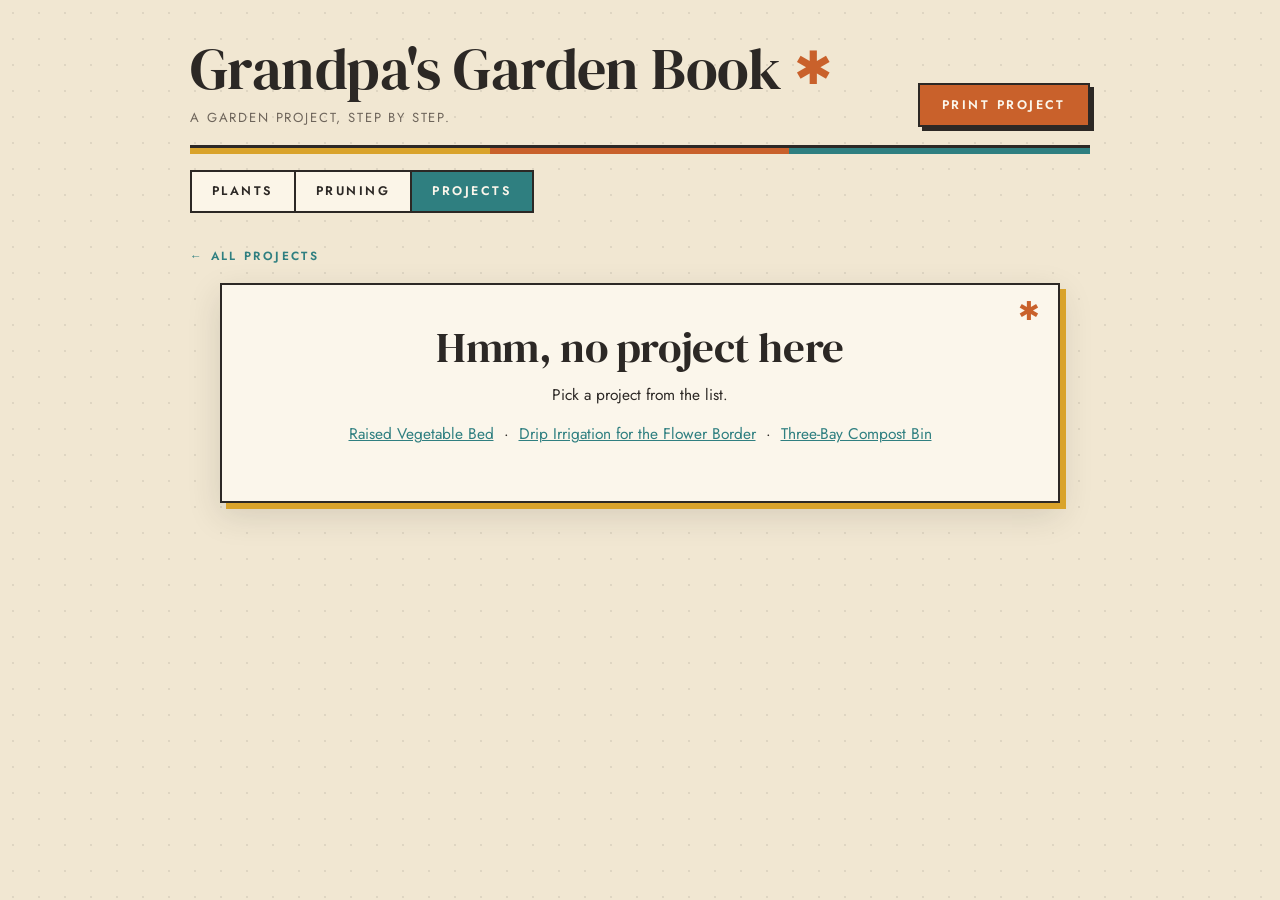
==== project.html @ 6fd049da "Restyle the site with a mid-century modern aesthetic Warm cream and walnut palette with mustard, bur" ====
<!DOCTYPE html>
<html lang="en">
<head>
<meta charset="utf-8">
<meta name="viewport" content="width=device-width, initial-scale=1">
<title>Project · Grandpa's Garden Book</title>
<link rel="icon" href="data:image/svg+xml,<svg xmlns=%22http://www.w3.org/2000/svg%22 viewBox=%220 0 100 100%22><text y=%22.9em%22 font-size=%2290%22>🛠️</text></svg>">
<link rel="preconnect" href="https://fonts.googleapis.com">
<link rel="stylesheet" href="https://fonts.googleapis.com/css2?family=DM+Serif+Display:ital@0;1&family=Jost:ital,wght@0,400;0,500;0,600;1,400&display=swap">
<link rel="stylesheet" href="styles.css">
</head>
<body>
<div class="chrome">
  <header class="site">
    <div>
      <h1 class="site-title"><a href="index.html">Grandpa's Garden Book</a> <span class="leafmark">✱</span></h1>
      <p class="site-sub" id="site-sub">A garden project, step by step.</p>
    </div>
    <button class="btn primary" id="print-btn">Print project</button>
  </header>
  <nav class="site-nav" aria-label="Sections">
    <a href="index.html">Plants</a>
    <a href="pruning.html">Pruning</a>
    <a href="projects.html" aria-current="page">Projects</a>
  </nav>
  <a class="back-link" href="projects.html">← All projects</a>
</div>

<main id="project"></main>

<script src="site.js"></script>
<script src="projects.js"></script>
<script>
(function(){
  "use strict";
  var esc = GB.esc, money = GB.money;
  var projects = (typeof PROJECTS !== "undefined" && Array.isArray(PROJECTS)) ? PROJECTS : [];
  var id = GB.param("id");
  var project = projects.filter(function(p){ return p.id === id; })[0];
  var root = document.getElementById("project");

  function statusClass(s){
    s = (s || "").toLowerCase();
    if (s.indexOf("done") !== -1 || s.indexOf("complete") !== -1) return "done";
    if (s.indexOf("progress") !== -1) return "progress";
    return "planned";
  }
  function num(v){ var n = parseFloat(v); return isNaN(n) ? 0 : n; }
  function paragraphs(text){
    return String(text || "").split(/\n\s*\n/).map(function(para){
      return '<p style="margin:0 0 10px;">' + esc(para).replace(/\n/g, "<br>") + '</p>';
    }).join("");
  }

  if (!project){
    document.title = "Project not found · Grandpa's Garden Book";
    root.innerHTML = '<article class="sheet not-found">' +
      '<h2 class="script-h">Hmm, no project here</h2>' +
      '<p>' + (id ? 'There is no project called <strong>' + esc(id) + '</strong>.' : 'Pick a project from the list.') + '</p>' +
      (projects.length ? '<p>' + projects.map(function(p){
        return '<a href="project.html?id=' + encodeURIComponent(p.id) + '">' + esc(p.title) + '</a>';
      }).join(' &nbsp;·&nbsp; ') + '</p>' : '') +
      '</article>';
    return;
  }

  document.title = project.title + " · Grandpa's Garden Book";
  if (project.summary) document.getElementById("site-sub").textContent = project.summary;

  var TODO_KEY = "gb:project:" + project.id + ":todos";
  var SHOP_KEY = "gb:project:" + project.id + ":shopping";
  var todoSaved = GB.load(TODO_KEY, {});
  var shopSaved = GB.load(SHOP_KEY, {});
  var todos = Array.isArray(project.todos) ? project.todos : [];
  var shopping = Array.isArray(project.shopping) ? project.shopping : [];
  var budget = project.budget || {};
  var items = Array.isArray(budget.items) ? budget.items : [];
  var photos = Array.isArray(project.photos) ? project.photos : [];

  function todoDone(i){ return todoSaved[i] != null ? !!todoSaved[i] : !!todos[i].done; }
  function shopBought(i){ return shopSaved[i] != null ? !!shopSaved[i] : !!shopping[i].bought; }

  function render(){
    var doneCount = todos.filter(function(_, i){ return todoDone(i); }).length;
    var estTotal = items.reduce(function(a, r){ return a + num(r.est); }, 0);
    var actualTotal = items.reduce(function(a, r){ return a + num(r.actual); }, 0);
    var planned = num(budget.planned);
    var hasActual = items.some(function(r){ return r.actual !== "" && r.actual != null && !isNaN(parseFloat(r.actual)); });
    var compare = hasActual ? actualTotal : estTotal;
    var diff = planned - compare;
    var boughtCount = shopping.filter(function(_, i){ return shopBought(i); }).length;
    var shopTotal = shopping.reduce(function(a, r){ return a + num(r.price); }, 0);
    var shopLeft = shopping.reduce(function(a, r, i){ return a + (shopBought(i) ? 0 : num(r.price)); }, 0);

    root.innerHTML = '' +
    '<article class="sheet">' +
      '<div class="project-head">' +
        '<h1 class="script-h">' + esc(project.title) + '</h1>' +
        '<div class="project-tags">' +
          '<span class="badge ' + statusClass(project.status) + '">' + esc(project.status || "Planned") + '</span>' +
          (project.season ? '<span class="meta-item">' + esc(project.season) + '</span>' : '') +
          (project.location ? '<span class="meta-item">· ' + esc(project.location) + '</span>' : '') +
        '</div>' +
        (project.description ? '<div class="project-intro">' + paragraphs(project.description) + '</div>' : '') +
      '</div>' +

      '<div class="hero">' + GB.photoImg(project.cover, project.title, "Cover photo to come") + '</div>' +

      /* ---- to-do list ---- */
      '<div class="box section-box">' +
        '<div class="box-title">To-Do <span class="tally">· ' + doneCount + ' of ' + todos.length + ' done</span></div>' +
        (todos.length
          ? '<ul class="todo-list">' + todos.map(function(t, i){
              var done = todoDone(i);
              return '<li class="' + (done ? "done" : "") + '">' +
                '<input type="checkbox" id="todo-' + i + '" data-todo="' + i + '"' + (done ? ' checked' : '') + '>' +
                '<label for="todo-' + i + '">' + esc(t.task || "") +
                  (t.note ? '<span class="todo-note">' + esc(t.note) + '</span>' : '') +
                '</label>' +
                (t.when ? '<span class="todo-when">' + esc(t.when) + '</span>' : '') +
              '</li>';
            }).join("") + '</ul>'
          : '<div class="notes-lines">' + GB.noteLines("", 5) + '</div>') +
        '<p class="local-note">Ticks are remembered on this device only. To change the master list, edit projects.js.</p>' +
      '</div>' +

      /* ---- photos ---- */
      '<div class="box section-box">' +
        '<div class="box-title">Photos</div>' +
        (photos.length
          ? '<div class="gallery">' + photos.map(function(ph){
              return '<figure><div class="gal-img">' + GB.photoImg(ph.src, ph.caption || project.title) + '</div>' +
                (ph.caption ? '<figcaption>' + esc(ph.caption) + '</figcaption>' : '') + '</figure>';
            }).join("") + '</div>'
          : '<div class="gallery">' +
              '<figure><div class="gal-img"><span class="photo-hint">Before</span></div></figure>' +
              '<figure><div class="gal-img"><span class="photo-hint">During</span></div></figure>' +
              '<figure><div class="gal-img"><span class="photo-hint">After</span></div></figure>' +
            '</div>') +
      '</div>' +

      /* ---- budget ---- */
      '<div class="box section-box">' +
        '<div class="box-title">Budget</div>' +
        '<div class="budget-summary">' +
          '<div><span class="lbl">Planned</span><span class="val">' + (budget.planned != null && budget.planned !== "" ? money(planned) : "—") + '</span></div>' +
          '<div><span class="lbl">Estimated</span><span class="val">' + money(estTotal) + '</span></div>' +
          '<div><span class="lbl">Spent so far</span><span class="val">' + (hasActual ? money(actualTotal) : "—") + '</span></div>' +
          '<div><span class="lbl">' + (diff < 0 ? "Over budget" : "Left in budget") + '</span><span class="val ' + (diff < 0 ? "over" : "under") + '">' + (budget.planned != null && budget.planned !== "" ? money(Math.abs(diff)) : "—") + '</span></div>' +
        '</div>' +
        '<div class="table-scroll">' +
        '<table class="money">' +
          '<thead><tr><th>Item</th><th>Qty</th><th class="num">Estimate</th><th class="num">Actual</th><th>Note</th></tr></thead>' +
          '<tbody>' + (items.length ? items.map(function(r){
              return '<tr><td>' + esc(r.item) + '</td><td>' + esc(r.qty) + '</td>' +
                '<td class="num">' + money(r.est) + '</td>' +
                '<td class="num' + (r.actual === "" || r.actual == null ? " muted" : "") + '">' + (r.actual === "" || r.actual == null ? "" : money(r.actual)) + '</td>' +
                '<td>' + esc(r.note) + '</td></tr>';
            }).join("") : blankRows(5, 5)) + '</tbody>' +
          (items.length ? '<tfoot><tr><td colspan="2">Total</td><td class="num">' + money(estTotal) + '</td><td class="num">' + (hasActual ? money(actualTotal) : "") + '</td><td></td></tr></tfoot>' : '') +
        '</table>' +
        '</div>' +
      '</div>' +

      /* ---- shopping list ---- */
      '<div class="box section-box">' +
        '<div class="box-title">Shopping List <span class="tally">· ' + boughtCount + ' of ' + shopping.length + ' bought</span></div>' +
        '<div class="table-scroll">' +
        '<table class="money" id="shop">' +
          '<thead><tr><th></th><th>Item</th><th>Qty</th><th>Where</th><th class="num">Price</th></tr></thead>' +
          '<tbody>' + (shopping.length ? shopping.map(function(r, i){
              var bought = shopBought(i);
              return '<tr class="' + (bought ? "bought" : "") + '">' +
                '<td class="check"><input type="checkbox" data-shop="' + i + '" aria-label="Bought ' + esc(r.item) + '"' + (bought ? ' checked' : '') + '></td>' +
                '<td>' + esc(r.item) + '</td><td>' + esc(r.qty) + '</td><td>' + esc(r.store) + '</td>' +
                '<td class="num">' + money(r.price) + '</td></tr>';
            }).join("") : blankRows(6, 5)) + '</tbody>' +
          (shopping.length ? '<tfoot><tr><td colspan="4">Total · still to buy ' + money(shopLeft) + '</td><td class="num">' + money(shopTotal) + '</td></tr></tfoot>' : '') +
        '</table>' +
        '</div>' +
        '<p class="local-note">Ticks are remembered on this device only. To change the master list, edit projects.js.</p>' +
      '</div>' +

      /* ---- notes ---- */
      '<div class="box section-box">' +
        '<div class="box-title">Notes</div>' +
        '<div class="notes-lines">' + GB.noteLines(project.notes, 4) + '</div>' +
      '</div>' +

      '<footer class="sheet-foot"><span>Project</span><span class="leafmark">✱</span><span>Grandpa\'s Garden Book</span></footer>' +
    '</article>';
  }

  function blankRows(n, cols){
    var cells = Array(cols).fill('<td class="blank" style="height:30px"></td>').join("");
    return Array(n).fill('<tr>' + cells + '</tr>').join("");
  }

  root.addEventListener("change", function(ev){
    var t = ev.target;
    if (t.hasAttribute("data-todo")){
      todoSaved[t.getAttribute("data-todo")] = t.checked;
      GB.save(TODO_KEY, todoSaved);
      render();
    } else if (t.hasAttribute("data-shop")){
      shopSaved[t.getAttribute("data-shop")] = t.checked;
      GB.save(SHOP_KEY, shopSaved);
      render();
    }
  });
  document.getElementById("print-btn").addEventListener("click", function(){ window.print(); });

  render();
})();
</script>
</body>
</html>
---- styles.css ----
/* =====================================================================
   Grandpa's Garden Book — shared styles
   Mid-century modern: warm cream and walnut, mustard / burnt orange /
   olive / teal accents, geometric type, colour-band headers, hard
   offset shadows, and an atomic starburst as the house mark.
   ===================================================================== */

:root{
  --desk:#F1E7D2;          /* warm cream ground */
  --desk-deep:#E3D6BA;
  --ink:#2C2825;           /* walnut charcoal */
  --ink-soft:#6E655B;
  --walnut:#5A3E2B;
  --olive:#7E8C3A;
  --olive-dark:#5F6B2A;
  --mustard:#D9A32B;
  --mustard-soft:#F1D68A;
  --orange:#C9612B;
  --orange-soft:#F2C9AE;
  --teal:#2F7F80;
  --teal-soft:#BFDCDA;
  --hairline:#CDBF9F;
  --card:#FBF5E8;
  --paper:#FBF6EB;
  --line:#2C2825;
  --shadow:6px 6px 0 var(--mustard);
  --shadow-soft:0 12px 32px rgba(44,40,37,.14);
  --font-body:"Jost", "Futura", "Century Gothic", "Trebuchet MS", sans-serif;
  --font-display:"DM Serif Display", "Bodoni MT", "Didot", Georgia, serif;
  --leaf:var(--olive);            /* kept for legacy selectors */
  --leaf-dark:var(--olive-dark);
  --clay:var(--orange);
}
@media (prefers-color-scheme: dark){
  :root:not([data-theme="light"]){
    --desk:#26221E;
    --desk-deep:#1C1916;
    --ink:#F1E7D2;
    --ink-soft:#B8AA95;
    --hairline:#4A4138;
    --card:#332D28;
    --shadow:6px 6px 0 var(--orange);
    --shadow-soft:0 12px 32px rgba(0,0,0,.5);
  }
}
:root[data-theme="dark"]{
  --desk:#26221E;
  --desk-deep:#1C1916;
  --ink:#F1E7D2;
  --ink-soft:#B8AA95;
  --hairline:#4A4138;
  --card:#332D28;
  --shadow:6px 6px 0 var(--orange);
  --shadow-soft:0 12px 32px rgba(0,0,0,.5);
}

*{ box-sizing:border-box; }
body{
  margin:0;
  background-color:var(--desk);
  /* faint atomic-era dot grid */
  background-image:radial-gradient(color-mix(in srgb, var(--ink) 9%, transparent) 1px, transparent 1.2px);
  background-size:26px 26px;
  color:var(--ink);
  font-family:var(--font-body);
  font-size:15.5px;
  line-height:1.5;
  padding-block:0 72px;
  padding-inline:16px;
}
a{ color:var(--teal); }
img{ max-width:100%; }

/* ---------- site chrome ---------- */
.chrome{ max-width:900px; margin:0 auto; }
header.site{
  display:flex;
  flex-wrap:wrap;
  align-items:flex-end;
  justify-content:space-between;
  gap:12px 24px;
  padding-block:40px 18px;
  border-bottom:3px solid var(--ink);
  margin-bottom:16px;
  position:relative;
}
header.site::after{
  /* mustard / orange / teal stripe under the rule */
  content:"";
  position:absolute;
  left:0; right:0; bottom:-9px;
  height:6px;
  background:linear-gradient(90deg, var(--mustard) 0 33.3%, var(--orange) 33.3% 66.6%, var(--teal) 66.6% 100%);
}
.site-title{
  margin:0;
  font-family:var(--font-display);
  font-weight:400;
  font-size:clamp(2.3rem, 6vw, 3.6rem);
  line-height:1;
  letter-spacing:-.01em;
  color:var(--ink);
  text-wrap:balance;
}
.site-title a{ color:inherit; text-decoration:none; }
.site-title .leafmark{ color:var(--orange); font-size:.8em; vertical-align:.1em; }
.site-sub{
  margin:10px 0 0;
  color:var(--ink-soft);
  max-width:56ch;
  font-size:.82rem;
  letter-spacing:.14em;
  text-transform:uppercase;
}

nav.site-nav{
  display:flex;
  flex-wrap:wrap;
  gap:0;
  margin:22px 0 30px;
  border:2px solid var(--ink);
  width:max-content;
  max-width:100%;
  background:var(--card);
}
nav.site-nav a{
  text-decoration:none;
  color:var(--ink);
  font-weight:600;
  font-size:.78rem;
  letter-spacing:.2em;
  text-transform:uppercase;
  padding:10px 20px;
  border-right:2px solid var(--ink);
}
nav.site-nav a:last-child{ border-right:none; }
nav.site-nav a:hover{ background:var(--mustard-soft); color:var(--ink); }
nav.site-nav a[aria-current="page"]{ color:#FBF6EB; background:var(--teal); }
nav.site-nav a:focus-visible{ outline:2px solid var(--orange); outline-offset:-4px; }

.btn{
  font-family:var(--font-body);
  font-weight:600;
  font-size:.78rem;
  letter-spacing:.2em;
  text-transform:uppercase;
  border-radius:0;
  padding:11px 22px;
  cursor:pointer;
  border:2px solid var(--ink);
  background:var(--card);
  color:var(--ink);
  text-decoration:none;
  display:inline-block;
  box-shadow:4px 4px 0 var(--ink);
  transition:transform .08s, box-shadow .08s;
}
.btn:hover{ transform:translate(2px, 2px); box-shadow:2px 2px 0 var(--ink); }
.btn:active{ transform:translate(4px, 4px); box-shadow:none; }
.btn.primary{ background:var(--orange); color:#FBF6EB; }
.btn:focus-visible{ outline:2px solid var(--teal); outline-offset:3px; }
.btn.small{ padding:5px 14px; font-size:.68rem; box-shadow:3px 3px 0 var(--ink); }
.btn.danger{ background:var(--orange-soft); }

/* ---------- toolbar + index ---------- */
.toolbar{
  display:flex;
  flex-wrap:wrap;
  align-items:center;
  gap:12px;
  margin-bottom:22px;
}
.search-wrap{ flex:1; min-width:200px; position:relative; }
.search-wrap input{
  width:100%;
  font-family:var(--font-body);
  font-size:.95rem;
  color:var(--ink);
  background:var(--card);
  border:2px solid var(--ink);
  border-radius:0;
  padding:9px 16px;
}
.search-wrap input::placeholder{ color:var(--ink-soft); }
.search-wrap input:focus-visible{ outline:none; box-shadow:4px 4px 0 var(--mustard); }
.count{
  font-size:.74rem;
  letter-spacing:.18em;
  text-transform:uppercase;
  color:var(--ink-soft);
  white-space:nowrap;
}

.index-grid{
  display:grid;
  grid-template-columns:repeat(auto-fill, minmax(200px, 1fr));
  gap:14px;
  max-width:900px;
  margin:0 auto 40px;
}
.index-card{
  display:flex;
  align-items:center;
  gap:12px;
  text-align:left;
  font-family:var(--font-body);
  background:var(--card);
  border:2px solid var(--ink);
  border-radius:0;
  padding:10px 12px;
  cursor:pointer;
  color:var(--ink);
  box-shadow:4px 4px 0 var(--olive);
}
.index-card:hover{ box-shadow:4px 4px 0 var(--mustard); }
.index-card:focus-visible{ outline:2px solid var(--teal); outline-offset:2px; }
.index-thumb{
  width:46px; height:46px;
  flex:none;
  border-radius:50%;
  background:var(--mustard);
  border:2px solid var(--ink);
  overflow:hidden;
  display:flex;
  align-items:center;
  justify-content:center;
  font-size:1.2rem;
}
.index-thumb img{ width:100%; height:100%; object-fit:cover; display:block; }
.index-name{ font-weight:600; font-size:.95rem; line-height:1.25; }
.index-sci{ font-style:italic; font-size:.78rem; color:var(--ink-soft); line-height:1.3; font-family:var(--font-display); }
.empty-note{
  max-width:900px;
  margin:0 auto 28px;
  color:var(--ink-soft);
  font-size:.9rem;
}

/* ---------- printable sheets ---------- */
/* Sheets are paper: they stay cream in both themes, like the printed page they become. */
.sheet{
  background:var(--paper);
  color:#2C2825;
  max-width:840px;
  margin:0 auto 56px;
  padding:44px 46px 40px;
  border:2px solid #2C2825;
  box-shadow:var(--shadow), var(--shadow-soft);
  border-radius:0;
  position:relative;
}
.sheet, .sheet *{ --line:#2C2825; }
.sheet a{ color:#2F7F80; }
.sheet::before{
  /* starburst in the corner */
  content:"✱";
  position:absolute;
  top:14px; right:18px;
  font-size:1.6rem;
  line-height:1;
  color:var(--orange);
}

.script-h{
  font-family:var(--font-display);
  font-weight:400;
  font-size:2.7rem;
  line-height:1;
  letter-spacing:-.01em;
  margin:0 0 6px;
  color:#2C2825;
}
.plant-id{
  font-weight:600;
  font-size:.82rem;
  letter-spacing:.16em;
  text-transform:uppercase;
  margin:2px 0 0;
  min-height:1.4em;
}
.plant-id .sci{
  font-weight:400;
  font-style:italic;
  color:#6E655B;
  text-transform:none;
  letter-spacing:0;
  font-family:var(--font-display);
  font-size:1rem;
}

.box{ border:2px solid var(--line); background:#FBF6EB; }
.box-title{
  font-weight:600;
  font-size:.72rem;
  letter-spacing:.22em;
  text-transform:uppercase;
  text-align:center;
  border-bottom:2px solid var(--line);
  padding:8px 10px;
  background:var(--mustard);
  color:#2C2825;
}

.top-grid{
  display:grid;
  grid-template-columns:5fr 6fr;
  gap:22px;
  margin-bottom:22px;
}
.photo-box{ margin-top:16px; display:flex; flex-direction:column; }
.photo-well{
  flex:1;
  min-height:230px;
  display:flex;
  align-items:center;
  justify-content:center;
  overflow:hidden;
  background:var(--teal-soft);
}
.photo-well img{ width:100%; height:100%; object-fit:cover; display:block; }
.photo-hint{
  font-size:.7rem;
  letter-spacing:.2em;
  color:#2F7F80;
  text-transform:uppercase;
  font-weight:600;
}

table.info{ width:100%; border-collapse:collapse; }
table.info caption{
  caption-side:top;
  border:2px solid var(--line);
  border-bottom:none;
}
table.info th{
  font-weight:600;
  font-size:.7rem;
  letter-spacing:.14em;
  text-transform:uppercase;
  text-align:left;
  width:38%;
  padding:9px 10px;
  border:2px solid var(--line);
  background:#F3E9D3;
}
table.info td{ border:2px solid var(--line); padding:9px 10px; font-size:.9rem; }

.cb-row{ display:flex; flex-direction:column; gap:7px; }
.cb{ display:flex; align-items:center; gap:8px; font-size:.84rem; }
.cb .sq{
  width:13px; height:13px;
  border:2px solid var(--line);
  border-radius:50%;
  flex:none;
  display:inline-flex;
  align-items:center;
  justify-content:center;
  font-size:11px;
  line-height:1;
}
.cb.checked .sq{ background:var(--orange); border-color:var(--orange); }

.mid-grid{
  display:grid;
  grid-template-columns:1fr 1fr;
  gap:22px;
  margin-bottom:22px;
}
.care-box .care-cols{ display:grid; grid-template-columns:1fr 1fr 1.2fr; }
.care-box .care-col{ padding:10px 12px; }
.care-box .care-col + .care-col{ border-left:2px solid var(--line); }
.care-box .care-col h4, .uses-box h4{
  margin:0 0 8px;
  font-size:.7rem;
  letter-spacing:.14em;
  text-transform:uppercase;
}
.care-head{ display:grid; grid-template-columns:1fr 1fr 1.2fr; border-bottom:2px solid var(--line); background:var(--teal); color:#FBF6EB; }
.care-head div{
  font-weight:600;
  font-size:.72rem;
  letter-spacing:.2em;
  text-transform:uppercase;
  text-align:center;
  padding:8px 4px;
}
.care-head div + div{ border-left:2px solid var(--line); }
.uses-box .box-title{ background:var(--teal); color:#FBF6EB; }

.uses-grid{
  display:grid;
  grid-template-columns:repeat(3, 1fr);
  gap:8px 10px;
  padding:12px 14px;
}

/* ---------- pruning section (burnt orange accent) ---------- */
.pruning-box{ border-color:var(--line); margin-bottom:22px; }
.pruning-box .box-title{
  background:var(--orange);
  color:#FBF6EB;
  display:flex;
  align-items:center;
  justify-content:center;
  gap:8px;
}
.pruning-box .box-title .snips{ font-size:.95rem; }
.pruning-grid{ display:grid; grid-template-columns:1.1fr 1.3fr 1.6fr; }
.pruning-col{ padding:12px 14px; }
.pruning-col + .pruning-col{ border-left:2px solid var(--line); }
.pruning-col h4, .pruning-notes h4{
  margin:0 0 8px;
  font-size:.7rem;
  letter-spacing:.16em;
  text-transform:uppercase;
  color:var(--orange);
}
.pruning-methods{ display:grid; grid-template-columns:1fr 1fr; gap:7px 10px; }
.pruning-fields{ display:flex; flex-direction:column; gap:12px; }
.field{
  display:flex;
  align-items:baseline;
  gap:8px;
  font-size:.74rem;
  font-weight:600;
  letter-spacing:.12em;
  text-transform:uppercase;
}
.field .fill-line{ flex:1; }
.fill-line{
  border-bottom:1.5px solid var(--line);
  min-height:1.25em;
  font-family:var(--font-body);
  font-weight:400;
  font-size:.9rem;
  letter-spacing:0;
  text-transform:none;
}
.pruning-notes{ grid-column:1 / -1; border-top:2px solid var(--line); padding:12px 14px; }

.bottom-grid{ display:grid; grid-template-columns:1fr 1fr; gap:22px; }
table.log{ width:100%; border-collapse:collapse; }
table.log th{
  font-weight:600;
  font-size:.72rem;
  letter-spacing:.2em;
  text-transform:uppercase;
  border:2px solid var(--line);
  padding:8px 8px;
  background:var(--olive);
  color:#FBF6EB;
}
table.log th:first-child{ width:26%; }
table.log td{
  border:2px solid var(--line);
  padding:0 8px;
  height:30px;
  font-size:.88rem;
}
.notes-lines{ padding:14px; display:flex; flex-direction:column; }
.notes-lines .fill-line{ min-height:2em; display:flex; align-items:flex-end; padding-bottom:2px; }
.notes-lines .fill-line.filled-text{ border-bottom-color:transparent; display:block; }

.sheet-foot{
  display:flex;
  justify-content:space-between;
  align-items:center;
  margin-top:30px;
  padding-top:10px;
  border-top:2px solid var(--line);
  font-size:.68rem;
  letter-spacing:.24em;
  text-transform:uppercase;
  color:#6E655B;
}
.sheet-foot .leafmark{ color:var(--orange); font-size:1.1rem; }

/* ---------- pruning guide page ---------- */
.guide-grid{
  display:grid;
  grid-template-columns:repeat(auto-fit, minmax(230px, 1fr));
  gap:14px;
  margin-bottom:22px;
}
.guide-card{
  border:2px solid var(--line);
  padding:14px 16px;
  background:#FBF6EB;
  position:relative;
}
.guide-card:nth-child(6n+1){ box-shadow:4px 4px 0 var(--mustard); }
.guide-card:nth-child(6n+2){ box-shadow:4px 4px 0 var(--teal); }
.guide-card:nth-child(6n+3){ box-shadow:4px 4px 0 var(--olive); }
.guide-card:nth-child(6n+4){ box-shadow:4px 4px 0 var(--orange); }
.guide-card:nth-child(6n+5){ box-shadow:4px 4px 0 var(--teal); }
.guide-card:nth-child(6n+6){ box-shadow:4px 4px 0 var(--mustard); }
.guide-card h3{
  margin:0 0 6px;
  font-family:var(--font-display);
  font-weight:400;
  font-size:1.35rem;
  letter-spacing:0;
  text-transform:none;
  color:var(--orange);
}
.guide-card p{ margin:0; font-size:.88rem; }
.guide-card .when{ font-size:.78rem; color:#6E655B; margin-top:6px; font-style:italic; }
table.calendar{ width:100%; border-collapse:collapse; margin-bottom:22px; }
table.calendar th, table.calendar td{
  border:2px solid var(--line);
  padding:9px 10px;
  font-size:.86rem;
  vertical-align:top;
  text-align:left;
}
table.calendar th{
  font-size:.7rem;
  letter-spacing:.16em;
  text-transform:uppercase;
  width:18%;
  color:#FBF6EB;
}
table.calendar tr:nth-child(1) th{ background:var(--teal); }
table.calendar tr:nth-child(2) th{ background:var(--olive); }
table.calendar tr:nth-child(3) th{ background:var(--mustard); color:#2C2825; }
table.calendar tr:nth-child(4) th{ background:var(--orange); }
table.calendar td ul{ margin:0; padding-left:18px; }
.rule-list{ margin:0; padding-left:20px; font-size:.9rem; }
.rule-list li{ margin-bottom:6px; }
.rule-list li::marker{ color:var(--orange); font-weight:600; }
table.schedule{ width:100%; border-collapse:collapse; }
table.schedule th, table.schedule td{
  border:2px solid var(--line);
  padding:7px 9px;
  font-size:.84rem;
  text-align:left;
  vertical-align:top;
}
table.schedule th{ font-size:.7rem; letter-spacing:.16em; text-transform:uppercase; background:#F3E9D3; }
table.schedule td.blank{ height:30px; }

/* ---------- projects ---------- */
.project-grid{
  display:grid;
  grid-template-columns:repeat(auto-fill, minmax(250px, 1fr));
  gap:22px;
  max-width:900px;
  margin:0 auto 44px;
}
.project-card{
  display:flex;
  flex-direction:column;
  background:var(--card);
  border:2px solid var(--ink);
  border-radius:0;
  overflow:hidden;
  color:var(--ink);
  text-decoration:none;
  box-shadow:6px 6px 0 var(--olive);
  transition:transform .08s, box-shadow .08s;
}
.project-card:nth-child(3n+2){ box-shadow:6px 6px 0 var(--teal); }
.project-card:nth-child(3n+3){ box-shadow:6px 6px 0 var(--orange); }
.project-card:hover{ transform:translate(2px, 2px); box-shadow:4px 4px 0 var(--mustard); }
.project-card:focus-visible{ outline:2px solid var(--teal); outline-offset:3px; }
.project-cover{
  aspect-ratio:16 / 10;
  max-width:100%;
  background:var(--teal-soft);
  border-bottom:2px solid var(--ink);
  display:flex;
  align-items:center;
  justify-content:center;
  overflow:hidden;
  font-size:2rem;
}
.project-cover img{ width:100%; height:100%; object-fit:cover; display:block; }
.project-body{ padding:14px 16px 16px; display:flex; flex-direction:column; gap:6px; flex:1; }
.project-title{ font-family:var(--font-display); font-weight:400; font-size:1.4rem; line-height:1.15; margin:0; }
.project-summary{ margin:0; font-size:.88rem; color:var(--ink-soft); flex:1; }
.project-meta{
  display:flex;
  flex-wrap:wrap;
  gap:6px 12px;
  font-size:.7rem;
  letter-spacing:.14em;
  text-transform:uppercase;
  color:var(--ink-soft);
  margin-top:4px;
}
.badge{
  display:inline-block;
  font-size:.66rem;
  font-weight:600;
  letter-spacing:.18em;
  text-transform:uppercase;
  padding:4px 10px;
  border-radius:0;
  background:var(--mustard);
  color:#2C2825;
}
.badge.planned{ background:var(--mustard); color:#2C2825; }
.badge.progress{ background:var(--orange); color:#FBF6EB; }
.badge.done{ background:var(--olive); color:#FBF6EB; }
.progress-bar{
  height:8px;
  background:var(--desk-deep);
  border:2px solid var(--ink);
  border-radius:0;
  overflow:hidden;
  margin-top:6px;
}
.progress-bar span{ display:block; height:100%; background:var(--orange); }

/* project sheet */
.project-head{ margin-bottom:18px; padding-right:40px; }
.project-head h1.script-h{ font-size:2.8rem; }
.project-tags{ display:flex; flex-wrap:wrap; gap:8px; align-items:center; margin:10px 0 0; }
.project-tags .meta-item{ font-size:.74rem; letter-spacing:.14em; text-transform:uppercase; color:#6E655B; }
.project-intro{ margin:14px 0 0; font-size:.98rem; max-width:64ch; }
.hero{
  border:2px solid var(--line);
  margin:18px 0 22px;
  min-height:220px;
  max-height:420px;
  display:flex;
  align-items:center;
  justify-content:center;
  overflow:hidden;
  background:var(--teal-soft);
  box-shadow:6px 6px 0 var(--teal);
}
.hero img{ width:100%; height:100%; max-height:420px; object-fit:cover; display:block; }
.gallery{
  display:grid;
  grid-template-columns:repeat(auto-fill, minmax(150px, 1fr));
  gap:12px;
  padding:14px;
}
.gallery figure{ margin:0; }
.gallery .gal-img{
  aspect-ratio:4 / 3;
  max-width:100%;
  border:2px solid var(--line);
  overflow:hidden;
  background:var(--mustard-soft);
  display:flex;
  align-items:center;
  justify-content:center;
}
.gallery figure:nth-child(3n+2) .gal-img{ background:var(--teal-soft); }
.gallery figure:nth-child(3n+3) .gal-img{ background:var(--orange-soft); }
.gallery .gal-img .photo-hint{ color:#2C2825; }
.gallery .gal-img img{ width:100%; height:100%; object-fit:cover; display:block; }
.gallery figcaption{ font-size:.78rem; color:#6E655B; margin-top:5px; font-style:italic; }

.section-box{ margin-bottom:22px; }
.section-box .box-title{ display:flex; align-items:center; justify-content:center; gap:8px; }
.section-box .box-title .tally{ font-weight:400; letter-spacing:.06em; text-transform:none; opacity:.85; }
/* alternate colour bands down the project page
   (the project head and hero are the first two divs, so counting starts at 3) */
.section-box:nth-of-type(3) .box-title{ background:var(--orange); color:#FBF6EB; }   /* to-do */
.section-box:nth-of-type(4) .box-title{ background:var(--teal); color:#FBF6EB; }     /* photos */
.section-box:nth-of-type(5) .box-title{ background:var(--mustard); color:#2C2825; }  /* budget */
.section-box:nth-of-type(6) .box-title{ background:var(--olive); color:#FBF6EB; }    /* shopping */
.section-box:nth-of-type(7) .box-title{ background:var(--walnut); color:#FBF6EB; }   /* notes */

.todo-list{ list-style:none; margin:0; padding:6px 14px 10px; }
.todo-list li{
  display:flex;
  align-items:flex-start;
  gap:12px;
  padding:10px 0;
  border-bottom:1.5px solid #DCCFB3;
  font-size:.94rem;
}
.todo-list li:last-child{ border-bottom:none; }
.todo-list input[type="checkbox"]{
  appearance:none;
  width:18px; height:18px;
  margin:2px 0 0;
  border:2px solid #2C2825;
  border-radius:50%;
  background:#FBF6EB;
  flex:none;
  cursor:pointer;
  display:inline-grid;
  place-content:center;
}
.todo-list input[type="checkbox"]::before{
  content:"";
  width:10px; height:10px;
  border-radius:50%;
  background:var(--orange);
  transform:scale(0);
  transition:transform .1s;
}
.todo-list input[type="checkbox"]:checked::before{ transform:scale(1); }
.todo-list input[type="checkbox"]:focus-visible{ outline:2px solid var(--teal); outline-offset:2px; }
.todo-list label{ flex:1; cursor:pointer; }
.todo-list li.done label{ text-decoration:line-through; color:#8C8274; }
.todo-list .todo-note{ display:block; font-size:.8rem; color:#6E655B; }
.todo-list .todo-when{ font-size:.68rem; letter-spacing:.14em; text-transform:uppercase; color:var(--teal); font-weight:600; white-space:nowrap; margin-top:5px; }

table.money{ width:100%; border-collapse:collapse; }
table.money th, table.money td{
  border:2px solid var(--line);
  padding:7px 9px;
  font-size:.86rem;
  text-align:left;
  vertical-align:top;
}
table.money th{ font-size:.68rem; letter-spacing:.16em; text-transform:uppercase; background:#F3E9D3; }
table.money td.num, table.money th.num{ text-align:right; white-space:nowrap; font-variant-numeric:tabular-nums; }
table.money tfoot td{ font-weight:600; background:var(--mustard-soft); }
table.money td.muted{ color:#8C8274; }
table.money tr.bought td:not(.check){ text-decoration:line-through; color:#8C8274; }
table.money td.check{ text-align:center; width:38px; }
table.money td.check input{
  appearance:none;
  width:16px; height:16px;
  border:2px solid #2C2825;
  border-radius:50%;
  background:#FBF6EB;
  margin:0;
  cursor:pointer;
  display:inline-grid;
  place-content:center;
  vertical-align:middle;
}
table.money td.check input::before{
  content:"";
  width:8px; height:8px;
  border-radius:50%;
  background:var(--olive);
  transform:scale(0);
}
table.money td.check input:checked::before{ transform:scale(1); }
table.money td.check input:focus-visible{ outline:2px solid var(--teal); outline-offset:2px; }
.budget-summary{
  display:grid;
  grid-template-columns:repeat(auto-fit, minmax(140px, 1fr));
  gap:0;
  border-bottom:2px solid var(--line);
}
.budget-summary div{ padding:12px 14px; }
.budget-summary div + div{ border-left:2px solid var(--line); }
.budget-summary .lbl{ display:block; font-size:.64rem; letter-spacing:.18em; text-transform:uppercase; color:#6E655B; }
.budget-summary .val{ font-family:var(--font-display); font-size:1.6rem; line-height:1.2; }
.budget-summary .val.over{ color:var(--orange); }
.budget-summary .val.under{ color:var(--olive-dark); }
.local-note{ font-size:.76rem; color:#8C8274; padding:0 14px 10px; margin:0; font-style:italic; }
.back-link{ font-size:.74rem; letter-spacing:.2em; text-transform:uppercase; font-weight:600; text-decoration:none; display:inline-block; margin-bottom:18px; color:var(--teal); }
.back-link:hover{ color:var(--orange); }
.not-found{ text-align:center; padding:40px 20px; }

/* ---------- responsive ---------- */
@media (max-width: 700px){
  .sheet{ padding:26px 18px; box-shadow:4px 4px 0 var(--mustard); }
  .sheet::before{ top:10px; right:12px; font-size:1.2rem; }
  .top-grid, .mid-grid, .bottom-grid{ grid-template-columns:1fr; }
  .pruning-grid{ grid-template-columns:1fr; }
  .pruning-col + .pruning-col{ border-left:none; border-top:2px solid var(--line); }
  .care-box .care-cols{ grid-template-columns:1fr; }
  .care-box .care-col + .care-col{ border-left:none; border-top:2px solid var(--line); }
  .care-head{ display:none; }
  .care-box .care-col h4{ display:block; }
  .budget-summary div + div{ border-left:none; border-top:2px solid var(--line); }
  .table-scroll{ overflow-x:auto; }
  nav.site-nav{ width:100%; }
  nav.site-nav a{ flex:1; text-align:center; padding:10px 8px; }
}
@media (min-width: 701px){
  .care-box .care-col h4{ display:none; }
}

/* ---------- print ---------- */
@media print{
  body{ background:#fff; padding:0; }
  header.site, nav.site-nav, .toolbar, .index-grid, .project-grid, .empty-note,
  .btn, .sheet-actions, .photo-hint, .back-link, .local-note{ display:none !important; }
  .sheet{
    box-shadow:none;
    border:none;
    border-radius:0;
    max-width:none;
    margin:0;
    padding:24px 8mm;
    break-after:page;
    background:#fff;
  }
  .box, .guide-card{ background:#fff; }
  .box-title, table.log th, .care-head, table.calendar th{ print-color-adjust:exact; -webkit-print-color-adjust:exact; }
  .hero{ max-height:300px; box-shadow:none; }
}
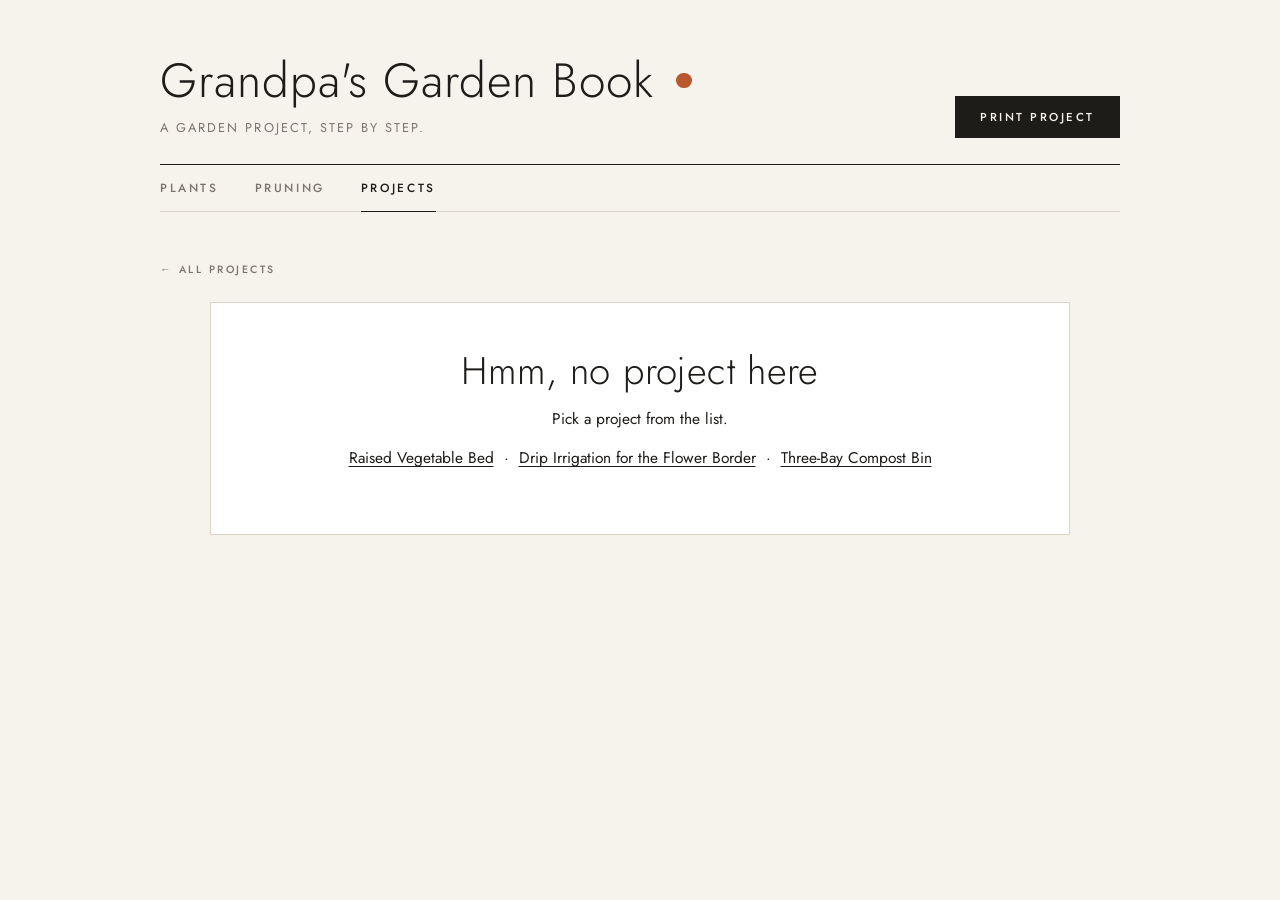
==== commit 26b97017: "Refine the mid-century look toward a quiet showroom style Warm white ground, hairline rules, light-w" ====
--- a/project.html
+++ b/project.html
@@ -6,7 +6,7 @@
 <title>Project · Grandpa's Garden Book</title>
 <link rel="icon" href="data:image/svg+xml,<svg xmlns=%22http://www.w3.org/2000/svg%22 viewBox=%220 0 100 100%22><text y=%22.9em%22 font-size=%2290%22>🛠️</text></svg>">
 <link rel="preconnect" href="https://fonts.googleapis.com">
-<link rel="stylesheet" href="https://fonts.googleapis.com/css2?family=DM+Serif+Display:ital@0;1&family=Jost:ital,wght@0,400;0,500;0,600;1,400&display=swap">
+<link rel="stylesheet" href="https://fonts.googleapis.com/css2?family=Jost:ital,wght@0,300;0,400;0,500;1,400&display=swap">
 <link rel="stylesheet" href="styles.css">
 </head>
 <body>
--- a/styles.css
+++ b/styles.css
@@ -1,191 +1,191 @@
 /* =====================================================================
    Grandpa's Garden Book — shared styles
-   Mid-century modern: warm cream and walnut, mustard / burnt orange /
-   olive / teal accents, geometric type, colour-band headers, hard
-   offset shadows, and an atomic starburst as the house mark.
+   Mid-century modern, showroom edition: warm white space, hairline
+   rules, a light geometric typeface, walnut and terracotta as the only
+   colour, photographs left to speak for themselves.
    ===================================================================== */
 
 :root{
-  --desk:#F1E7D2;          /* warm cream ground */
-  --desk-deep:#E3D6BA;
-  --ink:#2C2825;           /* walnut charcoal */
-  --ink-soft:#6E655B;
-  --walnut:#5A3E2B;
-  --olive:#7E8C3A;
-  --olive-dark:#5F6B2A;
-  --mustard:#D9A32B;
-  --mustard-soft:#F1D68A;
-  --orange:#C9612B;
-  --orange-soft:#F2C9AE;
-  --teal:#2F7F80;
-  --teal-soft:#BFDCDA;
-  --hairline:#CDBF9F;
-  --card:#FBF5E8;
-  --paper:#FBF6EB;
-  --line:#2C2825;
-  --shadow:6px 6px 0 var(--mustard);
-  --shadow-soft:0 12px 32px rgba(44,40,37,.14);
-  --font-body:"Jost", "Futura", "Century Gothic", "Trebuchet MS", sans-serif;
-  --font-display:"DM Serif Display", "Bodoni MT", "Didot", Georgia, serif;
-  --leaf:var(--olive);            /* kept for legacy selectors */
-  --leaf-dark:var(--olive-dark);
-  --clay:var(--orange);
+  --ground:#F6F3ED;        /* warm white */
+  --ground-deep:#ECE7DD;
+  --paper:#FFFFFF;
+  --ink:#1E1C19;
+  --ink-soft:#7B746A;
+  --ink-faint:#B3ACA0;
+  --hairline:#DAD4C8;
+  --rule:#1E1C19;
+  --walnut:#6B4B33;
+  --terracotta:#B9572F;
+  --terracotta-tint:#F4E6DE;
+  --olive:#6F7A4C;
+  --ochre:#C99A3A;
+  --line:#1E1C19;
+  --font:"Jost", "Futura", "Avenir Next", "Century Gothic", "Helvetica Neue", Arial, sans-serif;
+  --font-display:var(--font);
+  /* legacy tokens still referenced in a few places */
+  --desk:var(--ground);
+  --desk-deep:var(--ground-deep);
+  --card:var(--paper);
+  --leaf:var(--olive);
+  --leaf-dark:var(--olive);
+  --clay:var(--terracotta);
+  --font-body:var(--font);
 }
 @media (prefers-color-scheme: dark){
   :root:not([data-theme="light"]){
-    --desk:#26221E;
-    --desk-deep:#1C1916;
-    --ink:#F1E7D2;
-    --ink-soft:#B8AA95;
-    --hairline:#4A4138;
-    --card:#332D28;
-    --shadow:6px 6px 0 var(--orange);
-    --shadow-soft:0 12px 32px rgba(0,0,0,.5);
+    --ground:#1B1917;
+    --ground-deep:#131211;
+    --paper:#232120;
+    --ink:#EFEAE1;
+    --ink-soft:#A39B8F;
+    --ink-faint:#5E574E;
+    --hairline:#3A3733;
+    --terracotta-tint:#3A2A22;
   }
 }
 :root[data-theme="dark"]{
-  --desk:#26221E;
-  --desk-deep:#1C1916;
-  --ink:#F1E7D2;
-  --ink-soft:#B8AA95;
-  --hairline:#4A4138;
-  --card:#332D28;
-  --shadow:6px 6px 0 var(--orange);
-  --shadow-soft:0 12px 32px rgba(0,0,0,.5);
+  --ground:#1B1917;
+  --ground-deep:#131211;
+  --paper:#232120;
+  --ink:#EFEAE1;
+  --ink-soft:#A39B8F;
+  --ink-faint:#5E574E;
+  --hairline:#3A3733;
+  --terracotta-tint:#3A2A22;
 }
 
 *{ box-sizing:border-box; }
+html{ -webkit-font-smoothing:antialiased; }
 body{
   margin:0;
-  background-color:var(--desk);
-  /* faint atomic-era dot grid */
-  background-image:radial-gradient(color-mix(in srgb, var(--ink) 9%, transparent) 1px, transparent 1.2px);
-  background-size:26px 26px;
+  background:var(--ground);
   color:var(--ink);
-  font-family:var(--font-body);
+  font-family:var(--font);
+  font-weight:400;
   font-size:15.5px;
-  line-height:1.5;
-  padding-block:0 72px;
-  padding-inline:16px;
-}
-a{ color:var(--teal); }
+  line-height:1.55;
+  padding-block:0 96px;
+  padding-inline:20px;
+}
+a{ color:var(--ink); text-underline-offset:3px; text-decoration-thickness:1px; }
+a:hover{ color:var(--terracotta); }
 img{ max-width:100%; }
 
 /* ---------- site chrome ---------- */
-.chrome{ max-width:900px; margin:0 auto; }
+.chrome{ max-width:960px; margin:0 auto; }
 header.site{
-  display:flex;
-  flex-wrap:wrap;
-  align-items:flex-end;
-  justify-content:space-between;
-  gap:12px 24px;
-  padding-block:40px 18px;
-  border-bottom:3px solid var(--ink);
-  margin-bottom:16px;
-  position:relative;
-}
-header.site::after{
-  /* mustard / orange / teal stripe under the rule */
-  content:"";
-  position:absolute;
-  left:0; right:0; bottom:-9px;
-  height:6px;
-  background:linear-gradient(90deg, var(--mustard) 0 33.3%, var(--orange) 33.3% 66.6%, var(--teal) 66.6% 100%);
+  display:grid;
+  grid-template-columns:1fr auto;
+  align-items:end;
+  gap:12px 32px;
+  padding-block:56px 26px;
+  margin-bottom:0;
 }
 .site-title{
   margin:0;
-  font-family:var(--font-display);
-  font-weight:400;
-  font-size:clamp(2.3rem, 6vw, 3.6rem);
-  line-height:1;
-  letter-spacing:-.01em;
+  font-family:var(--font);
+  font-weight:300;
+  font-size:clamp(2rem, 5vw, 3rem);
+  line-height:1.05;
+  letter-spacing:.02em;
   color:var(--ink);
   text-wrap:balance;
 }
 .site-title a{ color:inherit; text-decoration:none; }
-.site-title .leafmark{ color:var(--orange); font-size:.8em; vertical-align:.1em; }
+.site-title a:hover{ color:inherit; }
+.site-title .leafmark{
+  display:inline-block;
+  width:.32em; height:.32em;
+  border-radius:50%;
+  background:var(--terracotta);
+  vertical-align:.18em;
+  margin-left:.15em;
+  font-size:1em;
+  color:transparent;
+  overflow:hidden;
+}
 .site-sub{
-  margin:10px 0 0;
+  margin:12px 0 0;
   color:var(--ink-soft);
-  max-width:56ch;
-  font-size:.82rem;
-  letter-spacing:.14em;
+  max-width:60ch;
+  font-size:.8rem;
+  font-weight:400;
+  letter-spacing:.16em;
   text-transform:uppercase;
 }
 
 nav.site-nav{
   display:flex;
   flex-wrap:wrap;
-  gap:0;
-  margin:22px 0 30px;
-  border:2px solid var(--ink);
-  width:max-content;
-  max-width:100%;
-  background:var(--card);
+  justify-content:flex-start;
+  gap:0 36px;
+  margin:0 0 44px;
+  border-top:1px solid var(--rule);
+  border-bottom:1px solid var(--hairline);
 }
 nav.site-nav a{
   text-decoration:none;
-  color:var(--ink);
-  font-weight:600;
-  font-size:.78rem;
-  letter-spacing:.2em;
-  text-transform:uppercase;
-  padding:10px 20px;
-  border-right:2px solid var(--ink);
-}
-nav.site-nav a:last-child{ border-right:none; }
-nav.site-nav a:hover{ background:var(--mustard-soft); color:var(--ink); }
-nav.site-nav a[aria-current="page"]{ color:#FBF6EB; background:var(--teal); }
-nav.site-nav a:focus-visible{ outline:2px solid var(--orange); outline-offset:-4px; }
+  color:var(--ink-soft);
+  font-weight:500;
+  font-size:.74rem;
+  letter-spacing:.22em;
+  text-transform:uppercase;
+  padding:14px 0 13px;
+  border-bottom:1px solid transparent;
+  margin-bottom:-1px;
+}
+nav.site-nav a:hover{ color:var(--ink); }
+nav.site-nav a[aria-current="page"]{ color:var(--ink); border-bottom-color:var(--ink); }
+nav.site-nav a:focus-visible{ outline:1px solid var(--terracotta); outline-offset:4px; }
 
 .btn{
-  font-family:var(--font-body);
-  font-weight:600;
-  font-size:.78rem;
-  letter-spacing:.2em;
-  text-transform:uppercase;
-  border-radius:0;
-  padding:11px 22px;
+  font-family:var(--font);
+  font-weight:500;
+  font-size:.72rem;
+  letter-spacing:.22em;
+  text-transform:uppercase;
+  border-radius:0;
+  padding:12px 24px;
   cursor:pointer;
-  border:2px solid var(--ink);
-  background:var(--card);
+  border:1px solid var(--ink);
+  background:transparent;
   color:var(--ink);
   text-decoration:none;
   display:inline-block;
-  box-shadow:4px 4px 0 var(--ink);
-  transition:transform .08s, box-shadow .08s;
-}
-.btn:hover{ transform:translate(2px, 2px); box-shadow:2px 2px 0 var(--ink); }
-.btn:active{ transform:translate(4px, 4px); box-shadow:none; }
-.btn.primary{ background:var(--orange); color:#FBF6EB; }
-.btn:focus-visible{ outline:2px solid var(--teal); outline-offset:3px; }
-.btn.small{ padding:5px 14px; font-size:.68rem; box-shadow:3px 3px 0 var(--ink); }
-.btn.danger{ background:var(--orange-soft); }
+  transition:background .15s, color .15s, border-color .15s;
+}
+.btn:hover{ background:var(--ink); color:var(--paper); }
+.btn.primary{ background:var(--ink); color:var(--ground); }
+.btn.primary:hover{ background:var(--walnut); border-color:var(--walnut); color:#fff; }
+.btn:focus-visible{ outline:1px solid var(--terracotta); outline-offset:4px; }
+.btn.small{ padding:6px 14px; font-size:.64rem; }
+.btn.danger{ border-color:var(--terracotta); color:var(--terracotta); }
 
 /* ---------- toolbar + index ---------- */
 .toolbar{
   display:flex;
   flex-wrap:wrap;
   align-items:center;
-  gap:12px;
-  margin-bottom:22px;
+  gap:16px;
+  margin-bottom:28px;
 }
 .search-wrap{ flex:1; min-width:200px; position:relative; }
 .search-wrap input{
   width:100%;
-  font-family:var(--font-body);
+  font-family:var(--font);
   font-size:.95rem;
   color:var(--ink);
-  background:var(--card);
-  border:2px solid var(--ink);
-  border-radius:0;
-  padding:9px 16px;
-}
-.search-wrap input::placeholder{ color:var(--ink-soft); }
-.search-wrap input:focus-visible{ outline:none; box-shadow:4px 4px 0 var(--mustard); }
+  background:transparent;
+  border:none;
+  border-bottom:1px solid var(--ink);
+  border-radius:0;
+  padding:8px 0;
+}
+.search-wrap input::placeholder{ color:var(--ink-faint); }
+.search-wrap input:focus-visible{ outline:none; border-bottom-color:var(--terracotta); }
 .count{
-  font-size:.74rem;
-  letter-spacing:.18em;
+  font-size:.7rem;
+  letter-spacing:.2em;
   text-transform:uppercase;
   color:var(--ink-soft);
   white-space:nowrap;
@@ -194,494 +194,479 @@
 .index-grid{
   display:grid;
   grid-template-columns:repeat(auto-fill, minmax(200px, 1fr));
+  gap:12px 28px;
+  max-width:960px;
+  margin:0 auto 56px;
+}
+.index-card{
+  display:flex;
+  align-items:center;
   gap:14px;
-  max-width:900px;
-  margin:0 auto 40px;
-}
-.index-card{
-  display:flex;
-  align-items:center;
-  gap:12px;
   text-align:left;
-  font-family:var(--font-body);
-  background:var(--card);
-  border:2px solid var(--ink);
-  border-radius:0;
-  padding:10px 12px;
+  font-family:var(--font);
+  background:transparent;
+  border:none;
+  border-bottom:1px solid var(--hairline);
+  border-radius:0;
+  padding:10px 0;
   cursor:pointer;
   color:var(--ink);
-  box-shadow:4px 4px 0 var(--olive);
-}
-.index-card:hover{ box-shadow:4px 4px 0 var(--mustard); }
-.index-card:focus-visible{ outline:2px solid var(--teal); outline-offset:2px; }
+}
+.index-card:hover{ border-bottom-color:var(--ink); }
+.index-card:focus-visible{ outline:1px solid var(--terracotta); outline-offset:4px; }
 .index-thumb{
-  width:46px; height:46px;
+  width:44px; height:44px;
   flex:none;
   border-radius:50%;
-  background:var(--mustard);
-  border:2px solid var(--ink);
+  background:var(--ground-deep);
   overflow:hidden;
   display:flex;
   align-items:center;
   justify-content:center;
-  font-size:1.2rem;
+  font-size:1.1rem;
 }
 .index-thumb img{ width:100%; height:100%; object-fit:cover; display:block; }
-.index-name{ font-weight:600; font-size:.95rem; line-height:1.25; }
-.index-sci{ font-style:italic; font-size:.78rem; color:var(--ink-soft); line-height:1.3; font-family:var(--font-display); }
+.index-name{ font-weight:500; font-size:.95rem; line-height:1.25; }
+.index-sci{ font-style:italic; font-size:.8rem; color:var(--ink-soft); line-height:1.3; }
 .empty-note{
-  max-width:900px;
-  margin:0 auto 28px;
+  max-width:960px;
+  margin:0 auto 32px;
   color:var(--ink-soft);
   font-size:.9rem;
 }
 
 /* ---------- printable sheets ---------- */
-/* Sheets are paper: they stay cream in both themes, like the printed page they become. */
+/* Sheets are paper: white in both themes, like the printed page they become. */
 .sheet{
-  background:var(--paper);
-  color:#2C2825;
-  max-width:840px;
+  background:#FFFFFF;
+  color:#1E1C19;
+  max-width:860px;
   margin:0 auto 56px;
-  padding:44px 46px 40px;
-  border:2px solid #2C2825;
-  box-shadow:var(--shadow), var(--shadow-soft);
+  padding:56px 56px 44px;
+  border:1px solid var(--hairline);
   border-radius:0;
   position:relative;
 }
-.sheet, .sheet *{ --line:#2C2825; }
-.sheet a{ color:#2F7F80; }
-.sheet::before{
-  /* starburst in the corner */
-  content:"✱";
-  position:absolute;
-  top:14px; right:18px;
-  font-size:1.6rem;
-  line-height:1;
-  color:var(--orange);
-}
+.sheet, .sheet *{ --line:#1E1C19; }
+.sheet a{ color:#1E1C19; }
+.sheet a:hover{ color:var(--terracotta); }
 
 .script-h{
-  font-family:var(--font-display);
-  font-weight:400;
-  font-size:2.7rem;
-  line-height:1;
-  letter-spacing:-.01em;
-  margin:0 0 6px;
-  color:#2C2825;
+  font-family:var(--font);
+  font-weight:300;
+  font-size:2.4rem;
+  line-height:1.05;
+  letter-spacing:.01em;
+  margin:0 0 8px;
+  color:#1E1C19;
 }
 .plant-id{
-  font-weight:600;
-  font-size:.82rem;
-  letter-spacing:.16em;
+  font-weight:500;
+  font-size:.74rem;
+  letter-spacing:.2em;
   text-transform:uppercase;
   margin:2px 0 0;
   min-height:1.4em;
+  color:#1E1C19;
 }
 .plant-id .sci{
   font-weight:400;
   font-style:italic;
-  color:#6E655B;
+  color:#7B746A;
   text-transform:none;
   letter-spacing:0;
-  font-family:var(--font-display);
-  font-size:1rem;
-}
-
-.box{ border:2px solid var(--line); background:#FBF6EB; }
+  font-size:.95rem;
+}
+
+.box{ border:1px solid var(--line); background:#fff; }
 .box-title{
-  font-weight:600;
-  font-size:.72rem;
-  letter-spacing:.22em;
-  text-transform:uppercase;
-  text-align:center;
-  border-bottom:2px solid var(--line);
-  padding:8px 10px;
-  background:var(--mustard);
-  color:#2C2825;
+  font-weight:500;
+  font-size:.66rem;
+  letter-spacing:.26em;
+  text-transform:uppercase;
+  text-align:left;
+  border-bottom:1px solid var(--line);
+  padding:10px 14px;
+  color:#1E1C19;
 }
 
 .top-grid{
   display:grid;
   grid-template-columns:5fr 6fr;
-  gap:22px;
-  margin-bottom:22px;
-}
-.photo-box{ margin-top:16px; display:flex; flex-direction:column; }
+  gap:28px;
+  margin-bottom:28px;
+}
+.photo-box{ margin-top:22px; display:flex; flex-direction:column; }
 .photo-well{
   flex:1;
-  min-height:230px;
+  min-height:240px;
   display:flex;
   align-items:center;
   justify-content:center;
   overflow:hidden;
-  background:var(--teal-soft);
+  background:#F1EDE5;
 }
 .photo-well img{ width:100%; height:100%; object-fit:cover; display:block; }
 .photo-hint{
-  font-size:.7rem;
-  letter-spacing:.2em;
-  color:#2F7F80;
-  text-transform:uppercase;
-  font-weight:600;
+  font-size:.64rem;
+  letter-spacing:.26em;
+  color:#B3ACA0;
+  text-transform:uppercase;
+  font-weight:500;
 }
 
 table.info{ width:100%; border-collapse:collapse; }
 table.info caption{
   caption-side:top;
-  border:2px solid var(--line);
+  border:1px solid var(--line);
   border-bottom:none;
 }
 table.info th{
-  font-weight:600;
-  font-size:.7rem;
-  letter-spacing:.14em;
+  font-weight:500;
+  font-size:.66rem;
+  letter-spacing:.18em;
   text-transform:uppercase;
   text-align:left;
   width:38%;
-  padding:9px 10px;
-  border:2px solid var(--line);
-  background:#F3E9D3;
-}
-table.info td{ border:2px solid var(--line); padding:9px 10px; font-size:.9rem; }
-
-.cb-row{ display:flex; flex-direction:column; gap:7px; }
-.cb{ display:flex; align-items:center; gap:8px; font-size:.84rem; }
+  padding:10px 12px;
+  border:1px solid var(--line);
+  color:#7B746A;
+}
+table.info td{ border:1px solid var(--line); padding:10px 12px; font-size:.92rem; }
+
+.cb-row{ display:flex; flex-direction:column; gap:8px; }
+.cb{ display:flex; align-items:center; gap:9px; font-size:.86rem; }
 .cb .sq{
-  width:13px; height:13px;
-  border:2px solid var(--line);
-  border-radius:50%;
+  width:11px; height:11px;
+  border:1px solid var(--line);
   flex:none;
   display:inline-flex;
   align-items:center;
   justify-content:center;
-  font-size:11px;
-  line-height:1;
-}
-.cb.checked .sq{ background:var(--orange); border-color:var(--orange); }
+}
+.cb.checked .sq{ background:#1E1C19; }
 
 .mid-grid{
   display:grid;
   grid-template-columns:1fr 1fr;
-  gap:22px;
-  margin-bottom:22px;
+  gap:28px;
+  margin-bottom:28px;
 }
 .care-box .care-cols{ display:grid; grid-template-columns:1fr 1fr 1.2fr; }
-.care-box .care-col{ padding:10px 12px; }
-.care-box .care-col + .care-col{ border-left:2px solid var(--line); }
+.care-box .care-col{ padding:12px 14px; }
+.care-box .care-col + .care-col{ border-left:1px solid var(--line); }
 .care-box .care-col h4, .uses-box h4{
   margin:0 0 8px;
-  font-size:.7rem;
-  letter-spacing:.14em;
-  text-transform:uppercase;
-}
-.care-head{ display:grid; grid-template-columns:1fr 1fr 1.2fr; border-bottom:2px solid var(--line); background:var(--teal); color:#FBF6EB; }
+  font-size:.66rem;
+  letter-spacing:.2em;
+  text-transform:uppercase;
+  font-weight:500;
+}
+.care-head{ display:grid; grid-template-columns:1fr 1fr 1.2fr; border-bottom:1px solid var(--line); }
 .care-head div{
-  font-weight:600;
-  font-size:.72rem;
+  font-weight:500;
+  font-size:.66rem;
+  letter-spacing:.26em;
+  text-transform:uppercase;
+  text-align:left;
+  padding:10px 14px;
+}
+.care-head div + div{ border-left:1px solid var(--line); }
+
+.uses-grid{
+  display:grid;
+  grid-template-columns:repeat(3, 1fr);
+  gap:9px 10px;
+  padding:14px 14px;
+}
+
+/* ---------- pruning section (terracotta accent) ---------- */
+.pruning-box{ border-color:var(--line); margin-bottom:28px; }
+.pruning-box .box-title{
+  color:var(--terracotta);
+  border-bottom-color:var(--line);
+  display:flex;
+  align-items:center;
+  gap:10px;
+}
+.pruning-box .box-title .snips{ font-size:.9rem; }
+.pruning-grid{ display:grid; grid-template-columns:1.1fr 1.3fr 1.6fr; }
+.pruning-col{ padding:14px 14px; }
+.pruning-col + .pruning-col{ border-left:1px solid var(--line); }
+.pruning-col h4, .pruning-notes h4{
+  margin:0 0 9px;
+  font-size:.66rem;
   letter-spacing:.2em;
   text-transform:uppercase;
-  text-align:center;
-  padding:8px 4px;
-}
-.care-head div + div{ border-left:2px solid var(--line); }
-.uses-box .box-title{ background:var(--teal); color:#FBF6EB; }
-
-.uses-grid{
-  display:grid;
-  grid-template-columns:repeat(3, 1fr);
-  gap:8px 10px;
-  padding:12px 14px;
-}
-
-/* ---------- pruning section (burnt orange accent) ---------- */
-.pruning-box{ border-color:var(--line); margin-bottom:22px; }
-.pruning-box .box-title{
-  background:var(--orange);
-  color:#FBF6EB;
-  display:flex;
-  align-items:center;
-  justify-content:center;
-  gap:8px;
-}
-.pruning-box .box-title .snips{ font-size:.95rem; }
-.pruning-grid{ display:grid; grid-template-columns:1.1fr 1.3fr 1.6fr; }
-.pruning-col{ padding:12px 14px; }
-.pruning-col + .pruning-col{ border-left:2px solid var(--line); }
-.pruning-col h4, .pruning-notes h4{
-  margin:0 0 8px;
-  font-size:.7rem;
-  letter-spacing:.16em;
-  text-transform:uppercase;
-  color:var(--orange);
-}
-.pruning-methods{ display:grid; grid-template-columns:1fr 1fr; gap:7px 10px; }
-.pruning-fields{ display:flex; flex-direction:column; gap:12px; }
+  font-weight:500;
+  color:var(--terracotta);
+}
+.pruning-methods{ display:grid; grid-template-columns:1fr 1fr; gap:8px 10px; }
+.pruning-fields{ display:flex; flex-direction:column; gap:14px; }
 .field{
   display:flex;
   align-items:baseline;
-  gap:8px;
-  font-size:.74rem;
-  font-weight:600;
-  letter-spacing:.12em;
-  text-transform:uppercase;
+  gap:10px;
+  font-size:.66rem;
+  font-weight:500;
+  letter-spacing:.18em;
+  text-transform:uppercase;
+  color:#7B746A;
 }
 .field .fill-line{ flex:1; }
 .fill-line{
-  border-bottom:1.5px solid var(--line);
+  border-bottom:1px solid var(--hairline);
   min-height:1.25em;
-  font-family:var(--font-body);
+  font-family:var(--font);
   font-weight:400;
-  font-size:.9rem;
+  font-size:.92rem;
   letter-spacing:0;
   text-transform:none;
-}
-.pruning-notes{ grid-column:1 / -1; border-top:2px solid var(--line); padding:12px 14px; }
-
-.bottom-grid{ display:grid; grid-template-columns:1fr 1fr; gap:22px; }
+  color:#1E1C19;
+}
+.pruning-notes{ grid-column:1 / -1; border-top:1px solid var(--line); padding:14px 14px; }
+
+.bottom-grid{ display:grid; grid-template-columns:1fr 1fr; gap:28px; }
 table.log{ width:100%; border-collapse:collapse; }
 table.log th{
-  font-weight:600;
-  font-size:.72rem;
-  letter-spacing:.2em;
-  text-transform:uppercase;
-  border:2px solid var(--line);
-  padding:8px 8px;
-  background:var(--olive);
-  color:#FBF6EB;
+  font-weight:500;
+  font-size:.66rem;
+  letter-spacing:.26em;
+  text-transform:uppercase;
+  text-align:left;
+  border:1px solid var(--line);
+  padding:10px 12px;
 }
 table.log th:first-child{ width:26%; }
 table.log td{
-  border:2px solid var(--line);
-  padding:0 8px;
-  height:30px;
+  border:1px solid var(--line);
+  border-color:var(--hairline);
+  border-left-color:var(--line);
+  border-right-color:var(--line);
+  padding:0 12px;
+  height:32px;
   font-size:.88rem;
 }
-.notes-lines{ padding:14px; display:flex; flex-direction:column; }
-.notes-lines .fill-line{ min-height:2em; display:flex; align-items:flex-end; padding-bottom:2px; }
+table.log tr:last-child td{ border-bottom-color:var(--line); }
+.notes-lines{ padding:16px 14px; display:flex; flex-direction:column; }
+.notes-lines .fill-line{ min-height:2.1em; display:flex; align-items:flex-end; padding-bottom:2px; }
 .notes-lines .fill-line.filled-text{ border-bottom-color:transparent; display:block; }
 
 .sheet-foot{
   display:flex;
   justify-content:space-between;
   align-items:center;
-  margin-top:30px;
-  padding-top:10px;
-  border-top:2px solid var(--line);
-  font-size:.68rem;
-  letter-spacing:.24em;
-  text-transform:uppercase;
-  color:#6E655B;
-}
-.sheet-foot .leafmark{ color:var(--orange); font-size:1.1rem; }
+  margin-top:36px;
+  padding-top:12px;
+  border-top:1px solid var(--line);
+  font-size:.62rem;
+  letter-spacing:.28em;
+  text-transform:uppercase;
+  color:#7B746A;
+}
+.sheet-foot .leafmark{
+  display:inline-block;
+  width:7px; height:7px;
+  border-radius:50%;
+  background:var(--terracotta);
+  color:transparent;
+  overflow:hidden;
+  font-size:0;
+}
 
 /* ---------- pruning guide page ---------- */
 .guide-grid{
   display:grid;
   grid-template-columns:repeat(auto-fit, minmax(230px, 1fr));
-  gap:14px;
-  margin-bottom:22px;
+  gap:0;
+  margin-bottom:0;
+  border-top:1px solid var(--hairline);
 }
 .guide-card{
-  border:2px solid var(--line);
-  padding:14px 16px;
-  background:#FBF6EB;
-  position:relative;
-}
-.guide-card:nth-child(6n+1){ box-shadow:4px 4px 0 var(--mustard); }
-.guide-card:nth-child(6n+2){ box-shadow:4px 4px 0 var(--teal); }
-.guide-card:nth-child(6n+3){ box-shadow:4px 4px 0 var(--olive); }
-.guide-card:nth-child(6n+4){ box-shadow:4px 4px 0 var(--orange); }
-.guide-card:nth-child(6n+5){ box-shadow:4px 4px 0 var(--teal); }
-.guide-card:nth-child(6n+6){ box-shadow:4px 4px 0 var(--mustard); }
+  border:none;
+  border-bottom:1px solid var(--hairline);
+  padding:18px 18px 18px 0;
+  background:transparent;
+}
 .guide-card h3{
   margin:0 0 6px;
-  font-family:var(--font-display);
-  font-weight:400;
-  font-size:1.35rem;
-  letter-spacing:0;
-  text-transform:none;
-  color:var(--orange);
-}
-.guide-card p{ margin:0; font-size:.88rem; }
-.guide-card .when{ font-size:.78rem; color:#6E655B; margin-top:6px; font-style:italic; }
-table.calendar{ width:100%; border-collapse:collapse; margin-bottom:22px; }
+  font-family:var(--font);
+  font-weight:500;
+  font-size:.7rem;
+  letter-spacing:.24em;
+  text-transform:uppercase;
+  color:var(--terracotta);
+}
+.guide-card p{ margin:0; font-size:.9rem; }
+.guide-card .when{ font-size:.8rem; color:#7B746A; margin-top:8px; font-style:italic; }
+table.calendar{ width:100%; border-collapse:collapse; margin-bottom:0; }
 table.calendar th, table.calendar td{
-  border:2px solid var(--line);
-  padding:9px 10px;
-  font-size:.86rem;
+  border:none;
+  border-bottom:1px solid var(--hairline);
+  padding:14px 12px 14px 0;
+  font-size:.9rem;
   vertical-align:top;
   text-align:left;
 }
 table.calendar th{
-  font-size:.7rem;
-  letter-spacing:.16em;
-  text-transform:uppercase;
-  width:18%;
-  color:#FBF6EB;
-}
-table.calendar tr:nth-child(1) th{ background:var(--teal); }
-table.calendar tr:nth-child(2) th{ background:var(--olive); }
-table.calendar tr:nth-child(3) th{ background:var(--mustard); color:#2C2825; }
-table.calendar tr:nth-child(4) th{ background:var(--orange); }
-table.calendar td ul{ margin:0; padding-left:18px; }
-.rule-list{ margin:0; padding-left:20px; font-size:.9rem; }
-.rule-list li{ margin-bottom:6px; }
-.rule-list li::marker{ color:var(--orange); font-weight:600; }
+  font-size:.66rem;
+  font-weight:500;
+  letter-spacing:.24em;
+  text-transform:uppercase;
+  width:20%;
+  color:var(--terracotta);
+  padding-top:16px;
+}
+table.calendar td ul{ margin:0; padding-left:16px; }
+table.calendar td li{ margin-bottom:4px; }
+.rule-list{ margin:0; padding-left:20px; font-size:.92rem; }
+.rule-list li{ margin-bottom:8px; padding-left:4px; }
+.rule-list li::marker{ color:var(--terracotta); font-weight:500; }
 table.schedule{ width:100%; border-collapse:collapse; }
 table.schedule th, table.schedule td{
-  border:2px solid var(--line);
-  padding:7px 9px;
-  font-size:.84rem;
+  border:none;
+  border-bottom:1px solid var(--hairline);
+  padding:9px 10px 9px 0;
+  font-size:.86rem;
   text-align:left;
   vertical-align:top;
 }
-table.schedule th{ font-size:.7rem; letter-spacing:.16em; text-transform:uppercase; background:#F3E9D3; }
-table.schedule td.blank{ height:30px; }
+table.schedule th{ font-size:.64rem; font-weight:500; letter-spacing:.22em; text-transform:uppercase; color:#7B746A; border-bottom-color:var(--line); }
+table.schedule td.blank{ height:32px; }
 
 /* ---------- projects ---------- */
 .project-grid{
   display:grid;
-  grid-template-columns:repeat(auto-fill, minmax(250px, 1fr));
-  gap:22px;
-  max-width:900px;
-  margin:0 auto 44px;
+  grid-template-columns:repeat(auto-fill, minmax(260px, 1fr));
+  gap:40px 32px;
+  max-width:960px;
+  margin:0 auto 64px;
 }
 .project-card{
   display:flex;
   flex-direction:column;
-  background:var(--card);
-  border:2px solid var(--ink);
-  border-radius:0;
-  overflow:hidden;
+  background:transparent;
+  border:none;
+  border-radius:0;
+  overflow:visible;
   color:var(--ink);
   text-decoration:none;
-  box-shadow:6px 6px 0 var(--olive);
-  transition:transform .08s, box-shadow .08s;
-}
-.project-card:nth-child(3n+2){ box-shadow:6px 6px 0 var(--teal); }
-.project-card:nth-child(3n+3){ box-shadow:6px 6px 0 var(--orange); }
-.project-card:hover{ transform:translate(2px, 2px); box-shadow:4px 4px 0 var(--mustard); }
-.project-card:focus-visible{ outline:2px solid var(--teal); outline-offset:3px; }
+}
+.project-card:hover{ color:var(--ink); }
+.project-card:hover .project-title{ color:var(--terracotta); }
+.project-card:focus-visible{ outline:1px solid var(--terracotta); outline-offset:6px; }
 .project-cover{
-  aspect-ratio:16 / 10;
+  aspect-ratio:4 / 3;
   max-width:100%;
-  background:var(--teal-soft);
-  border-bottom:2px solid var(--ink);
+  background:var(--ground-deep);
   display:flex;
   align-items:center;
   justify-content:center;
   overflow:hidden;
   font-size:2rem;
-}
-.project-cover img{ width:100%; height:100%; object-fit:cover; display:block; }
-.project-body{ padding:14px 16px 16px; display:flex; flex-direction:column; gap:6px; flex:1; }
-.project-title{ font-family:var(--font-display); font-weight:400; font-size:1.4rem; line-height:1.15; margin:0; }
+  margin-bottom:16px;
+}
+.project-cover img{ width:100%; height:100%; object-fit:cover; display:block; transition:transform .4s; }
+.project-card:hover .project-cover img{ transform:scale(1.02); }
+.project-body{ padding:0; display:flex; flex-direction:column; gap:6px; flex:1; }
+.project-title{ font-family:var(--font); font-weight:400; font-size:1.2rem; line-height:1.25; margin:0; transition:color .15s; }
 .project-summary{ margin:0; font-size:.88rem; color:var(--ink-soft); flex:1; }
 .project-meta{
   display:flex;
   flex-wrap:wrap;
-  gap:6px 12px;
-  font-size:.7rem;
-  letter-spacing:.14em;
+  gap:6px 16px;
+  font-size:.66rem;
+  letter-spacing:.2em;
   text-transform:uppercase;
   color:var(--ink-soft);
-  margin-top:4px;
+  margin-top:6px;
 }
 .badge{
-  display:inline-block;
-  font-size:.66rem;
-  font-weight:600;
-  letter-spacing:.18em;
-  text-transform:uppercase;
-  padding:4px 10px;
-  border-radius:0;
-  background:var(--mustard);
-  color:#2C2825;
-}
-.badge.planned{ background:var(--mustard); color:#2C2825; }
-.badge.progress{ background:var(--orange); color:#FBF6EB; }
-.badge.done{ background:var(--olive); color:#FBF6EB; }
+  display:inline-flex;
+  align-items:center;
+  gap:7px;
+  font-size:.64rem;
+  font-weight:500;
+  letter-spacing:.22em;
+  text-transform:uppercase;
+  padding:0;
+  border-radius:0;
+  background:transparent;
+  color:var(--ink-soft);
+}
+.badge::before{ content:""; width:7px; height:7px; border-radius:50%; background:var(--ink-faint); }
+.badge.planned::before{ background:var(--ochre); }
+.badge.progress::before{ background:var(--terracotta); }
+.badge.done::before{ background:var(--olive); }
 .progress-bar{
-  height:8px;
-  background:var(--desk-deep);
-  border:2px solid var(--ink);
+  height:2px;
+  background:var(--hairline);
+  border:none;
   border-radius:0;
   overflow:hidden;
-  margin-top:6px;
-}
-.progress-bar span{ display:block; height:100%; background:var(--orange); }
+  margin-top:10px;
+}
+.progress-bar span{ display:block; height:100%; background:var(--ink); }
 
 /* project sheet */
-.project-head{ margin-bottom:18px; padding-right:40px; }
-.project-head h1.script-h{ font-size:2.8rem; }
-.project-tags{ display:flex; flex-wrap:wrap; gap:8px; align-items:center; margin:10px 0 0; }
-.project-tags .meta-item{ font-size:.74rem; letter-spacing:.14em; text-transform:uppercase; color:#6E655B; }
-.project-intro{ margin:14px 0 0; font-size:.98rem; max-width:64ch; }
+.project-head{ margin-bottom:24px; }
+.project-head h1.script-h{ font-size:2.6rem; }
+.project-tags{ display:flex; flex-wrap:wrap; gap:8px 18px; align-items:center; margin:12px 0 0; }
+.project-tags .meta-item{ font-size:.66rem; letter-spacing:.2em; text-transform:uppercase; color:#7B746A; }
+.project-intro{ margin:18px 0 0; font-size:1rem; max-width:62ch; color:#1E1C19; }
 .hero{
-  border:2px solid var(--line);
-  margin:18px 0 22px;
-  min-height:220px;
-  max-height:420px;
+  border:none;
+  margin:28px 0 32px;
+  min-height:240px;
+  max-height:460px;
   display:flex;
   align-items:center;
   justify-content:center;
   overflow:hidden;
-  background:var(--teal-soft);
-  box-shadow:6px 6px 0 var(--teal);
-}
-.hero img{ width:100%; height:100%; max-height:420px; object-fit:cover; display:block; }
+  background:#F1EDE5;
+}
+.hero img{ width:100%; height:100%; max-height:460px; object-fit:cover; display:block; }
 .gallery{
   display:grid;
-  grid-template-columns:repeat(auto-fill, minmax(150px, 1fr));
-  gap:12px;
-  padding:14px;
+  grid-template-columns:repeat(auto-fill, minmax(160px, 1fr));
+  gap:16px;
+  padding:16px 14px;
 }
 .gallery figure{ margin:0; }
 .gallery .gal-img{
   aspect-ratio:4 / 3;
   max-width:100%;
-  border:2px solid var(--line);
+  border:none;
   overflow:hidden;
-  background:var(--mustard-soft);
+  background:#F1EDE5;
   display:flex;
   align-items:center;
   justify-content:center;
 }
-.gallery figure:nth-child(3n+2) .gal-img{ background:var(--teal-soft); }
-.gallery figure:nth-child(3n+3) .gal-img{ background:var(--orange-soft); }
-.gallery .gal-img .photo-hint{ color:#2C2825; }
 .gallery .gal-img img{ width:100%; height:100%; object-fit:cover; display:block; }
-.gallery figcaption{ font-size:.78rem; color:#6E655B; margin-top:5px; font-style:italic; }
-
-.section-box{ margin-bottom:22px; }
-.section-box .box-title{ display:flex; align-items:center; justify-content:center; gap:8px; }
-.section-box .box-title .tally{ font-weight:400; letter-spacing:.06em; text-transform:none; opacity:.85; }
-/* alternate colour bands down the project page
-   (the project head and hero are the first two divs, so counting starts at 3) */
-.section-box:nth-of-type(3) .box-title{ background:var(--orange); color:#FBF6EB; }   /* to-do */
-.section-box:nth-of-type(4) .box-title{ background:var(--teal); color:#FBF6EB; }     /* photos */
-.section-box:nth-of-type(5) .box-title{ background:var(--mustard); color:#2C2825; }  /* budget */
-.section-box:nth-of-type(6) .box-title{ background:var(--olive); color:#FBF6EB; }    /* shopping */
-.section-box:nth-of-type(7) .box-title{ background:var(--walnut); color:#FBF6EB; }   /* notes */
-
-.todo-list{ list-style:none; margin:0; padding:6px 14px 10px; }
+.gallery figcaption{ font-size:.78rem; color:#7B746A; margin-top:7px; }
+
+.section-box{ margin-bottom:28px; }
+.section-box .box-title{ display:flex; align-items:center; justify-content:space-between; gap:8px; }
+.section-box .box-title .tally{ font-weight:400; letter-spacing:.06em; text-transform:none; color:#7B746A; }
+
+.todo-list{ list-style:none; margin:0; padding:4px 14px 8px; }
 .todo-list li{
   display:flex;
   align-items:flex-start;
-  gap:12px;
-  padding:10px 0;
-  border-bottom:1.5px solid #DCCFB3;
-  font-size:.94rem;
+  gap:14px;
+  padding:12px 0;
+  border-bottom:1px solid var(--hairline);
+  font-size:.95rem;
 }
 .todo-list li:last-child{ border-bottom:none; }
 .todo-list input[type="checkbox"]{
   appearance:none;
-  width:18px; height:18px;
-  margin:2px 0 0;
-  border:2px solid #2C2825;
-  border-radius:50%;
-  background:#FBF6EB;
+  width:14px; height:14px;
+  margin:5px 0 0;
+  border:1px solid #1E1C19;
+  border-radius:0;
+  background:#fff;
   flex:none;
   cursor:pointer;
   display:inline-grid;
@@ -689,39 +674,39 @@
 }
 .todo-list input[type="checkbox"]::before{
   content:"";
-  width:10px; height:10px;
-  border-radius:50%;
-  background:var(--orange);
+  width:8px; height:8px;
+  background:#1E1C19;
   transform:scale(0);
   transition:transform .1s;
 }
 .todo-list input[type="checkbox"]:checked::before{ transform:scale(1); }
-.todo-list input[type="checkbox"]:focus-visible{ outline:2px solid var(--teal); outline-offset:2px; }
+.todo-list input[type="checkbox"]:focus-visible{ outline:1px solid var(--terracotta); outline-offset:3px; }
 .todo-list label{ flex:1; cursor:pointer; }
-.todo-list li.done label{ text-decoration:line-through; color:#8C8274; }
-.todo-list .todo-note{ display:block; font-size:.8rem; color:#6E655B; }
-.todo-list .todo-when{ font-size:.68rem; letter-spacing:.14em; text-transform:uppercase; color:var(--teal); font-weight:600; white-space:nowrap; margin-top:5px; }
+.todo-list li.done label{ text-decoration:line-through; color:#B3ACA0; }
+.todo-list .todo-note{ display:block; font-size:.82rem; color:#7B746A; margin-top:2px; }
+.todo-list .todo-when{ font-size:.62rem; letter-spacing:.2em; text-transform:uppercase; color:#7B746A; white-space:nowrap; margin-top:7px; }
 
 table.money{ width:100%; border-collapse:collapse; }
 table.money th, table.money td{
-  border:2px solid var(--line);
-  padding:7px 9px;
-  font-size:.86rem;
+  border:none;
+  border-bottom:1px solid var(--hairline);
+  padding:10px 12px;
+  font-size:.88rem;
   text-align:left;
   vertical-align:top;
 }
-table.money th{ font-size:.68rem; letter-spacing:.16em; text-transform:uppercase; background:#F3E9D3; }
+table.money th{ font-size:.62rem; font-weight:500; letter-spacing:.22em; text-transform:uppercase; color:#7B746A; border-bottom-color:var(--line); }
 table.money td.num, table.money th.num{ text-align:right; white-space:nowrap; font-variant-numeric:tabular-nums; }
-table.money tfoot td{ font-weight:600; background:var(--mustard-soft); }
-table.money td.muted{ color:#8C8274; }
-table.money tr.bought td:not(.check){ text-decoration:line-through; color:#8C8274; }
-table.money td.check{ text-align:center; width:38px; }
+table.money tfoot td{ font-weight:500; border-bottom:none; border-top:1px solid var(--line); }
+table.money td.muted{ color:#B3ACA0; }
+table.money tr.bought td:not(.check){ text-decoration:line-through; color:#B3ACA0; }
+table.money td.check{ text-align:center; width:40px; }
 table.money td.check input{
   appearance:none;
-  width:16px; height:16px;
-  border:2px solid #2C2825;
-  border-radius:50%;
-  background:#FBF6EB;
+  width:13px; height:13px;
+  border:1px solid #1E1C19;
+  border-radius:0;
+  background:#fff;
   margin:0;
   cursor:pointer;
   display:inline-grid;
@@ -730,45 +715,44 @@
 }
 table.money td.check input::before{
   content:"";
-  width:8px; height:8px;
-  border-radius:50%;
-  background:var(--olive);
+  width:7px; height:7px;
+  background:#1E1C19;
   transform:scale(0);
 }
 table.money td.check input:checked::before{ transform:scale(1); }
-table.money td.check input:focus-visible{ outline:2px solid var(--teal); outline-offset:2px; }
+table.money td.check input:focus-visible{ outline:1px solid var(--terracotta); outline-offset:3px; }
 .budget-summary{
   display:grid;
   grid-template-columns:repeat(auto-fit, minmax(140px, 1fr));
   gap:0;
-  border-bottom:2px solid var(--line);
-}
-.budget-summary div{ padding:12px 14px; }
-.budget-summary div + div{ border-left:2px solid var(--line); }
-.budget-summary .lbl{ display:block; font-size:.64rem; letter-spacing:.18em; text-transform:uppercase; color:#6E655B; }
-.budget-summary .val{ font-family:var(--font-display); font-size:1.6rem; line-height:1.2; }
-.budget-summary .val.over{ color:var(--orange); }
-.budget-summary .val.under{ color:var(--olive-dark); }
-.local-note{ font-size:.76rem; color:#8C8274; padding:0 14px 10px; margin:0; font-style:italic; }
-.back-link{ font-size:.74rem; letter-spacing:.2em; text-transform:uppercase; font-weight:600; text-decoration:none; display:inline-block; margin-bottom:18px; color:var(--teal); }
-.back-link:hover{ color:var(--orange); }
-.not-found{ text-align:center; padding:40px 20px; }
+  border-bottom:1px solid var(--line);
+}
+.budget-summary div{ padding:16px 14px 14px; }
+.budget-summary div + div{ border-left:1px solid var(--hairline); }
+.budget-summary .lbl{ display:block; font-size:.6rem; letter-spacing:.24em; text-transform:uppercase; color:#7B746A; margin-bottom:4px; }
+.budget-summary .val{ font-family:var(--font); font-weight:300; font-size:1.7rem; line-height:1.1; letter-spacing:.01em; }
+.budget-summary .val.over{ color:var(--terracotta); }
+.budget-summary .val.under{ color:#1E1C19; }
+.local-note{ font-size:.76rem; color:#B3ACA0; padding:0 14px 12px; margin:0; }
+.back-link{ font-size:.66rem; letter-spacing:.24em; text-transform:uppercase; font-weight:500; text-decoration:none; display:inline-block; margin-bottom:24px; color:var(--ink-soft); }
+.back-link:hover{ color:var(--terracotta); }
+.not-found{ text-align:center; padding:48px 20px; }
 
 /* ---------- responsive ---------- */
 @media (max-width: 700px){
-  .sheet{ padding:26px 18px; box-shadow:4px 4px 0 var(--mustard); }
-  .sheet::before{ top:10px; right:12px; font-size:1.2rem; }
+  header.site{ grid-template-columns:1fr; align-items:start; padding-top:40px; }
+  .sheet{ padding:30px 20px; }
   .top-grid, .mid-grid, .bottom-grid{ grid-template-columns:1fr; }
   .pruning-grid{ grid-template-columns:1fr; }
-  .pruning-col + .pruning-col{ border-left:none; border-top:2px solid var(--line); }
+  .pruning-col + .pruning-col{ border-left:none; border-top:1px solid var(--line); }
   .care-box .care-cols{ grid-template-columns:1fr; }
-  .care-box .care-col + .care-col{ border-left:none; border-top:2px solid var(--line); }
+  .care-box .care-col + .care-col{ border-left:none; border-top:1px solid var(--line); }
   .care-head{ display:none; }
   .care-box .care-col h4{ display:block; }
-  .budget-summary div + div{ border-left:none; border-top:2px solid var(--line); }
+  .budget-summary div + div{ border-left:none; border-top:1px solid var(--hairline); }
   .table-scroll{ overflow-x:auto; }
-  nav.site-nav{ width:100%; }
-  nav.site-nav a{ flex:1; text-align:center; padding:10px 8px; }
+  nav.site-nav{ gap:0 22px; }
+  .guide-card{ padding-right:0; }
 }
 @media (min-width: 701px){
   .care-box .care-col h4{ display:none; }
@@ -780,7 +764,6 @@
   header.site, nav.site-nav, .toolbar, .index-grid, .project-grid, .empty-note,
   .btn, .sheet-actions, .photo-hint, .back-link, .local-note{ display:none !important; }
   .sheet{
-    box-shadow:none;
     border:none;
     border-radius:0;
     max-width:none;
@@ -789,7 +772,5 @@
     break-after:page;
     background:#fff;
   }
-  .box, .guide-card{ background:#fff; }
-  .box-title, table.log th, .care-head, table.calendar th{ print-color-adjust:exact; -webkit-print-color-adjust:exact; }
-  .hero{ max-height:300px; box-shadow:none; }
-}
+  .hero{ max-height:300px; }
+}
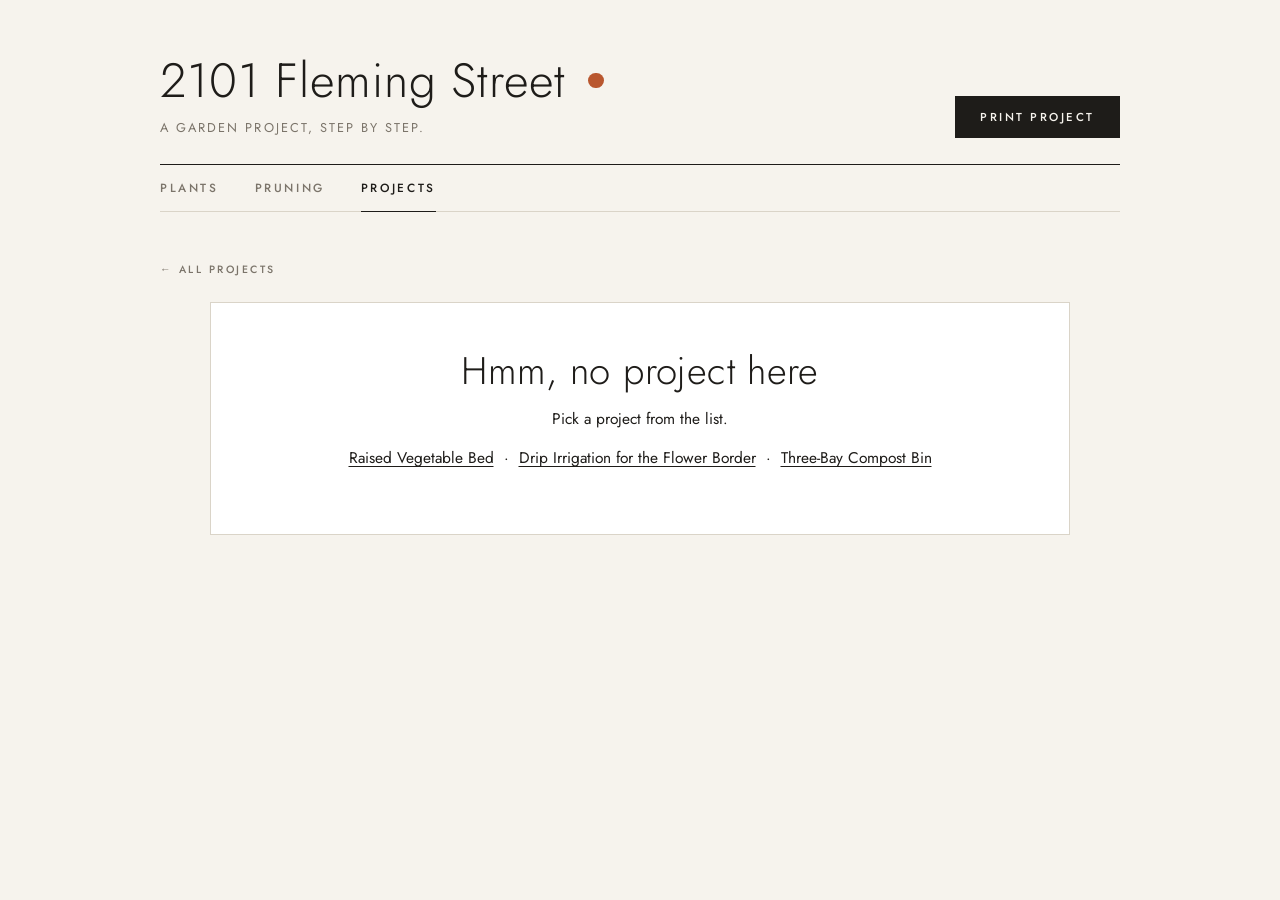
==== commit 17331e8b: "Rename the site to 2101 Fleming Street Co-Authored-By: Claude Fable 5.1 <noreply@anthropic.com> Clau" ====
--- a/project.html
+++ b/project.html
@@ -3,7 +3,7 @@
 <head>
 <meta charset="utf-8">
 <meta name="viewport" content="width=device-width, initial-scale=1">
-<title>Project · Grandpa's Garden Book</title>
+<title>Project · 2101 Fleming Street</title>
 <link rel="icon" href="data:image/svg+xml,<svg xmlns=%22http://www.w3.org/2000/svg%22 viewBox=%220 0 100 100%22><text y=%22.9em%22 font-size=%2290%22>🛠️</text></svg>">
 <link rel="preconnect" href="https://fonts.googleapis.com">
 <link rel="stylesheet" href="https://fonts.googleapis.com/css2?family=Jost:ital,wght@0,300;0,400;0,500;1,400&display=swap">
@@ -13,7 +13,7 @@
 <div class="chrome">
   <header class="site">
     <div>
-      <h1 class="site-title"><a href="index.html">Grandpa's Garden Book</a> <span class="leafmark">✱</span></h1>
+      <h1 class="site-title"><a href="index.html">2101 Fleming Street</a> <span class="leafmark">✱</span></h1>
       <p class="site-sub" id="site-sub">A garden project, step by step.</p>
     </div>
     <button class="btn primary" id="print-btn">Print project</button>
@@ -53,7 +53,7 @@
   }
 
   if (!project){
-    document.title = "Project not found · Grandpa's Garden Book";
+    document.title = "Project not found · 2101 Fleming Street";
     root.innerHTML = '<article class="sheet not-found">' +
       '<h2 class="script-h">Hmm, no project here</h2>' +
       '<p>' + (id ? 'There is no project called <strong>' + esc(id) + '</strong>.' : 'Pick a project from the list.') + '</p>' +
@@ -64,7 +64,7 @@
     return;
   }
 
-  document.title = project.title + " · Grandpa's Garden Book";
+  document.title = project.title + " · 2101 Fleming Street";
   if (project.summary) document.getElementById("site-sub").textContent = project.summary;
 
   var TODO_KEY = "gb:project:" + project.id + ":todos";
@@ -187,7 +187,7 @@
         '<div class="notes-lines">' + GB.noteLines(project.notes, 4) + '</div>' +
       '</div>' +
 
-      '<footer class="sheet-foot"><span>Project</span><span class="leafmark">✱</span><span>Grandpa\'s Garden Book</span></footer>' +
+      '<footer class="sheet-foot"><span>Project</span><span class="leafmark">✱</span><span>2101 Fleming Street</span></footer>' +
     '</article>';
   }
 
--- a/styles.css
+++ b/styles.css
@@ -1,5 +1,5 @@
 /* =====================================================================
-   Grandpa's Garden Book — shared styles
+   2101 Fleming Street — shared styles
    Mid-century modern, showroom edition: warm white space, hairline
    rules, a light geometric typeface, walnut and terracotta as the only
    colour, photographs left to speak for themselves.
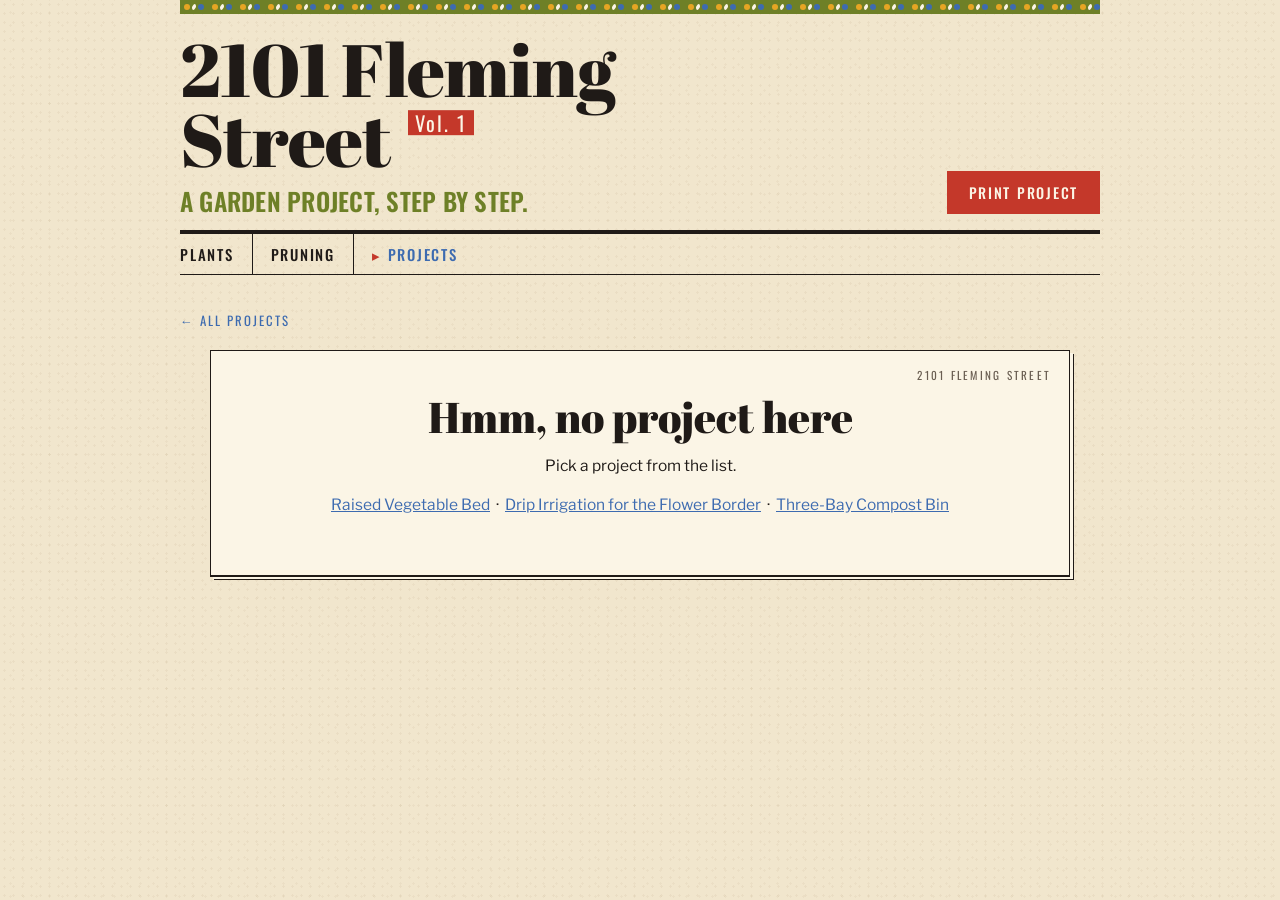
==== commit 097ba407: "Restyle as a vintage House & Garden magazine Yellowed paper, Abril Fatface masthead with a volume ta" ====
--- a/project.html
+++ b/project.html
@@ -6,14 +6,14 @@
 <title>Project · 2101 Fleming Street</title>
 <link rel="icon" href="data:image/svg+xml,<svg xmlns=%22http://www.w3.org/2000/svg%22 viewBox=%220 0 100 100%22><text y=%22.9em%22 font-size=%2290%22>🛠️</text></svg>">
 <link rel="preconnect" href="https://fonts.googleapis.com">
-<link rel="stylesheet" href="https://fonts.googleapis.com/css2?family=Jost:ital,wght@0,300;0,400;0,500;1,400&display=swap">
+<link rel="stylesheet" href="https://fonts.googleapis.com/css2?family=Abril+Fatface&family=Oswald:wght@400;500;600&family=Libre+Franklin:ital,wght@0,400;0,600;1,400&family=Libre+Caslon+Text:ital,wght@0,400;0,700;1,400&display=swap">
 <link rel="stylesheet" href="styles.css">
 </head>
 <body>
 <div class="chrome">
   <header class="site">
     <div>
-      <h1 class="site-title"><a href="index.html">2101 Fleming Street</a> <span class="leafmark">✱</span></h1>
+      <h1 class="site-title"><a href="index.html">2101 Fleming Street</a> <span class="leafmark">Vol. 1</span></h1>
       <p class="site-sub" id="site-sub">A garden project, step by step.</p>
     </div>
     <button class="btn primary" id="print-btn">Print project</button>
@@ -187,7 +187,7 @@
         '<div class="notes-lines">' + GB.noteLines(project.notes, 4) + '</div>' +
       '</div>' +
 
-      '<footer class="sheet-foot"><span>Project</span><span class="leafmark">✱</span><span>2101 Fleming Street</span></footer>' +
+      '<footer class="sheet-foot"><span>Project</span><span class="leafmark">✿</span><span>2101 Fleming Street</span></footer>' +
     '</article>';
   }
 
--- a/styles.css
+++ b/styles.css
@@ -1,302 +1,344 @@
 /* =====================================================================
    2101 Fleming Street — shared styles
-   Mid-century modern, showroom edition: warm white space, hairline
-   rules, a light geometric typeface, walnut and terracotta as the only
-   colour, photographs left to speak for themselves.
+   Vintage House & Garden magazine, c. 1969: yellowed paper, a fat serif
+   masthead, bold condensed cover lines, and the avocado / marigold /
+   cornflower / tomato palette of a colour issue. Chintz used sparingly.
    ===================================================================== */
 
 :root{
-  --ground:#F6F3ED;        /* warm white */
-  --ground-deep:#ECE7DD;
-  --paper:#FFFFFF;
-  --ink:#1E1C19;
-  --ink-soft:#7B746A;
-  --ink-faint:#B3ACA0;
-  --hairline:#DAD4C8;
-  --rule:#1E1C19;
-  --walnut:#6B4B33;
-  --terracotta:#B9572F;
-  --terracotta-tint:#F4E6DE;
-  --olive:#6F7A4C;
-  --ochre:#C99A3A;
-  --line:#1E1C19;
-  --font:"Jost", "Futura", "Avenir Next", "Century Gothic", "Helvetica Neue", Arial, sans-serif;
-  --font-display:var(--font);
-  /* legacy tokens still referenced in a few places */
-  --desk:var(--ground);
-  --desk-deep:var(--ground-deep);
+  --paper-old:#F1E6CD;       /* yellowed newsstand paper */
+  --paper-old-deep:#E4D6B6;
+  --paper:#FBF5E6;           /* inside pages */
+  --ink:#1F1A17;
+  --ink-soft:#6A5E52;
+  --ink-faint:#A69684;
+  --hairline:#D4C5A6;
+  --avocado:#6E8027;
+  --avocado-deep:#4F5D1A;
+  --marigold:#E7A523;
+  --marigold-soft:#F6DFA6;
+  --cornflower:#3D6BB0;
+  --cornflower-soft:#C9D8EE;
+  --tomato:#C4382A;
+  --chintz-pink:#D9748F;
+  --line:#1F1A17;
+  --font-masthead:"Abril Fatface", "Bodoni MT Black", "Didot", Georgia, serif;
+  --font-cover:"Oswald", "Franklin Gothic Demi Cond", "Arial Narrow", Impact, sans-serif;
+  --font-body:"Libre Franklin", "Franklin Gothic Book", "Helvetica Neue", Arial, sans-serif;
+  --font-serif:"Libre Caslon Text", "Georgia", "Times New Roman", serif;
+  /* legacy tokens */
+  --desk:var(--paper-old);
+  --desk-deep:var(--paper-old-deep);
   --card:var(--paper);
-  --leaf:var(--olive);
-  --leaf-dark:var(--olive);
-  --clay:var(--terracotta);
-  --font-body:var(--font);
+  --leaf:var(--avocado);
+  --leaf-dark:var(--avocado-deep);
+  --clay:var(--tomato);
+  --font-display:var(--font-masthead);
+  --font:var(--font-body);
 }
 @media (prefers-color-scheme: dark){
   :root:not([data-theme="light"]){
-    --ground:#1B1917;
-    --ground-deep:#131211;
-    --paper:#232120;
-    --ink:#EFEAE1;
-    --ink-soft:#A39B8F;
-    --ink-faint:#5E574E;
-    --hairline:#3A3733;
-    --terracotta-tint:#3A2A22;
+    --paper-old:#211C18;
+    --paper-old-deep:#17130F;
+    --ink:#F1E6CD;
+    --ink-soft:#BFAE94;
+    --ink-faint:#6E6355;
+    --hairline:#443B32;
+    --card:#2B2520;
   }
 }
 :root[data-theme="dark"]{
-  --ground:#1B1917;
-  --ground-deep:#131211;
-  --paper:#232120;
-  --ink:#EFEAE1;
-  --ink-soft:#A39B8F;
-  --ink-faint:#5E574E;
-  --hairline:#3A3733;
-  --terracotta-tint:#3A2A22;
+  --paper-old:#211C18;
+  --paper-old-deep:#17130F;
+  --ink:#F1E6CD;
+  --ink-soft:#BFAE94;
+  --ink-faint:#6E6355;
+  --hairline:#443B32;
+  --card:#2B2520;
 }
 
 *{ box-sizing:border-box; }
-html{ -webkit-font-smoothing:antialiased; }
 body{
   margin:0;
-  background:var(--ground);
+  background-color:var(--paper-old);
+  /* faint paper grain */
+  background-image:
+    radial-gradient(rgba(120,90,40,.06) 1px, transparent 1.4px),
+    radial-gradient(rgba(120,90,40,.05) 1px, transparent 1.4px);
+  background-size:9px 9px, 13px 13px;
+  background-position:0 0, 4px 6px;
   color:var(--ink);
-  font-family:var(--font);
-  font-weight:400;
+  font-family:var(--font-body);
   font-size:15.5px;
-  line-height:1.55;
-  padding-block:0 96px;
-  padding-inline:20px;
-}
-a{ color:var(--ink); text-underline-offset:3px; text-decoration-thickness:1px; }
-a:hover{ color:var(--terracotta); }
+  line-height:1.5;
+  padding-block:0 80px;
+  padding-inline:16px;
+}
+a{ color:var(--cornflower); }
+a:hover{ color:var(--tomato); }
 img{ max-width:100%; }
 
-/* ---------- site chrome ---------- */
-.chrome{ max-width:960px; margin:0 auto; }
+/* ---------- masthead ---------- */
+.chrome{ max-width:920px; margin:0 auto; }
 header.site{
   display:grid;
   grid-template-columns:1fr auto;
   align-items:end;
-  gap:12px 32px;
-  padding-block:56px 26px;
+  gap:12px 28px;
+  padding:34px 0 16px;
   margin-bottom:0;
+  border-bottom:4px solid var(--ink);
+  position:relative;
+}
+header.site::before{
+  /* chintz sprig band across the top of the page */
+  content:"";
+  position:absolute;
+  left:0; right:0; top:0;
+  height:14px;
+  background-color:var(--avocado);
+  background-image:url("data:image/svg+xml,%3Csvg xmlns='http://www.w3.org/2000/svg' width='28' height='14' viewBox='0 0 28 14'%3E%3Ccircle cx='7' cy='7' r='3' fill='%23E7A523'/%3E%3Ccircle cx='21' cy='7' r='3' fill='%233D6BB0'/%3E%3Cpath d='M12 7c2-4 4-4 4 0-2 4-4 4-4 0z' fill='%23FBF5E6'/%3E%3C/svg%3E");
+  background-repeat:repeat-x;
 }
 .site-title{
   margin:0;
-  font-family:var(--font);
-  font-weight:300;
-  font-size:clamp(2rem, 5vw, 3rem);
-  line-height:1.05;
-  letter-spacing:.02em;
+  font-family:var(--font-masthead);
+  font-weight:400;
+  font-size:clamp(2.6rem, 8vw, 4.6rem);
+  line-height:.95;
+  letter-spacing:-.01em;
   color:var(--ink);
   text-wrap:balance;
 }
 .site-title a{ color:inherit; text-decoration:none; }
 .site-title a:hover{ color:inherit; }
 .site-title .leafmark{
+  font-family:var(--font-cover);
+  font-size:.28em;
+  letter-spacing:.1em;
+  vertical-align:top;
+  color:var(--paper);
+  background:var(--tomato);
+  padding:3px 7px;
+  margin-left:.25em;
   display:inline-block;
-  width:.32em; height:.32em;
-  border-radius:50%;
-  background:var(--terracotta);
-  vertical-align:.18em;
-  margin-left:.15em;
-  font-size:1em;
-  color:transparent;
-  overflow:hidden;
+  transform:translateY(.3em);
 }
 .site-sub{
-  margin:12px 0 0;
-  color:var(--ink-soft);
-  max-width:60ch;
-  font-size:.8rem;
-  font-weight:400;
-  letter-spacing:.16em;
-  text-transform:uppercase;
+  margin:14px 0 0;
+  max-width:34ch;
+  font-family:var(--font-cover);
+  font-weight:600;
+  font-size:clamp(1.15rem, 2.6vw, 1.55rem);
+  line-height:1.05;
+  letter-spacing:.01em;
+  text-transform:uppercase;
+  color:var(--avocado);
 }
 
 nav.site-nav{
   display:flex;
   flex-wrap:wrap;
-  justify-content:flex-start;
-  gap:0 36px;
-  margin:0 0 44px;
-  border-top:1px solid var(--rule);
-  border-bottom:1px solid var(--hairline);
+  gap:0;
+  margin:0 0 34px;
+  border-bottom:1px solid var(--ink);
 }
 nav.site-nav a{
   text-decoration:none;
-  color:var(--ink-soft);
+  color:var(--ink);
+  font-family:var(--font-cover);
   font-weight:500;
-  font-size:.74rem;
-  letter-spacing:.22em;
-  text-transform:uppercase;
-  padding:14px 0 13px;
-  border-bottom:1px solid transparent;
-  margin-bottom:-1px;
-}
-nav.site-nav a:hover{ color:var(--ink); }
-nav.site-nav a[aria-current="page"]{ color:var(--ink); border-bottom-color:var(--ink); }
-nav.site-nav a:focus-visible{ outline:1px solid var(--terracotta); outline-offset:4px; }
+  font-size:.92rem;
+  letter-spacing:.12em;
+  text-transform:uppercase;
+  padding:9px 18px;
+  border-right:1px solid var(--ink);
+}
+nav.site-nav a:first-child{ padding-left:0; }
+nav.site-nav a:last-child{ border-right:none; }
+nav.site-nav a:hover{ color:var(--tomato); }
+nav.site-nav a[aria-current="page"]{ color:var(--cornflower); }
+nav.site-nav a[aria-current="page"]::before{ content:"▸ "; color:var(--tomato); }
+nav.site-nav a:focus-visible{ outline:2px solid var(--cornflower); outline-offset:2px; }
 
 .btn{
-  font-family:var(--font);
+  font-family:var(--font-cover);
   font-weight:500;
-  font-size:.72rem;
-  letter-spacing:.22em;
+  font-size:.9rem;
+  letter-spacing:.12em;
   text-transform:uppercase;
   border-radius:0;
-  padding:12px 24px;
+  padding:9px 20px;
   cursor:pointer;
-  border:1px solid var(--ink);
-  background:transparent;
+  border:2px solid var(--ink);
+  background:var(--paper);
   color:var(--ink);
   text-decoration:none;
   display:inline-block;
-  transition:background .15s, color .15s, border-color .15s;
-}
-.btn:hover{ background:var(--ink); color:var(--paper); }
-.btn.primary{ background:var(--ink); color:var(--ground); }
-.btn.primary:hover{ background:var(--walnut); border-color:var(--walnut); color:#fff; }
-.btn:focus-visible{ outline:1px solid var(--terracotta); outline-offset:4px; }
-.btn.small{ padding:6px 14px; font-size:.64rem; }
-.btn.danger{ border-color:var(--terracotta); color:var(--terracotta); }
+}
+.btn:hover{ background:var(--marigold); color:var(--ink); }
+.btn.primary{ background:var(--tomato); border-color:var(--tomato); color:#FBF5E6; }
+.btn.primary:hover{ background:var(--ink); border-color:var(--ink); }
+.btn:focus-visible{ outline:2px solid var(--cornflower); outline-offset:3px; }
+.btn.small{ padding:4px 12px; font-size:.78rem; }
+.btn.danger{ border-color:var(--tomato); color:var(--tomato); }
 
 /* ---------- toolbar + index ---------- */
 .toolbar{
   display:flex;
   flex-wrap:wrap;
   align-items:center;
-  gap:16px;
-  margin-bottom:28px;
+  gap:14px;
+  margin-bottom:22px;
 }
 .search-wrap{ flex:1; min-width:200px; position:relative; }
 .search-wrap input{
   width:100%;
-  font-family:var(--font);
+  font-family:var(--font-body);
   font-size:.95rem;
   color:var(--ink);
-  background:transparent;
-  border:none;
-  border-bottom:1px solid var(--ink);
+  background:var(--paper);
+  border:2px solid var(--ink);
   border-radius:0;
-  padding:8px 0;
-}
-.search-wrap input::placeholder{ color:var(--ink-faint); }
-.search-wrap input:focus-visible{ outline:none; border-bottom-color:var(--terracotta); }
+  padding:8px 14px;
+}
+.search-wrap input::placeholder{ color:var(--ink-faint); font-style:italic; }
+.search-wrap input:focus-visible{ outline:none; border-color:var(--cornflower); box-shadow:inset 0 0 0 1px var(--cornflower); }
 .count{
-  font-size:.7rem;
-  letter-spacing:.2em;
-  text-transform:uppercase;
-  color:var(--ink-soft);
+  font-family:var(--font-cover);
+  font-size:.82rem;
+  letter-spacing:.14em;
+  text-transform:uppercase;
+  color:var(--tomato);
   white-space:nowrap;
 }
 
 .index-grid{
   display:grid;
   grid-template-columns:repeat(auto-fill, minmax(200px, 1fr));
-  gap:12px 28px;
-  max-width:960px;
-  margin:0 auto 56px;
+  gap:12px 24px;
+  max-width:920px;
+  margin:0 auto 44px;
 }
 .index-card{
   display:flex;
   align-items:center;
-  gap:14px;
+  gap:12px;
   text-align:left;
-  font-family:var(--font);
+  font-family:var(--font-body);
   background:transparent;
   border:none;
-  border-bottom:1px solid var(--hairline);
+  border-bottom:1px dotted var(--ink);
   border-radius:0;
-  padding:10px 0;
+  padding:9px 0;
   cursor:pointer;
   color:var(--ink);
 }
-.index-card:hover{ border-bottom-color:var(--ink); }
-.index-card:focus-visible{ outline:1px solid var(--terracotta); outline-offset:4px; }
+.index-card:hover .index-name{ color:var(--tomato); }
+.index-card:focus-visible{ outline:2px solid var(--cornflower); outline-offset:3px; }
 .index-thumb{
   width:44px; height:44px;
   flex:none;
   border-radius:50%;
-  background:var(--ground-deep);
+  background:var(--marigold);
   overflow:hidden;
   display:flex;
   align-items:center;
   justify-content:center;
   font-size:1.1rem;
 }
+.index-card:nth-child(3n+2) .index-thumb{ background:var(--cornflower-soft); }
+.index-card:nth-child(3n+3) .index-thumb{ background:var(--avocado); }
 .index-thumb img{ width:100%; height:100%; object-fit:cover; display:block; }
-.index-name{ font-weight:500; font-size:.95rem; line-height:1.25; }
-.index-sci{ font-style:italic; font-size:.8rem; color:var(--ink-soft); line-height:1.3; }
+.index-name{ font-family:var(--font-serif); font-weight:700; font-size:1rem; line-height:1.25; }
+.index-sci{ font-family:var(--font-serif); font-style:italic; font-size:.82rem; color:var(--ink-soft); line-height:1.3; }
 .empty-note{
-  max-width:960px;
-  margin:0 auto 32px;
+  max-width:920px;
+  margin:0 auto 30px;
   color:var(--ink-soft);
-  font-size:.9rem;
-}
-
-/* ---------- printable sheets ---------- */
-/* Sheets are paper: white in both themes, like the printed page they become. */
+  font-family:var(--font-serif);
+  font-style:italic;
+  font-size:.95rem;
+}
+
+/* ---------- printable sheets (inside pages) ---------- */
 .sheet{
-  background:#FFFFFF;
-  color:#1E1C19;
+  background:var(--paper);
+  color:#1F1A17;
   max-width:860px;
   margin:0 auto 56px;
-  padding:56px 56px 44px;
-  border:1px solid var(--hairline);
+  padding:48px 50px 40px;
+  border:1px solid #1F1A17;
   border-radius:0;
   position:relative;
-}
-.sheet, .sheet *{ --line:#1E1C19; }
-.sheet a{ color:#1E1C19; }
-.sheet a:hover{ color:var(--terracotta); }
+  box-shadow:0 1px 0 #1F1A17, 3px 3px 0 var(--paper), 4px 4px 0 #1F1A17;
+}
+.sheet, .sheet *{ --line:#1F1A17; }
+.sheet a{ color:var(--cornflower); }
+.sheet a:hover{ color:var(--tomato); }
+.sheet::before{
+  /* page folio, like a magazine corner */
+  content:"2101 Fleming Street";
+  position:absolute;
+  top:16px; right:18px;
+  font-family:var(--font-cover);
+  font-size:.7rem;
+  letter-spacing:.2em;
+  text-transform:uppercase;
+  color:#6A5E52;
+}
 
 .script-h{
-  font-family:var(--font);
-  font-weight:300;
-  font-size:2.4rem;
-  line-height:1.05;
-  letter-spacing:.01em;
+  font-family:var(--font-masthead);
+  font-weight:400;
+  font-size:2.7rem;
+  line-height:1;
+  letter-spacing:0;
   margin:0 0 8px;
-  color:#1E1C19;
+  color:#1F1A17;
 }
 .plant-id{
+  font-family:var(--font-cover);
   font-weight:500;
-  font-size:.74rem;
-  letter-spacing:.2em;
+  font-size:1rem;
+  letter-spacing:.08em;
   text-transform:uppercase;
   margin:2px 0 0;
   min-height:1.4em;
-  color:#1E1C19;
+  color:var(--cornflower);
 }
 .plant-id .sci{
+  font-family:var(--font-serif);
   font-weight:400;
   font-style:italic;
-  color:#7B746A;
+  color:#6A5E52;
   text-transform:none;
   letter-spacing:0;
   font-size:.95rem;
 }
 
-.box{ border:1px solid var(--line); background:#fff; }
+.box{ border:1.5px solid var(--line); background:var(--paper); }
 .box-title{
+  font-family:var(--font-cover);
   font-weight:500;
-  font-size:.66rem;
-  letter-spacing:.26em;
+  font-size:.86rem;
+  letter-spacing:.16em;
   text-transform:uppercase;
   text-align:left;
-  border-bottom:1px solid var(--line);
-  padding:10px 14px;
-  color:#1E1C19;
+  border-bottom:1.5px solid var(--line);
+  padding:7px 12px;
+  color:#FBF5E6;
+  background:var(--avocado);
 }
 
 .top-grid{
   display:grid;
   grid-template-columns:5fr 6fr;
-  gap:28px;
-  margin-bottom:28px;
-}
-.photo-box{ margin-top:22px; display:flex; flex-direction:column; }
+  gap:24px;
+  margin-bottom:24px;
+}
+.photo-box{ margin-top:16px; display:flex; flex-direction:column; }
+.photo-box .box-title{ background:var(--cornflower); }
 .photo-well{
   flex:1;
   min-height:240px;
@@ -304,151 +346,167 @@
   align-items:center;
   justify-content:center;
   overflow:hidden;
-  background:#F1EDE5;
-}
-.photo-well img{ width:100%; height:100%; object-fit:cover; display:block; }
+  padding:8px;
+  background:
+    radial-gradient(circle at 30% 30%, rgba(61,107,176,.18) 0 6px, transparent 7px),
+    radial-gradient(circle at 70% 60%, rgba(231,165,35,.22) 0 7px, transparent 8px),
+    radial-gradient(circle at 20% 80%, rgba(110,128,39,.18) 0 5px, transparent 6px),
+    radial-gradient(circle at 80% 20%, rgba(217,116,143,.2) 0 5px, transparent 6px),
+    #F5EDDB;
+  background-size:90px 90px, 110px 110px, 70px 70px, 120px 120px, auto;
+}
+.photo-well img{ width:100%; height:100%; object-fit:cover; display:block; border:1.5px solid #1F1A17; }
 .photo-hint{
-  font-size:.64rem;
-  letter-spacing:.26em;
-  color:#B3ACA0;
-  text-transform:uppercase;
-  font-weight:500;
+  font-family:var(--font-cover);
+  font-size:.78rem;
+  letter-spacing:.2em;
+  color:#1F1A17;
+  text-transform:uppercase;
+  background:var(--paper);
+  padding:4px 10px;
+  border:1.5px solid #1F1A17;
 }
 
 table.info{ width:100%; border-collapse:collapse; }
 table.info caption{
   caption-side:top;
-  border:1px solid var(--line);
+  border:1.5px solid var(--line);
   border-bottom:none;
 }
 table.info th{
-  font-weight:500;
-  font-size:.66rem;
-  letter-spacing:.18em;
+  font-family:var(--font-cover);
+  font-weight:400;
+  font-size:.8rem;
+  letter-spacing:.12em;
   text-transform:uppercase;
   text-align:left;
   width:38%;
-  padding:10px 12px;
-  border:1px solid var(--line);
-  color:#7B746A;
-}
-table.info td{ border:1px solid var(--line); padding:10px 12px; font-size:.92rem; }
-
-.cb-row{ display:flex; flex-direction:column; gap:8px; }
-.cb{ display:flex; align-items:center; gap:9px; font-size:.86rem; }
+  padding:9px 10px;
+  border:1.5px solid var(--line);
+  background:var(--marigold-soft);
+}
+table.info td{ border:1.5px solid var(--line); padding:9px 10px; font-size:.92rem; font-family:var(--font-serif); }
+
+.cb-row{ display:flex; flex-direction:column; gap:7px; }
+.cb{ display:flex; align-items:center; gap:8px; font-size:.86rem; }
 .cb .sq{
-  width:11px; height:11px;
-  border:1px solid var(--line);
+  width:12px; height:12px;
+  border:1.5px solid var(--line);
   flex:none;
   display:inline-flex;
   align-items:center;
   justify-content:center;
-}
-.cb.checked .sq{ background:#1E1C19; }
+  font-size:11px;
+  line-height:1;
+}
+.cb.checked .sq{ background:var(--tomato); }
 
 .mid-grid{
   display:grid;
   grid-template-columns:1fr 1fr;
-  gap:28px;
-  margin-bottom:28px;
+  gap:24px;
+  margin-bottom:24px;
 }
 .care-box .care-cols{ display:grid; grid-template-columns:1fr 1fr 1.2fr; }
-.care-box .care-col{ padding:12px 14px; }
-.care-box .care-col + .care-col{ border-left:1px solid var(--line); }
+.care-box .care-col{ padding:11px 12px; }
+.care-box .care-col + .care-col{ border-left:1.5px solid var(--line); }
 .care-box .care-col h4, .uses-box h4{
   margin:0 0 8px;
-  font-size:.66rem;
-  letter-spacing:.2em;
-  text-transform:uppercase;
+  font-family:var(--font-cover);
+  font-weight:400;
+  font-size:.8rem;
+  letter-spacing:.12em;
+  text-transform:uppercase;
+}
+.care-head{ display:grid; grid-template-columns:1fr 1fr 1.2fr; border-bottom:1.5px solid var(--line); background:var(--marigold); }
+.care-head div{
+  font-family:var(--font-cover);
   font-weight:500;
-}
-.care-head{ display:grid; grid-template-columns:1fr 1fr 1.2fr; border-bottom:1px solid var(--line); }
-.care-head div{
-  font-weight:500;
-  font-size:.66rem;
-  letter-spacing:.26em;
+  font-size:.86rem;
+  letter-spacing:.16em;
   text-transform:uppercase;
   text-align:left;
-  padding:10px 14px;
-}
-.care-head div + div{ border-left:1px solid var(--line); }
+  padding:7px 12px;
+}
+.care-head div + div{ border-left:1.5px solid var(--line); }
+.uses-box .box-title{ background:var(--cornflower); }
 
 .uses-grid{
   display:grid;
   grid-template-columns:repeat(3, 1fr);
   gap:9px 10px;
-  padding:14px 14px;
-}
-
-/* ---------- pruning section (terracotta accent) ---------- */
-.pruning-box{ border-color:var(--line); margin-bottom:28px; }
+  padding:13px 14px;
+}
+
+/* ---------- pruning section (tomato red kicker) ---------- */
+.pruning-box{ border-color:var(--line); margin-bottom:24px; }
 .pruning-box .box-title{
-  color:var(--terracotta);
-  border-bottom-color:var(--line);
+  background:var(--tomato);
+  color:#FBF5E6;
   display:flex;
   align-items:center;
   gap:10px;
 }
-.pruning-box .box-title .snips{ font-size:.9rem; }
+.pruning-box .box-title .snips{ font-size:1rem; }
 .pruning-grid{ display:grid; grid-template-columns:1.1fr 1.3fr 1.6fr; }
-.pruning-col{ padding:14px 14px; }
-.pruning-col + .pruning-col{ border-left:1px solid var(--line); }
+.pruning-col{ padding:13px 14px; }
+.pruning-col + .pruning-col{ border-left:1.5px solid var(--line); }
 .pruning-col h4, .pruning-notes h4{
   margin:0 0 9px;
-  font-size:.66rem;
-  letter-spacing:.2em;
-  text-transform:uppercase;
-  font-weight:500;
-  color:var(--terracotta);
+  font-family:var(--font-cover);
+  font-weight:400;
+  font-size:.8rem;
+  letter-spacing:.14em;
+  text-transform:uppercase;
+  color:var(--tomato);
 }
 .pruning-methods{ display:grid; grid-template-columns:1fr 1fr; gap:8px 10px; }
-.pruning-fields{ display:flex; flex-direction:column; gap:14px; }
+.pruning-fields{ display:flex; flex-direction:column; gap:13px; }
 .field{
   display:flex;
   align-items:baseline;
   gap:10px;
-  font-size:.66rem;
-  font-weight:500;
-  letter-spacing:.18em;
-  text-transform:uppercase;
-  color:#7B746A;
+  font-family:var(--font-cover);
+  font-size:.78rem;
+  font-weight:400;
+  letter-spacing:.12em;
+  text-transform:uppercase;
 }
 .field .fill-line{ flex:1; }
 .fill-line{
-  border-bottom:1px solid var(--hairline);
+  border-bottom:1px solid var(--line);
   min-height:1.25em;
-  font-family:var(--font);
+  font-family:var(--font-serif);
   font-weight:400;
   font-size:.92rem;
   letter-spacing:0;
   text-transform:none;
-  color:#1E1C19;
-}
-.pruning-notes{ grid-column:1 / -1; border-top:1px solid var(--line); padding:14px 14px; }
-
-.bottom-grid{ display:grid; grid-template-columns:1fr 1fr; gap:28px; }
+}
+.pruning-notes{ grid-column:1 / -1; border-top:1.5px solid var(--line); padding:13px 14px; }
+
+.bottom-grid{ display:grid; grid-template-columns:1fr 1fr; gap:24px; }
 table.log{ width:100%; border-collapse:collapse; }
 table.log th{
+  font-family:var(--font-cover);
   font-weight:500;
-  font-size:.66rem;
-  letter-spacing:.26em;
+  font-size:.86rem;
+  letter-spacing:.16em;
   text-transform:uppercase;
   text-align:left;
-  border:1px solid var(--line);
-  padding:10px 12px;
+  border:1.5px solid var(--line);
+  padding:7px 10px;
+  background:var(--avocado);
+  color:#FBF5E6;
 }
 table.log th:first-child{ width:26%; }
 table.log td{
-  border:1px solid var(--line);
-  border-color:var(--hairline);
-  border-left-color:var(--line);
-  border-right-color:var(--line);
-  padding:0 12px;
-  height:32px;
+  border:1.5px solid var(--line);
+  padding:0 10px;
+  height:31px;
   font-size:.88rem;
-}
-table.log tr:last-child td{ border-bottom-color:var(--line); }
-.notes-lines{ padding:16px 14px; display:flex; flex-direction:column; }
+  font-family:var(--font-serif);
+}
+.notes-lines{ padding:15px 14px; display:flex; flex-direction:column; }
 .notes-lines .fill-line{ min-height:2.1em; display:flex; align-items:flex-end; padding-bottom:2px; }
 .notes-lines .fill-line.filled-text{ border-bottom-color:transparent; display:block; }
 
@@ -456,257 +514,294 @@
   display:flex;
   justify-content:space-between;
   align-items:center;
-  margin-top:36px;
-  padding-top:12px;
-  border-top:1px solid var(--line);
-  font-size:.62rem;
-  letter-spacing:.28em;
-  text-transform:uppercase;
-  color:#7B746A;
+  margin-top:32px;
+  padding-top:10px;
+  border-top:3px double var(--line);
+  font-family:var(--font-cover);
+  font-size:.74rem;
+  letter-spacing:.2em;
+  text-transform:uppercase;
+  color:#6A5E52;
 }
 .sheet-foot .leafmark{
-  display:inline-block;
-  width:7px; height:7px;
-  border-radius:50%;
-  background:var(--terracotta);
-  color:transparent;
-  overflow:hidden;
-  font-size:0;
+  font-size:1.1rem;
+  letter-spacing:0;
+  color:var(--tomato);
 }
 
 /* ---------- pruning guide page ---------- */
 .guide-grid{
   display:grid;
   grid-template-columns:repeat(auto-fit, minmax(230px, 1fr));
-  gap:0;
-  margin-bottom:0;
-  border-top:1px solid var(--hairline);
+  gap:14px;
+  margin-bottom:22px;
 }
 .guide-card{
-  border:none;
-  border-bottom:1px solid var(--hairline);
-  padding:18px 18px 18px 0;
-  background:transparent;
-}
+  border:1.5px solid var(--line);
+  padding:14px 16px;
+  background:var(--paper);
+  border-top-width:8px;
+}
+.guide-card:nth-child(6n+1){ border-top-color:var(--avocado); }
+.guide-card:nth-child(6n+2){ border-top-color:var(--cornflower); }
+.guide-card:nth-child(6n+3){ border-top-color:var(--marigold); }
+.guide-card:nth-child(6n+4){ border-top-color:var(--tomato); }
+.guide-card:nth-child(6n+5){ border-top-color:var(--chintz-pink); }
+.guide-card:nth-child(6n+6){ border-top-color:var(--avocado); }
 .guide-card h3{
   margin:0 0 6px;
-  font-family:var(--font);
-  font-weight:500;
-  font-size:.7rem;
-  letter-spacing:.24em;
-  text-transform:uppercase;
-  color:var(--terracotta);
-}
-.guide-card p{ margin:0; font-size:.9rem; }
-.guide-card .when{ font-size:.8rem; color:#7B746A; margin-top:8px; font-style:italic; }
-table.calendar{ width:100%; border-collapse:collapse; margin-bottom:0; }
+  font-family:var(--font-masthead);
+  font-weight:400;
+  font-size:1.5rem;
+  letter-spacing:0;
+  text-transform:none;
+  color:#1F1A17;
+}
+.guide-card p{ margin:0; font-size:.9rem; font-family:var(--font-serif); }
+.guide-card .when{ font-size:.8rem; color:#6A5E52; margin-top:8px; font-style:italic; }
+table.calendar{ width:100%; border-collapse:collapse; margin-bottom:22px; }
 table.calendar th, table.calendar td{
-  border:none;
-  border-bottom:1px solid var(--hairline);
-  padding:14px 12px 14px 0;
+  border:1.5px solid var(--line);
+  padding:10px 12px;
   font-size:.9rem;
   vertical-align:top;
   text-align:left;
 }
+table.calendar td{ font-family:var(--font-serif); }
 table.calendar th{
-  font-size:.66rem;
+  font-family:var(--font-cover);
   font-weight:500;
-  letter-spacing:.24em;
-  text-transform:uppercase;
-  width:20%;
-  color:var(--terracotta);
-  padding-top:16px;
-}
-table.calendar td ul{ margin:0; padding-left:16px; }
-table.calendar td li{ margin-bottom:4px; }
-.rule-list{ margin:0; padding-left:20px; font-size:.92rem; }
-.rule-list li{ margin-bottom:8px; padding-left:4px; }
-.rule-list li::marker{ color:var(--terracotta); font-weight:500; }
+  font-size:.86rem;
+  letter-spacing:.14em;
+  text-transform:uppercase;
+  width:18%;
+  color:#FBF5E6;
+}
+table.calendar tr:nth-child(1) th{ background:var(--cornflower); }
+table.calendar tr:nth-child(2) th{ background:var(--avocado); }
+table.calendar tr:nth-child(3) th{ background:var(--marigold); color:#1F1A17; }
+table.calendar tr:nth-child(4) th{ background:var(--tomato); }
+table.calendar td ul{ margin:0; padding-left:18px; }
+.rule-list{ margin:0; padding-left:22px; font-size:.94rem; font-family:var(--font-serif); }
+.rule-list li{ margin-bottom:7px; }
+.rule-list li::marker{ color:var(--tomato); font-family:var(--font-cover); font-weight:500; }
 table.schedule{ width:100%; border-collapse:collapse; }
 table.schedule th, table.schedule td{
-  border:none;
-  border-bottom:1px solid var(--hairline);
-  padding:9px 10px 9px 0;
+  border:1.5px solid var(--line);
+  padding:7px 9px;
   font-size:.86rem;
   text-align:left;
   vertical-align:top;
 }
-table.schedule th{ font-size:.64rem; font-weight:500; letter-spacing:.22em; text-transform:uppercase; color:#7B746A; border-bottom-color:var(--line); }
-table.schedule td.blank{ height:32px; }
+table.schedule th{ font-family:var(--font-cover); font-weight:400; font-size:.8rem; letter-spacing:.12em; text-transform:uppercase; background:var(--marigold-soft); }
+table.schedule td.blank{ height:31px; }
 
 /* ---------- projects ---------- */
 .project-grid{
   display:grid;
-  grid-template-columns:repeat(auto-fill, minmax(260px, 1fr));
-  gap:40px 32px;
-  max-width:960px;
-  margin:0 auto 64px;
+  grid-template-columns:repeat(auto-fill, minmax(250px, 1fr));
+  gap:30px 26px;
+  max-width:920px;
+  margin:0 auto 48px;
 }
 .project-card{
   display:flex;
   flex-direction:column;
-  background:transparent;
-  border:none;
+  background:var(--paper);
+  border:1.5px solid var(--ink);
   border-radius:0;
-  overflow:visible;
+  overflow:hidden;
   color:var(--ink);
   text-decoration:none;
-}
+  box-shadow:5px 5px 0 var(--marigold);
+}
+.project-card:nth-child(3n+2){ box-shadow:5px 5px 0 var(--cornflower); }
+.project-card:nth-child(3n+3){ box-shadow:5px 5px 0 var(--avocado); }
 .project-card:hover{ color:var(--ink); }
-.project-card:hover .project-title{ color:var(--terracotta); }
-.project-card:focus-visible{ outline:1px solid var(--terracotta); outline-offset:6px; }
+.project-card:hover .project-title{ color:var(--tomato); }
+.project-card:focus-visible{ outline:2px solid var(--cornflower); outline-offset:4px; }
 .project-cover{
   aspect-ratio:4 / 3;
   max-width:100%;
-  background:var(--ground-deep);
+  border-bottom:1.5px solid var(--ink);
   display:flex;
   align-items:center;
   justify-content:center;
   overflow:hidden;
   font-size:2rem;
-  margin-bottom:16px;
-}
-.project-cover img{ width:100%; height:100%; object-fit:cover; display:block; transition:transform .4s; }
-.project-card:hover .project-cover img{ transform:scale(1.02); }
-.project-body{ padding:0; display:flex; flex-direction:column; gap:6px; flex:1; }
-.project-title{ font-family:var(--font); font-weight:400; font-size:1.2rem; line-height:1.25; margin:0; transition:color .15s; }
-.project-summary{ margin:0; font-size:.88rem; color:var(--ink-soft); flex:1; }
+  background:
+    radial-gradient(circle at 30% 30%, rgba(61,107,176,.18) 0 6px, transparent 7px),
+    radial-gradient(circle at 70% 60%, rgba(231,165,35,.22) 0 7px, transparent 8px),
+    radial-gradient(circle at 20% 80%, rgba(110,128,39,.18) 0 5px, transparent 6px),
+    radial-gradient(circle at 80% 20%, rgba(217,116,143,.2) 0 5px, transparent 6px),
+    #F5EDDB;
+  background-size:90px 90px, 110px 110px, 70px 70px, 120px 120px, auto;
+}
+.project-cover img{ width:100%; height:100%; object-fit:cover; display:block; }
+.project-body{ padding:14px 16px 16px; display:flex; flex-direction:column; gap:6px; flex:1; }
+.project-title{ font-family:var(--font-masthead); font-weight:400; font-size:1.45rem; line-height:1.1; margin:0; }
+.project-summary{ margin:0; font-size:.9rem; color:var(--ink-soft); flex:1; font-family:var(--font-serif); }
 .project-meta{
   display:flex;
   flex-wrap:wrap;
-  gap:6px 16px;
-  font-size:.66rem;
-  letter-spacing:.2em;
+  gap:6px 14px;
+  font-family:var(--font-cover);
+  font-size:.74rem;
+  letter-spacing:.12em;
   text-transform:uppercase;
   color:var(--ink-soft);
   margin-top:6px;
 }
 .badge{
-  display:inline-flex;
-  align-items:center;
-  gap:7px;
-  font-size:.64rem;
+  display:inline-block;
+  font-family:var(--font-cover);
+  font-size:.74rem;
   font-weight:500;
-  letter-spacing:.22em;
-  text-transform:uppercase;
-  padding:0;
+  letter-spacing:.14em;
+  text-transform:uppercase;
+  padding:2px 9px;
   border-radius:0;
-  background:transparent;
-  color:var(--ink-soft);
-}
-.badge::before{ content:""; width:7px; height:7px; border-radius:50%; background:var(--ink-faint); }
-.badge.planned::before{ background:var(--ochre); }
-.badge.progress::before{ background:var(--terracotta); }
-.badge.done::before{ background:var(--olive); }
+  background:var(--marigold);
+  color:#1F1A17;
+}
+.badge.planned{ background:var(--marigold); color:#1F1A17; }
+.badge.progress{ background:var(--tomato); color:#FBF5E6; }
+.badge.done{ background:var(--avocado); color:#FBF5E6; }
 .progress-bar{
-  height:2px;
-  background:var(--hairline);
-  border:none;
+  height:8px;
+  background:var(--paper);
+  border:1.5px solid var(--ink);
   border-radius:0;
   overflow:hidden;
-  margin-top:10px;
-}
-.progress-bar span{ display:block; height:100%; background:var(--ink); }
+  margin-top:8px;
+}
+.progress-bar span{ display:block; height:100%; background:var(--cornflower); }
 
 /* project sheet */
-.project-head{ margin-bottom:24px; }
-.project-head h1.script-h{ font-size:2.6rem; }
-.project-tags{ display:flex; flex-wrap:wrap; gap:8px 18px; align-items:center; margin:12px 0 0; }
-.project-tags .meta-item{ font-size:.66rem; letter-spacing:.2em; text-transform:uppercase; color:#7B746A; }
-.project-intro{ margin:18px 0 0; font-size:1rem; max-width:62ch; color:#1E1C19; }
+.project-head{ margin-bottom:20px; padding-right:150px; }
+.project-head h1.script-h{ font-size:2.9rem; }
+.project-tags{ display:flex; flex-wrap:wrap; gap:8px 14px; align-items:center; margin:12px 0 0; }
+.project-tags .meta-item{ font-family:var(--font-cover); font-size:.78rem; letter-spacing:.12em; text-transform:uppercase; color:#6A5E52; }
+.project-intro{ margin:16px 0 0; font-size:1rem; max-width:64ch; font-family:var(--font-serif); }
+.project-intro p:first-child::first-letter{
+  font-family:var(--font-masthead);
+  font-size:3.1em;
+  line-height:.8;
+  float:left;
+  margin:.08em .12em 0 0;
+  color:var(--tomato);
+}
 .hero{
-  border:none;
-  margin:28px 0 32px;
+  border:1.5px solid var(--line);
+  margin:22px 0 26px;
   min-height:240px;
-  max-height:460px;
+  max-height:440px;
   display:flex;
   align-items:center;
   justify-content:center;
   overflow:hidden;
-  background:#F1EDE5;
-}
-.hero img{ width:100%; height:100%; max-height:460px; object-fit:cover; display:block; }
+  background:
+    radial-gradient(circle at 30% 30%, rgba(61,107,176,.18) 0 6px, transparent 7px),
+    radial-gradient(circle at 70% 60%, rgba(231,165,35,.22) 0 7px, transparent 8px),
+    radial-gradient(circle at 20% 80%, rgba(110,128,39,.18) 0 5px, transparent 6px),
+    radial-gradient(circle at 80% 20%, rgba(217,116,143,.2) 0 5px, transparent 6px),
+    #F5EDDB;
+  background-size:90px 90px, 110px 110px, 70px 70px, 120px 120px, auto;
+  box-shadow:6px 6px 0 var(--cornflower);
+}
+.hero img{ width:100%; height:100%; max-height:440px; object-fit:cover; display:block; }
 .gallery{
   display:grid;
   grid-template-columns:repeat(auto-fill, minmax(160px, 1fr));
-  gap:16px;
-  padding:16px 14px;
+  gap:14px;
+  padding:14px;
 }
 .gallery figure{ margin:0; }
 .gallery .gal-img{
   aspect-ratio:4 / 3;
   max-width:100%;
-  border:none;
+  border:1.5px solid var(--line);
   overflow:hidden;
-  background:#F1EDE5;
+  background:var(--marigold-soft);
   display:flex;
   align-items:center;
   justify-content:center;
 }
+.gallery figure:nth-child(3n+2) .gal-img{ background:var(--cornflower-soft); }
+.gallery figure:nth-child(3n+3) .gal-img{ background:#DCE3C4; }
 .gallery .gal-img img{ width:100%; height:100%; object-fit:cover; display:block; }
-.gallery figcaption{ font-size:.78rem; color:#7B746A; margin-top:7px; }
-
-.section-box{ margin-bottom:28px; }
+.gallery figcaption{ font-size:.8rem; color:#6A5E52; margin-top:6px; font-family:var(--font-serif); font-style:italic; }
+
+.section-box{ margin-bottom:24px; }
 .section-box .box-title{ display:flex; align-items:center; justify-content:space-between; gap:8px; }
-.section-box .box-title .tally{ font-weight:400; letter-spacing:.06em; text-transform:none; color:#7B746A; }
+.section-box .box-title .tally{ font-weight:400; letter-spacing:.06em; text-transform:none; opacity:.9; }
+/* kicker colours down the project page (project head and hero are the first two divs) */
+.section-box:nth-of-type(3) .box-title{ background:var(--tomato); color:#FBF5E6; }     /* to-do */
+.section-box:nth-of-type(4) .box-title{ background:var(--cornflower); color:#FBF5E6; } /* photos */
+.section-box:nth-of-type(5) .box-title{ background:var(--marigold); color:#1F1A17; }   /* budget */
+.section-box:nth-of-type(6) .box-title{ background:var(--avocado); color:#FBF5E6; }    /* shopping */
+.section-box:nth-of-type(7) .box-title{ background:var(--ink); color:#FBF5E6; }        /* notes */
 
 .todo-list{ list-style:none; margin:0; padding:4px 14px 8px; }
 .todo-list li{
   display:flex;
   align-items:flex-start;
-  gap:14px;
-  padding:12px 0;
-  border-bottom:1px solid var(--hairline);
+  gap:12px;
+  padding:11px 0;
+  border-bottom:1px dotted var(--ink);
   font-size:.95rem;
+  font-family:var(--font-serif);
 }
 .todo-list li:last-child{ border-bottom:none; }
 .todo-list input[type="checkbox"]{
   appearance:none;
-  width:14px; height:14px;
-  margin:5px 0 0;
-  border:1px solid #1E1C19;
+  width:16px; height:16px;
+  margin:3px 0 0;
+  border:1.5px solid #1F1A17;
   border-radius:0;
-  background:#fff;
+  background:var(--paper);
   flex:none;
   cursor:pointer;
   display:inline-grid;
   place-content:center;
 }
 .todo-list input[type="checkbox"]::before{
-  content:"";
-  width:8px; height:8px;
-  background:#1E1C19;
+  content:"✕";
+  font-family:var(--font-cover);
+  font-size:13px;
+  line-height:1;
+  color:var(--tomato);
   transform:scale(0);
   transition:transform .1s;
 }
 .todo-list input[type="checkbox"]:checked::before{ transform:scale(1); }
-.todo-list input[type="checkbox"]:focus-visible{ outline:1px solid var(--terracotta); outline-offset:3px; }
+.todo-list input[type="checkbox"]:focus-visible{ outline:2px solid var(--cornflower); outline-offset:2px; }
 .todo-list label{ flex:1; cursor:pointer; }
-.todo-list li.done label{ text-decoration:line-through; color:#B3ACA0; }
-.todo-list .todo-note{ display:block; font-size:.82rem; color:#7B746A; margin-top:2px; }
-.todo-list .todo-when{ font-size:.62rem; letter-spacing:.2em; text-transform:uppercase; color:#7B746A; white-space:nowrap; margin-top:7px; }
+.todo-list li.done label{ text-decoration:line-through; color:#A69684; }
+.todo-list .todo-note{ display:block; font-size:.82rem; color:#6A5E52; font-style:italic; }
+.todo-list .todo-when{ font-family:var(--font-cover); font-size:.72rem; letter-spacing:.14em; text-transform:uppercase; color:var(--cornflower); white-space:nowrap; margin-top:5px; }
 
 table.money{ width:100%; border-collapse:collapse; }
 table.money th, table.money td{
-  border:none;
-  border-bottom:1px solid var(--hairline);
-  padding:10px 12px;
+  border:1.5px solid var(--line);
+  padding:8px 10px;
   font-size:.88rem;
   text-align:left;
   vertical-align:top;
 }
-table.money th{ font-size:.62rem; font-weight:500; letter-spacing:.22em; text-transform:uppercase; color:#7B746A; border-bottom-color:var(--line); }
+table.money td{ font-family:var(--font-serif); }
+table.money th{ font-family:var(--font-cover); font-weight:400; font-size:.8rem; letter-spacing:.12em; text-transform:uppercase; background:var(--marigold-soft); }
 table.money td.num, table.money th.num{ text-align:right; white-space:nowrap; font-variant-numeric:tabular-nums; }
-table.money tfoot td{ font-weight:500; border-bottom:none; border-top:1px solid var(--line); }
-table.money td.muted{ color:#B3ACA0; }
-table.money tr.bought td:not(.check){ text-decoration:line-through; color:#B3ACA0; }
+table.money tfoot td{ font-weight:700; background:var(--marigold-soft); }
+table.money td.muted{ color:#A69684; }
+table.money tr.bought td:not(.check){ text-decoration:line-through; color:#A69684; }
 table.money td.check{ text-align:center; width:40px; }
 table.money td.check input{
   appearance:none;
-  width:13px; height:13px;
-  border:1px solid #1E1C19;
+  width:15px; height:15px;
+  border:1.5px solid #1F1A17;
   border-radius:0;
-  background:#fff;
+  background:var(--paper);
   margin:0;
   cursor:pointer;
   display:inline-grid;
@@ -714,45 +809,49 @@
   vertical-align:middle;
 }
 table.money td.check input::before{
-  content:"";
-  width:7px; height:7px;
-  background:#1E1C19;
+  content:"✕";
+  font-family:var(--font-cover);
+  font-size:12px;
+  line-height:1;
+  color:var(--avocado);
   transform:scale(0);
 }
 table.money td.check input:checked::before{ transform:scale(1); }
-table.money td.check input:focus-visible{ outline:1px solid var(--terracotta); outline-offset:3px; }
+table.money td.check input:focus-visible{ outline:2px solid var(--cornflower); outline-offset:2px; }
 .budget-summary{
   display:grid;
   grid-template-columns:repeat(auto-fit, minmax(140px, 1fr));
   gap:0;
-  border-bottom:1px solid var(--line);
-}
-.budget-summary div{ padding:16px 14px 14px; }
-.budget-summary div + div{ border-left:1px solid var(--hairline); }
-.budget-summary .lbl{ display:block; font-size:.6rem; letter-spacing:.24em; text-transform:uppercase; color:#7B746A; margin-bottom:4px; }
-.budget-summary .val{ font-family:var(--font); font-weight:300; font-size:1.7rem; line-height:1.1; letter-spacing:.01em; }
-.budget-summary .val.over{ color:var(--terracotta); }
-.budget-summary .val.under{ color:#1E1C19; }
-.local-note{ font-size:.76rem; color:#B3ACA0; padding:0 14px 12px; margin:0; }
-.back-link{ font-size:.66rem; letter-spacing:.24em; text-transform:uppercase; font-weight:500; text-decoration:none; display:inline-block; margin-bottom:24px; color:var(--ink-soft); }
-.back-link:hover{ color:var(--terracotta); }
-.not-found{ text-align:center; padding:48px 20px; }
+  border-bottom:1.5px solid var(--line);
+}
+.budget-summary div{ padding:12px 14px; }
+.budget-summary div + div{ border-left:1.5px solid var(--line); }
+.budget-summary .lbl{ display:block; font-family:var(--font-cover); font-size:.72rem; letter-spacing:.16em; text-transform:uppercase; color:#6A5E52; }
+.budget-summary .val{ font-family:var(--font-masthead); font-size:1.7rem; line-height:1.2; }
+.budget-summary .val.over{ color:var(--tomato); }
+.budget-summary .val.under{ color:var(--avocado-deep); }
+.local-note{ font-size:.78rem; color:#A69684; padding:0 14px 10px; margin:0; font-family:var(--font-serif); font-style:italic; }
+.back-link{ font-family:var(--font-cover); font-size:.8rem; letter-spacing:.16em; text-transform:uppercase; text-decoration:none; display:inline-block; margin-bottom:20px; color:var(--cornflower); }
+.back-link:hover{ color:var(--tomato); }
+.not-found{ text-align:center; padding:44px 20px; }
 
 /* ---------- responsive ---------- */
 @media (max-width: 700px){
-  header.site{ grid-template-columns:1fr; align-items:start; padding-top:40px; }
-  .sheet{ padding:30px 20px; }
+  header.site{ grid-template-columns:1fr; align-items:start; }
+  .sheet{ padding:30px 18px; }
+  .sheet::before{ top:10px; right:12px; font-size:.6rem; }
+  .project-head{ padding-right:0; padding-top:12px; }
   .top-grid, .mid-grid, .bottom-grid{ grid-template-columns:1fr; }
   .pruning-grid{ grid-template-columns:1fr; }
-  .pruning-col + .pruning-col{ border-left:none; border-top:1px solid var(--line); }
+  .pruning-col + .pruning-col{ border-left:none; border-top:1.5px solid var(--line); }
   .care-box .care-cols{ grid-template-columns:1fr; }
-  .care-box .care-col + .care-col{ border-left:none; border-top:1px solid var(--line); }
+  .care-box .care-col + .care-col{ border-left:none; border-top:1.5px solid var(--line); }
   .care-head{ display:none; }
   .care-box .care-col h4{ display:block; }
-  .budget-summary div + div{ border-left:none; border-top:1px solid var(--hairline); }
+  .budget-summary div + div{ border-left:none; border-top:1.5px solid var(--line); }
   .table-scroll{ overflow-x:auto; }
-  nav.site-nav{ gap:0 22px; }
-  .guide-card{ padding-right:0; }
+  nav.site-nav a{ padding:9px 12px; font-size:.84rem; }
+  nav.site-nav a:first-child{ padding-left:0; }
 }
 @media (min-width: 701px){
   .care-box .care-col h4{ display:none; }
@@ -764,6 +863,7 @@
   header.site, nav.site-nav, .toolbar, .index-grid, .project-grid, .empty-note,
   .btn, .sheet-actions, .photo-hint, .back-link, .local-note{ display:none !important; }
   .sheet{
+    box-shadow:none;
     border:none;
     border-radius:0;
     max-width:none;
@@ -772,5 +872,7 @@
     break-after:page;
     background:#fff;
   }
-  .hero{ max-height:300px; }
-}
+  .box, .guide-card, .photo-well, .hero, .project-cover{ background:#fff; }
+  .box-title, table.log th, .care-head, table.calendar th, .badge{ print-color-adjust:exact; -webkit-print-color-adjust:exact; }
+  .hero{ max-height:300px; box-shadow:none; }
+}
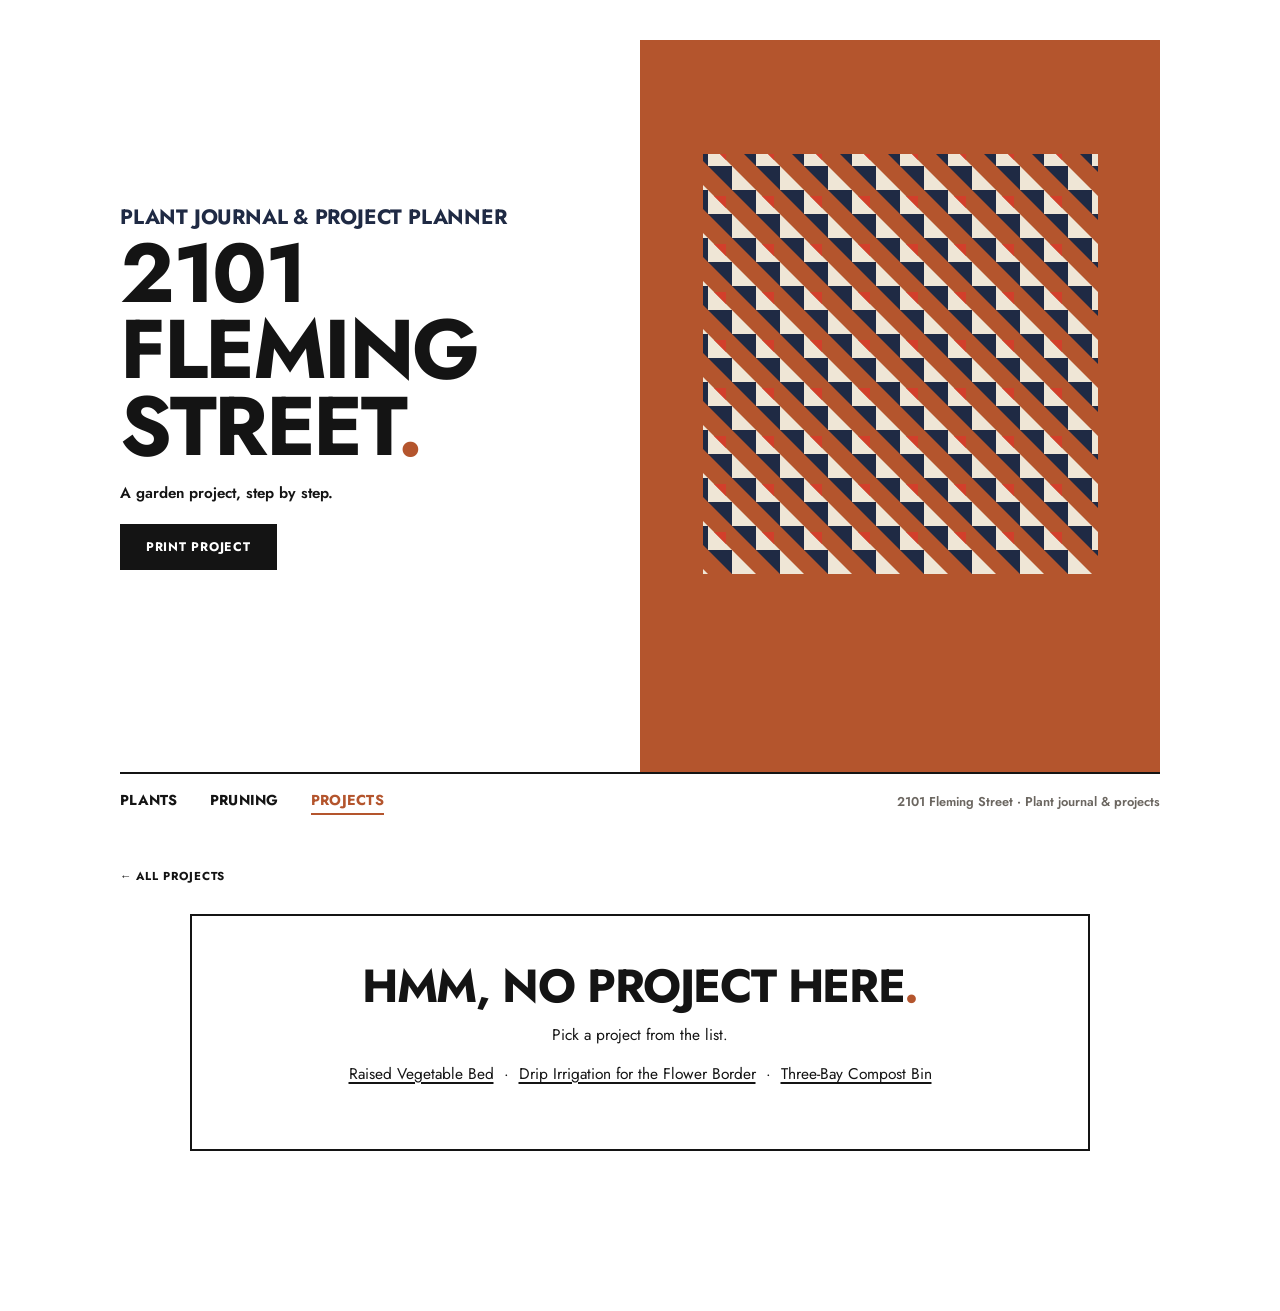
==== commit 4d825d59: "Restyle as an editorial mid-century portfolio cover Split header with a heavy stacked wordmark and n" ====
--- a/project.html
+++ b/project.html
@@ -6,14 +6,14 @@
 <title>Project · 2101 Fleming Street</title>
 <link rel="icon" href="data:image/svg+xml,<svg xmlns=%22http://www.w3.org/2000/svg%22 viewBox=%220 0 100 100%22><text y=%22.9em%22 font-size=%2290%22>🛠️</text></svg>">
 <link rel="preconnect" href="https://fonts.googleapis.com">
-<link rel="stylesheet" href="https://fonts.googleapis.com/css2?family=Abril+Fatface&family=Oswald:wght@400;500;600&family=Libre+Franklin:ital,wght@0,400;0,600;1,400&family=Libre+Caslon+Text:ital,wght@0,400;0,700;1,400&display=swap">
+<link rel="stylesheet" href="https://fonts.googleapis.com/css2?family=Jost:ital,wght@0,400;0,500;0,600;0,700;1,400&display=swap">
 <link rel="stylesheet" href="styles.css">
 </head>
 <body>
 <div class="chrome">
   <header class="site">
     <div>
-      <h1 class="site-title"><a href="index.html">2101 Fleming Street</a> <span class="leafmark">Vol. 1</span></h1>
+      <h1 class="site-title"><a href="index.html">2101 Fleming Street</a> <span class="leafmark">Plant journal &amp; project planner</span></h1>
       <p class="site-sub" id="site-sub">A garden project, step by step.</p>
     </div>
     <button class="btn primary" id="print-btn">Print project</button>
--- a/styles.css
+++ b/styles.css
@@ -1,512 +1,509 @@
 /* =====================================================================
    2101 Fleming Street — shared styles
-   Vintage House & Garden magazine, c. 1969: yellowed paper, a fat serif
-   masthead, bold condensed cover lines, and the avocado / marigold /
-   cornflower / tomato palette of a colour issue. Chintz used sparingly.
+   Editorial mid-century: a portfolio-cover layout. Heavy geometric
+   wordmark, small navy kicker, a terracotta colour block carrying a
+   Bauhaus-style print, thin black rules with bold captions, and subtle
+   pastels inside the sections.
    ===================================================================== */
 
 :root{
-  --paper-old:#F1E6CD;       /* yellowed newsstand paper */
-  --paper-old-deep:#E4D6B6;
-  --paper:#FBF5E6;           /* inside pages */
-  --ink:#1F1A17;
-  --ink-soft:#6A5E52;
-  --ink-faint:#A69684;
-  --hairline:#D4C5A6;
-  --avocado:#6E8027;
-  --avocado-deep:#4F5D1A;
-  --marigold:#E7A523;
-  --marigold-soft:#F6DFA6;
-  --cornflower:#3D6BB0;
-  --cornflower-soft:#C9D8EE;
-  --tomato:#C4382A;
-  --chintz-pink:#D9748F;
-  --line:#1F1A17;
-  --font-masthead:"Abril Fatface", "Bodoni MT Black", "Didot", Georgia, serif;
-  --font-cover:"Oswald", "Franklin Gothic Demi Cond", "Arial Narrow", Impact, sans-serif;
-  --font-body:"Libre Franklin", "Franklin Gothic Book", "Helvetica Neue", Arial, sans-serif;
-  --font-serif:"Libre Caslon Text", "Georgia", "Times New Roman", serif;
+  --ground:#FFFFFF;
+  --ground-deep:#F2EFEA;
+  --paper:#FFFFFF;
+  --ink:#141414;
+  --ink-soft:#6B6660;
+  --ink-faint:#A9A39B;
+  --hairline:#DDD8D0;
+  --terracotta:#B4552D;
+  --terracotta-deep:#8F4222;
+  --navy:#1F2A44;
+  --red:#D23F2B;
+  --cream:#EFE6D6;
+  --blush:#F3DCD2;
+  --sage:#DCE3D5;
+  --butter:#F5E9C9;
+  --powder:#D9E2EA;
+  --lavender:#E4DDE8;
+  --line:#141414;
+  --font:"Jost", "Futura", "Avenir Next", "Century Gothic", "Helvetica Neue", Arial, sans-serif;
+  --pattern:url("data:image/svg+xml,%3Csvg xmlns='http://www.w3.org/2000/svg' width='48' height='48' viewBox='0 0 48 48'%3E%3Cpath d='M0 0h24v24z' fill='%231F2A44'/%3E%3Cpath d='M24 24h24v24z' fill='%231F2A44'/%3E%3Cpath d='M24 0l24 24H24z' fill='%23EFE6D6'/%3E%3Cpath d='M0 24l24 24H0z' fill='%23EFE6D6'/%3E%3Cpath d='M30 6h12v12z' fill='%23D23F2B'/%3E%3C/svg%3E");
   /* legacy tokens */
-  --desk:var(--paper-old);
-  --desk-deep:var(--paper-old-deep);
+  --desk:var(--ground);
+  --desk-deep:var(--ground-deep);
   --card:var(--paper);
-  --leaf:var(--avocado);
-  --leaf-dark:var(--avocado-deep);
-  --clay:var(--tomato);
-  --font-display:var(--font-masthead);
-  --font:var(--font-body);
+  --leaf:var(--navy);
+  --leaf-dark:var(--navy);
+  --clay:var(--terracotta);
+  --font-body:var(--font);
+  --font-display:var(--font);
 }
 @media (prefers-color-scheme: dark){
   :root:not([data-theme="light"]){
-    --paper-old:#211C18;
-    --paper-old-deep:#17130F;
-    --ink:#F1E6CD;
-    --ink-soft:#BFAE94;
-    --ink-faint:#6E6355;
-    --hairline:#443B32;
-    --card:#2B2520;
+    --ground:#151414;
+    --ground-deep:#1F1D1C;
+    --ink:#F2EEE8;
+    --ink-soft:#A8A198;
+    --ink-faint:#6A645D;
+    --hairline:#332F2C;
+    --card:#1F1D1C;
   }
 }
 :root[data-theme="dark"]{
-  --paper-old:#211C18;
-  --paper-old-deep:#17130F;
-  --ink:#F1E6CD;
-  --ink-soft:#BFAE94;
-  --ink-faint:#6E6355;
-  --hairline:#443B32;
-  --card:#2B2520;
+  --ground:#151414;
+  --ground-deep:#1F1D1C;
+  --ink:#F2EEE8;
+  --ink-soft:#A8A198;
+  --ink-faint:#6A645D;
+  --hairline:#332F2C;
+  --card:#1F1D1C;
 }
 
 *{ box-sizing:border-box; }
+html{ -webkit-font-smoothing:antialiased; }
 body{
   margin:0;
-  background-color:var(--paper-old);
-  /* faint paper grain */
-  background-image:
-    radial-gradient(rgba(120,90,40,.06) 1px, transparent 1.4px),
-    radial-gradient(rgba(120,90,40,.05) 1px, transparent 1.4px);
-  background-size:9px 9px, 13px 13px;
-  background-position:0 0, 4px 6px;
+  background:var(--ground);
   color:var(--ink);
-  font-family:var(--font-body);
+  font-family:var(--font);
+  font-weight:400;
   font-size:15.5px;
   line-height:1.5;
-  padding-block:0 80px;
-  padding-inline:16px;
-}
-a{ color:var(--cornflower); }
-a:hover{ color:var(--tomato); }
+  padding-block:0 96px;
+  padding-inline:20px;
+}
+a{ color:var(--ink); text-underline-offset:3px; text-decoration-thickness:1.5px; }
+a:hover{ color:var(--terracotta); }
 img{ max-width:100%; }
-
-/* ---------- masthead ---------- */
-.chrome{ max-width:920px; margin:0 auto; }
+strong, b{ font-weight:700; }
+
+/* ---------- cover / header ---------- */
+.chrome{ max-width:1040px; margin:0 auto; }
 header.site{
   display:grid;
-  grid-template-columns:1fr auto;
-  align-items:end;
-  gap:12px 28px;
-  padding:34px 0 16px;
+  grid-template-columns:minmax(0, 1fr) minmax(0, 1.1fr);
+  grid-template-areas:"copy block" "button block";
+  align-items:center;
+  column-gap:48px;
+  row-gap:20px;
+  padding-block:40px 0;
   margin-bottom:0;
-  border-bottom:4px solid var(--ink);
+  min-height:420px;
   position:relative;
 }
+header.site > div{ grid-area:copy; align-self:end; }
+header.site > .btn{ grid-area:button; justify-self:start; align-self:start; margin-bottom:36px; }
+header.site::after{
+  /* the colour block: terracotta with a framed Bauhaus print */
+  content:"";
+  grid-area:block;
+  align-self:stretch;
+  min-height:420px;
+  background-color:var(--terracotta);
+  background-image:var(--pattern);
+  background-repeat:repeat;
+  background-size:48px 48px;
+  background-position:center 22%;
+  background-clip:content-box;
+  padding:22% 12% 38%;
+  box-shadow:inset 0 0 0 1px var(--terracotta);
+  outline:none;
+  position:relative;
+}
 header.site::before{
-  /* chintz sprig band across the top of the page */
+  /* the terracotta field behind the print (the block itself) */
   content:"";
-  position:absolute;
-  left:0; right:0; top:0;
-  height:14px;
-  background-color:var(--avocado);
-  background-image:url("data:image/svg+xml,%3Csvg xmlns='http://www.w3.org/2000/svg' width='28' height='14' viewBox='0 0 28 14'%3E%3Ccircle cx='7' cy='7' r='3' fill='%23E7A523'/%3E%3Ccircle cx='21' cy='7' r='3' fill='%233D6BB0'/%3E%3Cpath d='M12 7c2-4 4-4 4 0-2 4-4 4-4 0z' fill='%23FBF5E6'/%3E%3C/svg%3E");
-  background-repeat:repeat-x;
+  grid-area:block;
+  align-self:stretch;
+  background:var(--terracotta);
+  min-height:420px;
 }
 .site-title{
   margin:0;
-  font-family:var(--font-masthead);
-  font-weight:400;
-  font-size:clamp(2.6rem, 8vw, 4.6rem);
-  line-height:.95;
-  letter-spacing:-.01em;
+  display:flex;
+  flex-direction:column-reverse;
+  font-family:var(--font);
+  font-weight:700;
+  font-size:clamp(2.6rem, 7.2vw, 5.2rem);
+  line-height:.92;
+  letter-spacing:-.03em;
+  text-transform:uppercase;
   color:var(--ink);
-  text-wrap:balance;
 }
 .site-title a{ color:inherit; text-decoration:none; }
+.site-title a::after{ content:"."; color:var(--terracotta); }
 .site-title a:hover{ color:inherit; }
 .site-title .leafmark{
-  font-family:var(--font-cover);
-  font-size:.28em;
-  letter-spacing:.1em;
-  vertical-align:top;
-  color:var(--paper);
-  background:var(--tomato);
-  padding:3px 7px;
-  margin-left:.25em;
-  display:inline-block;
-  transform:translateY(.3em);
+  font-size:clamp(.95rem, 2vw, 1.3rem);
+  font-weight:700;
+  letter-spacing:-.01em;
+  line-height:1.1;
+  text-transform:uppercase;
+  color:var(--navy);
+  margin-bottom:6px;
 }
 .site-sub{
-  margin:14px 0 0;
-  max-width:34ch;
-  font-family:var(--font-cover);
+  margin:20px 0 0;
+  max-width:36ch;
   font-weight:600;
-  font-size:clamp(1.15rem, 2.6vw, 1.55rem);
-  line-height:1.05;
-  letter-spacing:.01em;
-  text-transform:uppercase;
-  color:var(--avocado);
-}
+  font-size:.95rem;
+  line-height:1.3;
+  color:var(--ink);
+}
+@media (prefers-color-scheme: dark){
+  :root:not([data-theme="light"]) .site-title .leafmark{ color:#9FB0D6; }
+}
+:root[data-theme="dark"] .site-title .leafmark{ color:#9FB0D6; }
 
 nav.site-nav{
   display:flex;
   flex-wrap:wrap;
-  gap:0;
-  margin:0 0 34px;
-  border-bottom:1px solid var(--ink);
+  align-items:center;
+  gap:0 32px;
+  margin:0 0 48px;
+  padding:14px 0 0;
+  border-top:2px solid var(--ink);
+}
+nav.site-nav::after{
+  content:"2101 Fleming Street · Plant journal & projects";
+  margin-left:auto;
+  font-weight:600;
+  font-size:.8rem;
+  color:var(--ink-soft);
+  text-align:right;
 }
 nav.site-nav a{
   text-decoration:none;
   color:var(--ink);
-  font-family:var(--font-cover);
-  font-weight:500;
-  font-size:.92rem;
-  letter-spacing:.12em;
-  text-transform:uppercase;
-  padding:9px 18px;
-  border-right:1px solid var(--ink);
-}
-nav.site-nav a:first-child{ padding-left:0; }
-nav.site-nav a:last-child{ border-right:none; }
-nav.site-nav a:hover{ color:var(--tomato); }
-nav.site-nav a[aria-current="page"]{ color:var(--cornflower); }
-nav.site-nav a[aria-current="page"]::before{ content:"▸ "; color:var(--tomato); }
-nav.site-nav a:focus-visible{ outline:2px solid var(--cornflower); outline-offset:2px; }
+  font-weight:700;
+  font-size:.9rem;
+  letter-spacing:.02em;
+  text-transform:uppercase;
+  padding:2px 0;
+  border-bottom:2px solid transparent;
+}
+nav.site-nav a:hover{ color:var(--terracotta); }
+nav.site-nav a[aria-current="page"]{ color:var(--terracotta); border-bottom-color:var(--terracotta); }
+nav.site-nav a:focus-visible{ outline:2px solid var(--navy); outline-offset:4px; }
 
 .btn{
-  font-family:var(--font-cover);
-  font-weight:500;
-  font-size:.9rem;
-  letter-spacing:.12em;
-  text-transform:uppercase;
-  border-radius:0;
-  padding:9px 20px;
+  font-family:var(--font);
+  font-weight:700;
+  font-size:.78rem;
+  letter-spacing:.06em;
+  text-transform:uppercase;
+  border-radius:0;
+  padding:12px 24px;
   cursor:pointer;
   border:2px solid var(--ink);
-  background:var(--paper);
+  background:transparent;
   color:var(--ink);
   text-decoration:none;
   display:inline-block;
-}
-.btn:hover{ background:var(--marigold); color:var(--ink); }
-.btn.primary{ background:var(--tomato); border-color:var(--tomato); color:#FBF5E6; }
-.btn.primary:hover{ background:var(--ink); border-color:var(--ink); }
-.btn:focus-visible{ outline:2px solid var(--cornflower); outline-offset:3px; }
-.btn.small{ padding:4px 12px; font-size:.78rem; }
-.btn.danger{ border-color:var(--tomato); color:var(--tomato); }
+  transition:background .15s, color .15s, border-color .15s;
+}
+.btn:hover{ background:var(--ink); color:var(--ground); }
+.btn.primary{ background:var(--ink); color:#fff; }
+.btn.primary:hover{ background:var(--terracotta); border-color:var(--terracotta); }
+.btn:focus-visible{ outline:2px solid var(--navy); outline-offset:3px; }
+.btn.small{ padding:5px 12px; font-size:.68rem; }
+.btn.danger{ border-color:var(--red); color:var(--red); }
 
 /* ---------- toolbar + index ---------- */
 .toolbar{
   display:flex;
   flex-wrap:wrap;
   align-items:center;
-  gap:14px;
-  margin-bottom:22px;
+  gap:16px;
+  margin-bottom:28px;
 }
 .search-wrap{ flex:1; min-width:200px; position:relative; }
 .search-wrap input{
   width:100%;
-  font-family:var(--font-body);
-  font-size:.95rem;
+  font-family:var(--font);
+  font-size:1rem;
   color:var(--ink);
-  background:var(--paper);
-  border:2px solid var(--ink);
-  border-radius:0;
-  padding:8px 14px;
-}
-.search-wrap input::placeholder{ color:var(--ink-faint); font-style:italic; }
-.search-wrap input:focus-visible{ outline:none; border-color:var(--cornflower); box-shadow:inset 0 0 0 1px var(--cornflower); }
+  background:transparent;
+  border:none;
+  border-bottom:2px solid var(--ink);
+  border-radius:0;
+  padding:8px 0;
+}
+.search-wrap input::placeholder{ color:var(--ink-faint); }
+.search-wrap input:focus-visible{ outline:none; border-bottom-color:var(--terracotta); }
 .count{
-  font-family:var(--font-cover);
-  font-size:.82rem;
-  letter-spacing:.14em;
-  text-transform:uppercase;
-  color:var(--tomato);
+  font-weight:700;
+  font-size:.78rem;
+  letter-spacing:.06em;
+  text-transform:uppercase;
+  color:var(--terracotta);
   white-space:nowrap;
 }
 
 .index-grid{
   display:grid;
-  grid-template-columns:repeat(auto-fill, minmax(200px, 1fr));
-  gap:12px 24px;
-  max-width:920px;
-  margin:0 auto 44px;
+  grid-template-columns:repeat(auto-fill, minmax(210px, 1fr));
+  gap:0 32px;
+  max-width:1040px;
+  margin:0 auto 56px;
 }
 .index-card{
   display:flex;
   align-items:center;
-  gap:12px;
+  gap:14px;
   text-align:left;
-  font-family:var(--font-body);
+  font-family:var(--font);
   background:transparent;
   border:none;
-  border-bottom:1px dotted var(--ink);
-  border-radius:0;
-  padding:9px 0;
+  border-bottom:1px solid var(--ink);
+  border-radius:0;
+  padding:12px 0;
   cursor:pointer;
   color:var(--ink);
 }
-.index-card:hover .index-name{ color:var(--tomato); }
-.index-card:focus-visible{ outline:2px solid var(--cornflower); outline-offset:3px; }
+.index-card:hover .index-name{ color:var(--terracotta); }
+.index-card:focus-visible{ outline:2px solid var(--navy); outline-offset:3px; }
 .index-thumb{
-  width:44px; height:44px;
+  width:46px; height:46px;
   flex:none;
-  border-radius:50%;
-  background:var(--marigold);
+  border-radius:0;
+  background:var(--terracotta);
   overflow:hidden;
   display:flex;
   align-items:center;
   justify-content:center;
   font-size:1.1rem;
 }
-.index-card:nth-child(3n+2) .index-thumb{ background:var(--cornflower-soft); }
-.index-card:nth-child(3n+3) .index-thumb{ background:var(--avocado); }
+.index-card:nth-child(3n+2) .index-thumb{ background:var(--navy); }
+.index-card:nth-child(3n+3) .index-thumb{ background:var(--sage); }
 .index-thumb img{ width:100%; height:100%; object-fit:cover; display:block; }
-.index-name{ font-family:var(--font-serif); font-weight:700; font-size:1rem; line-height:1.25; }
-.index-sci{ font-family:var(--font-serif); font-style:italic; font-size:.82rem; color:var(--ink-soft); line-height:1.3; }
+.index-name{ font-weight:700; font-size:1rem; line-height:1.25; text-transform:uppercase; letter-spacing:-.01em; }
+.index-sci{ font-style:italic; font-size:.82rem; color:var(--ink-soft); line-height:1.3; }
 .empty-note{
-  max-width:920px;
-  margin:0 auto 30px;
+  max-width:1040px;
+  margin:0 auto 32px;
   color:var(--ink-soft);
-  font-family:var(--font-serif);
-  font-style:italic;
-  font-size:.95rem;
-}
-
-/* ---------- printable sheets (inside pages) ---------- */
+  font-size:.92rem;
+}
+
+/* ---------- printable sheets ---------- */
 .sheet{
-  background:var(--paper);
-  color:#1F1A17;
-  max-width:860px;
-  margin:0 auto 56px;
-  padding:48px 50px 40px;
-  border:1px solid #1F1A17;
+  background:#FFFFFF;
+  color:#141414;
+  max-width:900px;
+  margin:0 auto 64px;
+  padding:52px 56px 44px;
+  border:2px solid #141414;
   border-radius:0;
   position:relative;
-  box-shadow:0 1px 0 #1F1A17, 3px 3px 0 var(--paper), 4px 4px 0 #1F1A17;
-}
-.sheet, .sheet *{ --line:#1F1A17; }
-.sheet a{ color:var(--cornflower); }
-.sheet a:hover{ color:var(--tomato); }
-.sheet::before{
-  /* page folio, like a magazine corner */
-  content:"2101 Fleming Street";
-  position:absolute;
-  top:16px; right:18px;
-  font-family:var(--font-cover);
-  font-size:.7rem;
-  letter-spacing:.2em;
-  text-transform:uppercase;
-  color:#6A5E52;
-}
+}
+.sheet, .sheet *{ --line:#141414; }
+.sheet a{ color:#141414; }
+.sheet a:hover{ color:var(--terracotta); }
 
 .script-h{
-  font-family:var(--font-masthead);
-  font-weight:400;
-  font-size:2.7rem;
-  line-height:1;
-  letter-spacing:0;
-  margin:0 0 8px;
-  color:#1F1A17;
-}
+  font-family:var(--font);
+  font-weight:700;
+  font-size:2.9rem;
+  line-height:.95;
+  letter-spacing:-.03em;
+  text-transform:uppercase;
+  margin:0 0 10px;
+  color:#141414;
+}
+.script-h::after{ content:"."; color:var(--terracotta); }
 .plant-id{
-  font-family:var(--font-cover);
-  font-weight:500;
-  font-size:1rem;
-  letter-spacing:.08em;
+  font-weight:700;
+  font-size:.8rem;
+  letter-spacing:.04em;
   text-transform:uppercase;
   margin:2px 0 0;
   min-height:1.4em;
-  color:var(--cornflower);
+  color:var(--navy);
 }
 .plant-id .sci{
-  font-family:var(--font-serif);
   font-weight:400;
   font-style:italic;
-  color:#6A5E52;
+  color:#6B6660;
   text-transform:none;
   letter-spacing:0;
-  font-size:.95rem;
-}
-
-.box{ border:1.5px solid var(--line); background:var(--paper); }
+  font-size:.92rem;
+}
+
+.box{ border:2px solid var(--line); background:#fff; }
 .box-title{
-  font-family:var(--font-cover);
-  font-weight:500;
-  font-size:.86rem;
-  letter-spacing:.16em;
+  font-weight:700;
+  font-size:.76rem;
+  letter-spacing:.06em;
   text-transform:uppercase;
   text-align:left;
-  border-bottom:1.5px solid var(--line);
-  padding:7px 12px;
-  color:#FBF5E6;
-  background:var(--avocado);
+  border-bottom:2px solid var(--line);
+  padding:9px 14px;
+  color:#141414;
+  background:var(--sage);
 }
 
 .top-grid{
   display:grid;
   grid-template-columns:5fr 6fr;
-  gap:24px;
-  margin-bottom:24px;
-}
-.photo-box{ margin-top:16px; display:flex; flex-direction:column; }
-.photo-box .box-title{ background:var(--cornflower); }
+  gap:28px;
+  margin-bottom:28px;
+}
+.photo-box{ margin-top:20px; display:flex; flex-direction:column; }
+.photo-box .box-title{ background:var(--blush); }
 .photo-well{
   flex:1;
-  min-height:240px;
+  min-height:250px;
   display:flex;
   align-items:center;
   justify-content:center;
   overflow:hidden;
-  padding:8px;
-  background:
-    radial-gradient(circle at 30% 30%, rgba(61,107,176,.18) 0 6px, transparent 7px),
-    radial-gradient(circle at 70% 60%, rgba(231,165,35,.22) 0 7px, transparent 8px),
-    radial-gradient(circle at 20% 80%, rgba(110,128,39,.18) 0 5px, transparent 6px),
-    radial-gradient(circle at 80% 20%, rgba(217,116,143,.2) 0 5px, transparent 6px),
-    #F5EDDB;
-  background-size:90px 90px, 110px 110px, 70px 70px, 120px 120px, auto;
-}
-.photo-well img{ width:100%; height:100%; object-fit:cover; display:block; border:1.5px solid #1F1A17; }
+  background-color:var(--terracotta);
+  background-image:var(--pattern);
+  background-size:48px 48px;
+  background-clip:content-box;
+  padding:26px;
+}
+.photo-well img{ width:100%; height:100%; object-fit:cover; display:block; }
 .photo-hint{
-  font-family:var(--font-cover);
-  font-size:.78rem;
-  letter-spacing:.2em;
-  color:#1F1A17;
-  text-transform:uppercase;
-  background:var(--paper);
-  padding:4px 10px;
-  border:1.5px solid #1F1A17;
+  font-size:.68rem;
+  font-weight:700;
+  letter-spacing:.1em;
+  color:#141414;
+  text-transform:uppercase;
+  background:#fff;
+  padding:6px 12px;
 }
 
 table.info{ width:100%; border-collapse:collapse; }
 table.info caption{
   caption-side:top;
-  border:1.5px solid var(--line);
+  border:2px solid var(--line);
   border-bottom:none;
+  background:var(--butter);
 }
 table.info th{
-  font-family:var(--font-cover);
-  font-weight:400;
-  font-size:.8rem;
-  letter-spacing:.12em;
+  font-weight:700;
+  font-size:.7rem;
+  letter-spacing:.06em;
   text-transform:uppercase;
   text-align:left;
   width:38%;
-  padding:9px 10px;
-  border:1.5px solid var(--line);
-  background:var(--marigold-soft);
-}
-table.info td{ border:1.5px solid var(--line); padding:9px 10px; font-size:.92rem; font-family:var(--font-serif); }
-
-.cb-row{ display:flex; flex-direction:column; gap:7px; }
-.cb{ display:flex; align-items:center; gap:8px; font-size:.86rem; }
+  padding:9px 12px;
+  border:2px solid var(--line);
+}
+table.info td{ border:2px solid var(--line); padding:9px 12px; font-size:.92rem; }
+
+.cb-row{ display:flex; flex-direction:column; gap:8px; }
+.cb{ display:flex; align-items:center; gap:9px; font-size:.88rem; }
 .cb .sq{
   width:12px; height:12px;
-  border:1.5px solid var(--line);
+  border:2px solid var(--line);
   flex:none;
   display:inline-flex;
   align-items:center;
   justify-content:center;
-  font-size:11px;
-  line-height:1;
-}
-.cb.checked .sq{ background:var(--tomato); }
+}
+.cb.checked .sq{ background:var(--terracotta); border-color:var(--terracotta); }
 
 .mid-grid{
   display:grid;
   grid-template-columns:1fr 1fr;
-  gap:24px;
-  margin-bottom:24px;
+  gap:28px;
+  margin-bottom:28px;
 }
 .care-box .care-cols{ display:grid; grid-template-columns:1fr 1fr 1.2fr; }
-.care-box .care-col{ padding:11px 12px; }
-.care-box .care-col + .care-col{ border-left:1.5px solid var(--line); }
+.care-box .care-col{ padding:12px 14px; }
+.care-box .care-col + .care-col{ border-left:2px solid var(--line); }
 .care-box .care-col h4, .uses-box h4{
   margin:0 0 8px;
-  font-family:var(--font-cover);
-  font-weight:400;
-  font-size:.8rem;
-  letter-spacing:.12em;
-  text-transform:uppercase;
-}
-.care-head{ display:grid; grid-template-columns:1fr 1fr 1.2fr; border-bottom:1.5px solid var(--line); background:var(--marigold); }
+  font-size:.7rem;
+  font-weight:700;
+  letter-spacing:.06em;
+  text-transform:uppercase;
+}
+.care-head{ display:grid; grid-template-columns:1fr 1fr 1.2fr; border-bottom:2px solid var(--line); background:var(--powder); }
 .care-head div{
-  font-family:var(--font-cover);
-  font-weight:500;
-  font-size:.86rem;
-  letter-spacing:.16em;
+  font-weight:700;
+  font-size:.76rem;
+  letter-spacing:.06em;
   text-transform:uppercase;
   text-align:left;
-  padding:7px 12px;
-}
-.care-head div + div{ border-left:1.5px solid var(--line); }
-.uses-box .box-title{ background:var(--cornflower); }
+  padding:9px 14px;
+}
+.care-head div + div{ border-left:2px solid var(--line); }
+.uses-box .box-title{ background:var(--lavender); }
 
 .uses-grid{
   display:grid;
   grid-template-columns:repeat(3, 1fr);
   gap:9px 10px;
-  padding:13px 14px;
-}
-
-/* ---------- pruning section (tomato red kicker) ---------- */
-.pruning-box{ border-color:var(--line); margin-bottom:24px; }
+  padding:14px 14px;
+}
+
+/* ---------- pruning section (terracotta) ---------- */
+.pruning-box{ border-color:var(--line); margin-bottom:28px; }
 .pruning-box .box-title{
-  background:var(--tomato);
-  color:#FBF5E6;
+  background:var(--terracotta);
+  color:#fff;
   display:flex;
   align-items:center;
   gap:10px;
 }
-.pruning-box .box-title .snips{ font-size:1rem; }
+.pruning-box .box-title .snips{ font-size:.95rem; }
 .pruning-grid{ display:grid; grid-template-columns:1.1fr 1.3fr 1.6fr; }
-.pruning-col{ padding:13px 14px; }
-.pruning-col + .pruning-col{ border-left:1.5px solid var(--line); }
+.pruning-col{ padding:14px 14px; }
+.pruning-col + .pruning-col{ border-left:2px solid var(--line); }
 .pruning-col h4, .pruning-notes h4{
   margin:0 0 9px;
-  font-family:var(--font-cover);
-  font-weight:400;
-  font-size:.8rem;
-  letter-spacing:.14em;
-  text-transform:uppercase;
-  color:var(--tomato);
+  font-size:.7rem;
+  font-weight:700;
+  letter-spacing:.06em;
+  text-transform:uppercase;
+  color:var(--terracotta);
 }
 .pruning-methods{ display:grid; grid-template-columns:1fr 1fr; gap:8px 10px; }
-.pruning-fields{ display:flex; flex-direction:column; gap:13px; }
+.pruning-fields{ display:flex; flex-direction:column; gap:14px; }
 .field{
   display:flex;
   align-items:baseline;
   gap:10px;
-  font-family:var(--font-cover);
-  font-size:.78rem;
-  font-weight:400;
-  letter-spacing:.12em;
+  font-size:.7rem;
+  font-weight:700;
+  letter-spacing:.06em;
   text-transform:uppercase;
 }
 .field .fill-line{ flex:1; }
 .fill-line{
-  border-bottom:1px solid var(--line);
+  border-bottom:1.5px solid var(--line);
   min-height:1.25em;
-  font-family:var(--font-serif);
+  font-family:var(--font);
   font-weight:400;
   font-size:.92rem;
   letter-spacing:0;
   text-transform:none;
 }
-.pruning-notes{ grid-column:1 / -1; border-top:1.5px solid var(--line); padding:13px 14px; }
-
-.bottom-grid{ display:grid; grid-template-columns:1fr 1fr; gap:24px; }
+.pruning-notes{ grid-column:1 / -1; border-top:2px solid var(--line); padding:14px 14px; }
+
+.bottom-grid{ display:grid; grid-template-columns:1fr 1fr; gap:28px; }
 table.log{ width:100%; border-collapse:collapse; }
 table.log th{
-  font-family:var(--font-cover);
-  font-weight:500;
-  font-size:.86rem;
-  letter-spacing:.16em;
+  font-weight:700;
+  font-size:.76rem;
+  letter-spacing:.06em;
   text-transform:uppercase;
   text-align:left;
-  border:1.5px solid var(--line);
-  padding:7px 10px;
-  background:var(--avocado);
-  color:#FBF5E6;
+  border:2px solid var(--line);
+  padding:9px 12px;
+  background:var(--sage);
 }
 table.log th:first-child{ width:26%; }
 table.log td{
-  border:1.5px solid var(--line);
-  padding:0 10px;
-  height:31px;
-  font-size:.88rem;
-  font-family:var(--font-serif);
-}
-.notes-lines{ padding:15px 14px; display:flex; flex-direction:column; }
+  border:2px solid var(--line);
+  padding:0 12px;
+  height:32px;
+  font-size:.9rem;
+}
+.notes-lines{ padding:16px 14px; display:flex; flex-direction:column; }
 .notes-lines .fill-line{ min-height:2.1em; display:flex; align-items:flex-end; padding-bottom:2px; }
 .notes-lines .fill-line.filled-text{ border-bottom-color:transparent; display:block; }
 
@@ -514,19 +511,21 @@
   display:flex;
   justify-content:space-between;
   align-items:center;
-  margin-top:32px;
-  padding-top:10px;
-  border-top:3px double var(--line);
-  font-family:var(--font-cover);
-  font-size:.74rem;
-  letter-spacing:.2em;
-  text-transform:uppercase;
-  color:#6A5E52;
+  margin-top:36px;
+  padding-top:12px;
+  border-top:2px solid var(--line);
+  font-weight:700;
+  font-size:.72rem;
+  letter-spacing:.06em;
+  text-transform:uppercase;
+  color:#141414;
 }
 .sheet-foot .leafmark{
-  font-size:1.1rem;
-  letter-spacing:0;
-  color:var(--tomato);
+  width:10px; height:10px;
+  background:var(--terracotta);
+  color:transparent;
+  overflow:hidden;
+  font-size:0;
 }
 
 /* ---------- pruning guide page ---------- */
@@ -537,182 +536,173 @@
   margin-bottom:22px;
 }
 .guide-card{
-  border:1.5px solid var(--line);
-  padding:14px 16px;
-  background:var(--paper);
-  border-top-width:8px;
-}
-.guide-card:nth-child(6n+1){ border-top-color:var(--avocado); }
-.guide-card:nth-child(6n+2){ border-top-color:var(--cornflower); }
-.guide-card:nth-child(6n+3){ border-top-color:var(--marigold); }
-.guide-card:nth-child(6n+4){ border-top-color:var(--tomato); }
-.guide-card:nth-child(6n+5){ border-top-color:var(--chintz-pink); }
-.guide-card:nth-child(6n+6){ border-top-color:var(--avocado); }
+  border:none;
+  padding:20px 20px 18px;
+  background:var(--sage);
+}
+.guide-card:nth-child(6n+2){ background:var(--blush); }
+.guide-card:nth-child(6n+3){ background:var(--butter); }
+.guide-card:nth-child(6n+4){ background:var(--powder); }
+.guide-card:nth-child(6n+5){ background:var(--lavender); }
+.guide-card:nth-child(6n+6){ background:var(--cream); }
 .guide-card h3{
-  margin:0 0 6px;
-  font-family:var(--font-masthead);
-  font-weight:400;
+  margin:0 0 8px;
+  font-family:var(--font);
+  font-weight:700;
   font-size:1.5rem;
-  letter-spacing:0;
-  text-transform:none;
-  color:#1F1A17;
-}
-.guide-card p{ margin:0; font-size:.9rem; font-family:var(--font-serif); }
-.guide-card .when{ font-size:.8rem; color:#6A5E52; margin-top:8px; font-style:italic; }
+  letter-spacing:-.02em;
+  text-transform:uppercase;
+  line-height:1;
+  color:#141414;
+}
+.guide-card h3::after{ content:"."; color:var(--terracotta); }
+.guide-card p{ margin:0; font-size:.9rem; }
+.guide-card .when{ font-size:.82rem; color:#4A4541; margin-top:10px; font-style:italic; }
 table.calendar{ width:100%; border-collapse:collapse; margin-bottom:22px; }
 table.calendar th, table.calendar td{
-  border:1.5px solid var(--line);
-  padding:10px 12px;
-  font-size:.9rem;
+  border:none;
+  border-bottom:2px solid var(--line);
+  padding:16px 14px 16px 0;
+  font-size:.92rem;
   vertical-align:top;
   text-align:left;
 }
-table.calendar td{ font-family:var(--font-serif); }
+table.calendar tr:last-child th, table.calendar tr:last-child td{ border-bottom:none; }
 table.calendar th{
-  font-family:var(--font-cover);
-  font-weight:500;
-  font-size:.86rem;
-  letter-spacing:.14em;
-  text-transform:uppercase;
-  width:18%;
-  color:#FBF5E6;
-}
-table.calendar tr:nth-child(1) th{ background:var(--cornflower); }
-table.calendar tr:nth-child(2) th{ background:var(--avocado); }
-table.calendar tr:nth-child(3) th{ background:var(--marigold); color:#1F1A17; }
-table.calendar tr:nth-child(4) th{ background:var(--tomato); }
-table.calendar td ul{ margin:0; padding-left:18px; }
-.rule-list{ margin:0; padding-left:22px; font-size:.94rem; font-family:var(--font-serif); }
-.rule-list li{ margin-bottom:7px; }
-.rule-list li::marker{ color:var(--tomato); font-family:var(--font-cover); font-weight:500; }
+  font-weight:700;
+  font-size:1.3rem;
+  letter-spacing:-.02em;
+  text-transform:uppercase;
+  line-height:1;
+  width:22%;
+  color:#141414;
+  padding-top:18px;
+}
+table.calendar tr:nth-child(1) th{ color:var(--navy); }
+table.calendar tr:nth-child(2) th{ color:#5E7A3A; }
+table.calendar tr:nth-child(3) th{ color:#C48A1E; }
+table.calendar tr:nth-child(4) th{ color:var(--terracotta); }
+table.calendar td ul{ margin:0; padding-left:16px; }
+table.calendar td li{ margin-bottom:5px; }
+table.calendar td li::marker{ color:var(--terracotta); }
+.rule-list{ margin:0; padding-left:24px; font-size:.94rem; }
+.rule-list li{ margin-bottom:9px; padding-left:6px; }
+.rule-list li::marker{ color:var(--terracotta); font-weight:700; }
 table.schedule{ width:100%; border-collapse:collapse; }
 table.schedule th, table.schedule td{
-  border:1.5px solid var(--line);
-  padding:7px 9px;
-  font-size:.86rem;
+  border:none;
+  border-bottom:1.5px solid var(--line);
+  padding:10px 12px 10px 0;
+  font-size:.88rem;
   text-align:left;
   vertical-align:top;
 }
-table.schedule th{ font-family:var(--font-cover); font-weight:400; font-size:.8rem; letter-spacing:.12em; text-transform:uppercase; background:var(--marigold-soft); }
-table.schedule td.blank{ height:31px; }
+table.schedule th{ font-size:.7rem; font-weight:700; letter-spacing:.06em; text-transform:uppercase; border-bottom-width:2px; }
+table.schedule td.blank{ height:34px; }
 
 /* ---------- projects ---------- */
 .project-grid{
   display:grid;
-  grid-template-columns:repeat(auto-fill, minmax(250px, 1fr));
-  gap:30px 26px;
-  max-width:920px;
-  margin:0 auto 48px;
+  grid-template-columns:repeat(auto-fill, minmax(280px, 1fr));
+  gap:44px 32px;
+  max-width:1040px;
+  margin:0 auto 72px;
 }
 .project-card{
   display:flex;
   flex-direction:column;
-  background:var(--paper);
-  border:1.5px solid var(--ink);
-  border-radius:0;
-  overflow:hidden;
+  background:transparent;
+  border:none;
+  border-radius:0;
+  overflow:visible;
   color:var(--ink);
   text-decoration:none;
-  box-shadow:5px 5px 0 var(--marigold);
-}
-.project-card:nth-child(3n+2){ box-shadow:5px 5px 0 var(--cornflower); }
-.project-card:nth-child(3n+3){ box-shadow:5px 5px 0 var(--avocado); }
+}
 .project-card:hover{ color:var(--ink); }
-.project-card:hover .project-title{ color:var(--tomato); }
-.project-card:focus-visible{ outline:2px solid var(--cornflower); outline-offset:4px; }
+.project-card:hover .project-title{ color:var(--terracotta); }
+.project-card:focus-visible{ outline:2px solid var(--navy); outline-offset:8px; }
 .project-cover{
   aspect-ratio:4 / 3;
   max-width:100%;
-  border-bottom:1.5px solid var(--ink);
+  background-color:var(--terracotta);
+  background-image:var(--pattern);
+  background-size:48px 48px;
+  background-clip:content-box;
+  padding:24px;
   display:flex;
   align-items:center;
   justify-content:center;
   overflow:hidden;
   font-size:2rem;
-  background:
-    radial-gradient(circle at 30% 30%, rgba(61,107,176,.18) 0 6px, transparent 7px),
-    radial-gradient(circle at 70% 60%, rgba(231,165,35,.22) 0 7px, transparent 8px),
-    radial-gradient(circle at 20% 80%, rgba(110,128,39,.18) 0 5px, transparent 6px),
-    radial-gradient(circle at 80% 20%, rgba(217,116,143,.2) 0 5px, transparent 6px),
-    #F5EDDB;
-  background-size:90px 90px, 110px 110px, 70px 70px, 120px 120px, auto;
-}
+  margin-bottom:18px;
+}
+.project-card:nth-child(3n+2) .project-cover{ background-color:var(--navy); }
+.project-card:nth-child(3n+3) .project-cover{ background-color:var(--cream); }
 .project-cover img{ width:100%; height:100%; object-fit:cover; display:block; }
-.project-body{ padding:14px 16px 16px; display:flex; flex-direction:column; gap:6px; flex:1; }
-.project-title{ font-family:var(--font-masthead); font-weight:400; font-size:1.45rem; line-height:1.1; margin:0; }
-.project-summary{ margin:0; font-size:.9rem; color:var(--ink-soft); flex:1; font-family:var(--font-serif); }
+.project-body{ padding:0; display:flex; flex-direction:column; gap:6px; flex:1; border-top:2px solid var(--ink); padding-top:14px; }
+.project-title{ font-family:var(--font); font-weight:700; font-size:1.5rem; letter-spacing:-.03em; text-transform:uppercase; line-height:.98; margin:0; transition:color .15s; }
+.project-title::after{ content:"."; color:var(--terracotta); }
+.project-summary{ margin:2px 0 0; font-size:.9rem; color:var(--ink-soft); flex:1; }
 .project-meta{
   display:flex;
   flex-wrap:wrap;
-  gap:6px 14px;
-  font-family:var(--font-cover);
-  font-size:.74rem;
-  letter-spacing:.12em;
-  text-transform:uppercase;
-  color:var(--ink-soft);
-  margin-top:6px;
+  gap:6px 16px;
+  font-weight:600;
+  font-size:.7rem;
+  letter-spacing:.06em;
+  text-transform:uppercase;
+  color:var(--ink);
+  margin-top:8px;
 }
 .badge{
   display:inline-block;
-  font-family:var(--font-cover);
-  font-size:.74rem;
-  font-weight:500;
-  letter-spacing:.14em;
-  text-transform:uppercase;
-  padding:2px 9px;
-  border-radius:0;
-  background:var(--marigold);
-  color:#1F1A17;
-}
-.badge.planned{ background:var(--marigold); color:#1F1A17; }
-.badge.progress{ background:var(--tomato); color:#FBF5E6; }
-.badge.done{ background:var(--avocado); color:#FBF5E6; }
+  font-size:.68rem;
+  font-weight:700;
+  letter-spacing:.08em;
+  text-transform:uppercase;
+  padding:3px 9px;
+  border-radius:0;
+  background:var(--butter);
+  color:#141414;
+}
+.badge.planned{ background:var(--butter); }
+.badge.progress{ background:var(--terracotta); color:#fff; }
+.badge.done{ background:var(--navy); color:#fff; }
 .progress-bar{
-  height:8px;
-  background:var(--paper);
-  border:1.5px solid var(--ink);
+  height:4px;
+  background:var(--hairline);
+  border:none;
   border-radius:0;
   overflow:hidden;
-  margin-top:8px;
-}
-.progress-bar span{ display:block; height:100%; background:var(--cornflower); }
+  margin-top:10px;
+}
+.progress-bar span{ display:block; height:100%; background:var(--terracotta); }
 
 /* project sheet */
-.project-head{ margin-bottom:20px; padding-right:150px; }
-.project-head h1.script-h{ font-size:2.9rem; }
-.project-tags{ display:flex; flex-wrap:wrap; gap:8px 14px; align-items:center; margin:12px 0 0; }
-.project-tags .meta-item{ font-family:var(--font-cover); font-size:.78rem; letter-spacing:.12em; text-transform:uppercase; color:#6A5E52; }
-.project-intro{ margin:16px 0 0; font-size:1rem; max-width:64ch; font-family:var(--font-serif); }
-.project-intro p:first-child::first-letter{
-  font-family:var(--font-masthead);
-  font-size:3.1em;
-  line-height:.8;
-  float:left;
-  margin:.08em .12em 0 0;
-  color:var(--tomato);
-}
+.project-head{ margin-bottom:24px; }
+.project-head h1.script-h{ font-size:3.2rem; max-width:14ch; }
+.project-tags{ display:flex; flex-wrap:wrap; gap:8px 16px; align-items:center; margin:14px 0 0; }
+.project-tags .meta-item{ font-weight:600; font-size:.72rem; letter-spacing:.06em; text-transform:uppercase; color:#141414; }
+.project-intro{ margin:18px 0 0; font-size:1rem; max-width:62ch; color:#141414; }
 .hero{
-  border:1.5px solid var(--line);
-  margin:22px 0 26px;
-  min-height:240px;
-  max-height:440px;
+  border:none;
+  margin:28px 0 32px;
+  min-height:260px;
+  max-height:480px;
   display:flex;
   align-items:center;
   justify-content:center;
   overflow:hidden;
-  background:
-    radial-gradient(circle at 30% 30%, rgba(61,107,176,.18) 0 6px, transparent 7px),
-    radial-gradient(circle at 70% 60%, rgba(231,165,35,.22) 0 7px, transparent 8px),
-    radial-gradient(circle at 20% 80%, rgba(110,128,39,.18) 0 5px, transparent 6px),
-    radial-gradient(circle at 80% 20%, rgba(217,116,143,.2) 0 5px, transparent 6px),
-    #F5EDDB;
-  background-size:90px 90px, 110px 110px, 70px 70px, 120px 120px, auto;
-  box-shadow:6px 6px 0 var(--cornflower);
-}
-.hero img{ width:100%; height:100%; max-height:440px; object-fit:cover; display:block; }
+  background-color:var(--terracotta);
+  background-image:var(--pattern);
+  background-size:48px 48px;
+  background-clip:content-box;
+  padding:36px;
+}
+.hero img{ width:100%; height:100%; max-height:480px; object-fit:cover; display:block; }
 .gallery{
   display:grid;
-  grid-template-columns:repeat(auto-fill, minmax(160px, 1fr));
+  grid-template-columns:repeat(auto-fill, minmax(170px, 1fr));
   gap:14px;
   padding:14px;
 }
@@ -720,88 +710,86 @@
 .gallery .gal-img{
   aspect-ratio:4 / 3;
   max-width:100%;
-  border:1.5px solid var(--line);
+  border:none;
   overflow:hidden;
-  background:var(--marigold-soft);
+  background:var(--blush);
   display:flex;
   align-items:center;
   justify-content:center;
 }
-.gallery figure:nth-child(3n+2) .gal-img{ background:var(--cornflower-soft); }
-.gallery figure:nth-child(3n+3) .gal-img{ background:#DCE3C4; }
+.gallery figure:nth-child(4n+2) .gal-img{ background:var(--powder); }
+.gallery figure:nth-child(4n+3) .gal-img{ background:var(--sage); }
+.gallery figure:nth-child(4n+4) .gal-img{ background:var(--butter); }
 .gallery .gal-img img{ width:100%; height:100%; object-fit:cover; display:block; }
-.gallery figcaption{ font-size:.8rem; color:#6A5E52; margin-top:6px; font-family:var(--font-serif); font-style:italic; }
-
-.section-box{ margin-bottom:24px; }
+.gallery figcaption{ font-size:.8rem; font-weight:600; color:#141414; margin-top:7px; }
+
+.section-box{ margin-bottom:28px; }
 .section-box .box-title{ display:flex; align-items:center; justify-content:space-between; gap:8px; }
-.section-box .box-title .tally{ font-weight:400; letter-spacing:.06em; text-transform:none; opacity:.9; }
-/* kicker colours down the project page (project head and hero are the first two divs) */
-.section-box:nth-of-type(3) .box-title{ background:var(--tomato); color:#FBF5E6; }     /* to-do */
-.section-box:nth-of-type(4) .box-title{ background:var(--cornflower); color:#FBF5E6; } /* photos */
-.section-box:nth-of-type(5) .box-title{ background:var(--marigold); color:#1F1A17; }   /* budget */
-.section-box:nth-of-type(6) .box-title{ background:var(--avocado); color:#FBF5E6; }    /* shopping */
-.section-box:nth-of-type(7) .box-title{ background:var(--ink); color:#FBF5E6; }        /* notes */
+.section-box .box-title .tally{ font-weight:600; letter-spacing:0; text-transform:none; color:#4A4541; }
+/* pastel bands down the project page (project head and hero are the first two divs) */
+.section-box:nth-of-type(3) .box-title{ background:var(--blush); }     /* to-do */
+.section-box:nth-of-type(4) .box-title{ background:var(--powder); }    /* photos */
+.section-box:nth-of-type(5) .box-title{ background:var(--butter); }    /* budget */
+.section-box:nth-of-type(6) .box-title{ background:var(--sage); }      /* shopping */
+.section-box:nth-of-type(7) .box-title{ background:var(--lavender); }  /* notes */
 
 .todo-list{ list-style:none; margin:0; padding:4px 14px 8px; }
 .todo-list li{
   display:flex;
   align-items:flex-start;
-  gap:12px;
-  padding:11px 0;
-  border-bottom:1px dotted var(--ink);
+  gap:14px;
+  padding:12px 0;
+  border-bottom:1px solid var(--hairline);
   font-size:.95rem;
-  font-family:var(--font-serif);
 }
 .todo-list li:last-child{ border-bottom:none; }
 .todo-list input[type="checkbox"]{
   appearance:none;
   width:16px; height:16px;
   margin:3px 0 0;
-  border:1.5px solid #1F1A17;
-  border-radius:0;
-  background:var(--paper);
+  border:2px solid #141414;
+  border-radius:0;
+  background:#fff;
   flex:none;
   cursor:pointer;
   display:inline-grid;
   place-content:center;
 }
 .todo-list input[type="checkbox"]::before{
-  content:"✕";
-  font-family:var(--font-cover);
-  font-size:13px;
-  line-height:1;
-  color:var(--tomato);
+  content:"";
+  width:8px; height:8px;
+  background:var(--terracotta);
   transform:scale(0);
   transition:transform .1s;
 }
 .todo-list input[type="checkbox"]:checked::before{ transform:scale(1); }
-.todo-list input[type="checkbox"]:focus-visible{ outline:2px solid var(--cornflower); outline-offset:2px; }
+.todo-list input[type="checkbox"]:focus-visible{ outline:2px solid var(--navy); outline-offset:2px; }
 .todo-list label{ flex:1; cursor:pointer; }
-.todo-list li.done label{ text-decoration:line-through; color:#A69684; }
-.todo-list .todo-note{ display:block; font-size:.82rem; color:#6A5E52; font-style:italic; }
-.todo-list .todo-when{ font-family:var(--font-cover); font-size:.72rem; letter-spacing:.14em; text-transform:uppercase; color:var(--cornflower); white-space:nowrap; margin-top:5px; }
+.todo-list li.done label{ text-decoration:line-through; color:#A9A39B; }
+.todo-list .todo-note{ display:block; font-size:.82rem; color:#6B6660; margin-top:2px; }
+.todo-list .todo-when{ font-size:.66rem; font-weight:700; letter-spacing:.08em; text-transform:uppercase; color:var(--navy); white-space:nowrap; margin-top:6px; }
 
 table.money{ width:100%; border-collapse:collapse; }
 table.money th, table.money td{
-  border:1.5px solid var(--line);
-  padding:8px 10px;
-  font-size:.88rem;
+  border:none;
+  border-bottom:1px solid var(--hairline);
+  padding:10px 12px;
+  font-size:.9rem;
   text-align:left;
   vertical-align:top;
 }
-table.money td{ font-family:var(--font-serif); }
-table.money th{ font-family:var(--font-cover); font-weight:400; font-size:.8rem; letter-spacing:.12em; text-transform:uppercase; background:var(--marigold-soft); }
+table.money th{ font-size:.68rem; font-weight:700; letter-spacing:.08em; text-transform:uppercase; border-bottom:2px solid var(--line); }
 table.money td.num, table.money th.num{ text-align:right; white-space:nowrap; font-variant-numeric:tabular-nums; }
-table.money tfoot td{ font-weight:700; background:var(--marigold-soft); }
-table.money td.muted{ color:#A69684; }
-table.money tr.bought td:not(.check){ text-decoration:line-through; color:#A69684; }
-table.money td.check{ text-align:center; width:40px; }
+table.money tfoot td{ font-weight:700; border-bottom:none; border-top:2px solid var(--line); }
+table.money td.muted{ color:#A9A39B; }
+table.money tr.bought td:not(.check){ text-decoration:line-through; color:#A9A39B; }
+table.money td.check{ text-align:center; width:44px; }
 table.money td.check input{
   appearance:none;
-  width:15px; height:15px;
-  border:1.5px solid #1F1A17;
-  border-radius:0;
-  background:var(--paper);
+  width:14px; height:14px;
+  border:2px solid #141414;
+  border-radius:0;
+  background:#fff;
   margin:0;
   cursor:pointer;
   display:inline-grid;
@@ -809,51 +797,59 @@
   vertical-align:middle;
 }
 table.money td.check input::before{
-  content:"✕";
-  font-family:var(--font-cover);
-  font-size:12px;
-  line-height:1;
-  color:var(--avocado);
+  content:"";
+  width:6px; height:6px;
+  background:var(--navy);
   transform:scale(0);
 }
 table.money td.check input:checked::before{ transform:scale(1); }
-table.money td.check input:focus-visible{ outline:2px solid var(--cornflower); outline-offset:2px; }
+table.money td.check input:focus-visible{ outline:2px solid var(--navy); outline-offset:2px; }
 .budget-summary{
   display:grid;
   grid-template-columns:repeat(auto-fit, minmax(140px, 1fr));
   gap:0;
-  border-bottom:1.5px solid var(--line);
-}
-.budget-summary div{ padding:12px 14px; }
-.budget-summary div + div{ border-left:1.5px solid var(--line); }
-.budget-summary .lbl{ display:block; font-family:var(--font-cover); font-size:.72rem; letter-spacing:.16em; text-transform:uppercase; color:#6A5E52; }
-.budget-summary .val{ font-family:var(--font-masthead); font-size:1.7rem; line-height:1.2; }
-.budget-summary .val.over{ color:var(--tomato); }
-.budget-summary .val.under{ color:var(--avocado-deep); }
-.local-note{ font-size:.78rem; color:#A69684; padding:0 14px 10px; margin:0; font-family:var(--font-serif); font-style:italic; }
-.back-link{ font-family:var(--font-cover); font-size:.8rem; letter-spacing:.16em; text-transform:uppercase; text-decoration:none; display:inline-block; margin-bottom:20px; color:var(--cornflower); }
-.back-link:hover{ color:var(--tomato); }
-.not-found{ text-align:center; padding:44px 20px; }
+  border-bottom:2px solid var(--line);
+}
+.budget-summary div{ padding:14px 14px 12px; }
+.budget-summary div + div{ border-left:2px solid var(--line); }
+.budget-summary .lbl{ display:block; font-size:.64rem; font-weight:700; letter-spacing:.08em; text-transform:uppercase; color:#6B6660; margin-bottom:4px; }
+.budget-summary .val{ font-family:var(--font); font-weight:700; font-size:1.9rem; line-height:1; letter-spacing:-.03em; color:#141414; }
+.budget-summary .val.over{ color:var(--red); }
+.budget-summary .val.under{ color:var(--navy); }
+.local-note{ font-size:.78rem; color:#A9A39B; padding:0 14px 12px; margin:0; }
+.back-link{ font-size:.72rem; font-weight:700; letter-spacing:.08em; text-transform:uppercase; text-decoration:none; display:inline-block; margin:-24px 0 28px; color:var(--ink); }
+.back-link:hover{ color:var(--terracotta); }
+.not-found{ text-align:center; padding:48px 20px; }
 
 /* ---------- responsive ---------- */
-@media (max-width: 700px){
-  header.site{ grid-template-columns:1fr; align-items:start; }
-  .sheet{ padding:30px 18px; }
-  .sheet::before{ top:10px; right:12px; font-size:.6rem; }
-  .project-head{ padding-right:0; padding-top:12px; }
+@media (max-width: 760px){
+  header.site{
+    grid-template-columns:1fr;
+    grid-template-areas:"block" "copy" "button";
+    min-height:0;
+    padding-top:0;
+    row-gap:24px;
+  }
+  header.site::before, header.site::after{ min-height:180px; }
+  header.site::after{ padding:28px 14%; }
+  header.site > .btn{ margin-bottom:24px; }
+  .site-title{ font-size:2.6rem; }
+  nav.site-nav::after{ display:none; }
+  nav.site-nav{ gap:0 20px; }
+  .sheet{ padding:30px 20px; }
   .top-grid, .mid-grid, .bottom-grid{ grid-template-columns:1fr; }
   .pruning-grid{ grid-template-columns:1fr; }
-  .pruning-col + .pruning-col{ border-left:none; border-top:1.5px solid var(--line); }
+  .pruning-col + .pruning-col{ border-left:none; border-top:2px solid var(--line); }
   .care-box .care-cols{ grid-template-columns:1fr; }
-  .care-box .care-col + .care-col{ border-left:none; border-top:1.5px solid var(--line); }
+  .care-box .care-col + .care-col{ border-left:none; border-top:2px solid var(--line); }
   .care-head{ display:none; }
   .care-box .care-col h4{ display:block; }
-  .budget-summary div + div{ border-left:none; border-top:1.5px solid var(--line); }
+  .budget-summary div + div{ border-left:none; border-top:2px solid var(--line); }
   .table-scroll{ overflow-x:auto; }
-  nav.site-nav a{ padding:9px 12px; font-size:.84rem; }
-  nav.site-nav a:first-child{ padding-left:0; }
-}
-@media (min-width: 701px){
+  table.calendar th{ font-size:1.05rem; width:28%; }
+  .project-head h1.script-h{ font-size:2.4rem; }
+}
+@media (min-width: 761px){
   .care-box .care-col h4{ display:none; }
 }
 
@@ -863,7 +859,6 @@
   header.site, nav.site-nav, .toolbar, .index-grid, .project-grid, .empty-note,
   .btn, .sheet-actions, .photo-hint, .back-link, .local-note{ display:none !important; }
   .sheet{
-    box-shadow:none;
     border:none;
     border-radius:0;
     max-width:none;
@@ -872,7 +867,6 @@
     break-after:page;
     background:#fff;
   }
-  .box, .guide-card, .photo-well, .hero, .project-cover{ background:#fff; }
-  .box-title, table.log th, .care-head, table.calendar th, .badge{ print-color-adjust:exact; -webkit-print-color-adjust:exact; }
-  .hero{ max-height:300px; box-shadow:none; }
-}
+  .box-title, table.log th, .care-head, .guide-card, table.info caption, .badge{ print-color-adjust:exact; -webkit-print-color-adjust:exact; }
+  .hero, .photo-well{ max-height:300px; }
+}
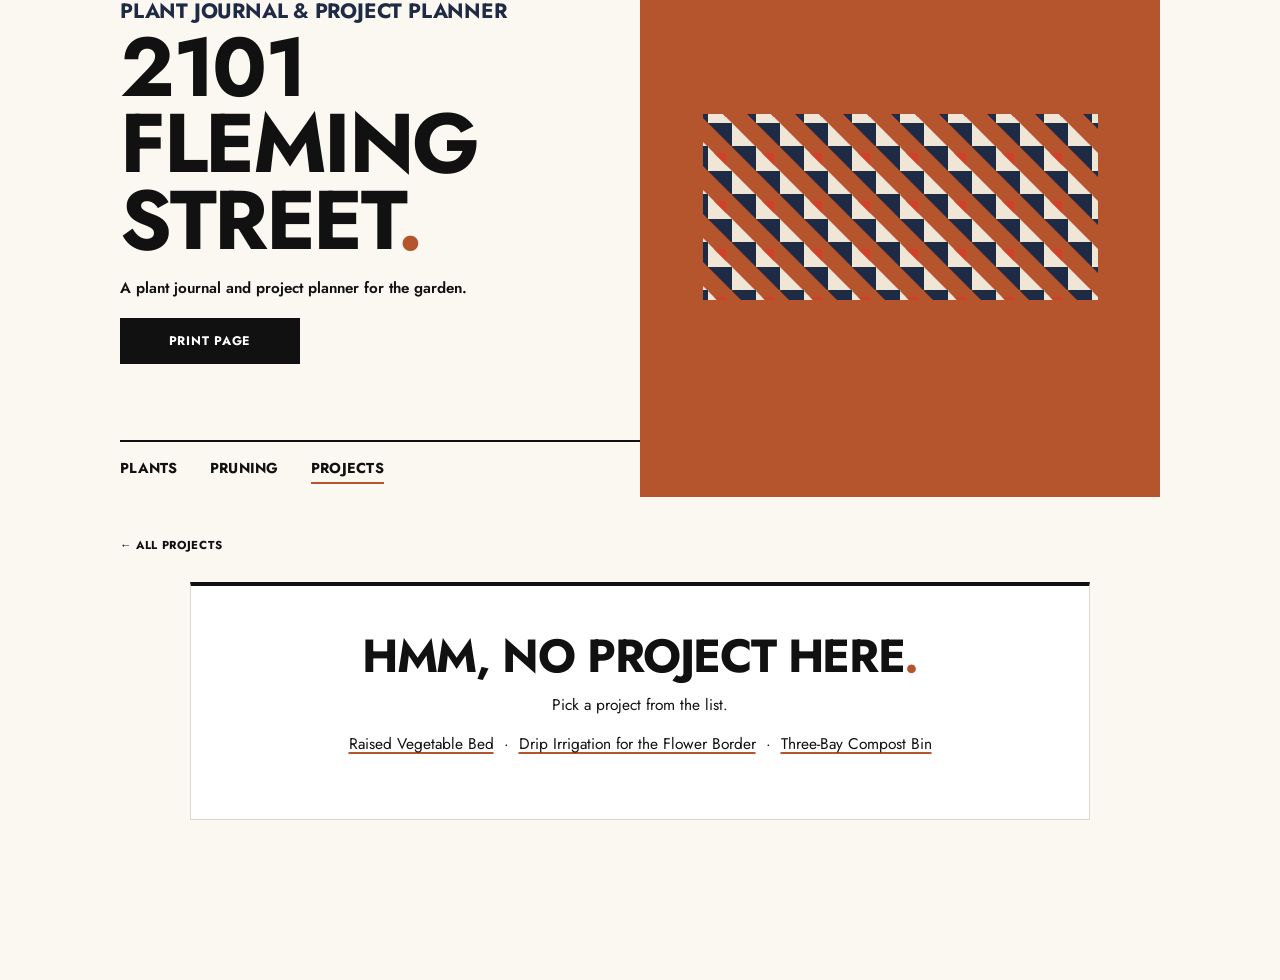
==== commit b8fac0a9: "Keep the header identical on every page Same subtitle and a same-width Print button on all four page" ====
--- a/project.html
+++ b/project.html
@@ -14,9 +14,9 @@
   <header class="site">
     <div>
       <h1 class="site-title"><a href="index.html">2101 Fleming Street</a> <span class="leafmark">Plant journal &amp; project planner</span></h1>
-      <p class="site-sub" id="site-sub">A garden project, step by step.</p>
+      <p class="site-sub">A plant journal and project planner for the garden.</p>
     </div>
-    <button class="btn primary" id="print-btn">Print project</button>
+    <button class="btn primary" id="print-btn">Print page</button>
   </header>
   <nav class="site-nav" aria-label="Sections">
     <a href="index.html">Plants</a>
@@ -65,7 +65,6 @@
   }
 
   document.title = project.title + " · 2101 Fleming Street";
-  if (project.summary) document.getElementById("site-sub").textContent = project.summary;
 
   var TODO_KEY = "gb:project:" + project.id + ":todos";
   var SHOP_KEY = "gb:project:" + project.id + ":shopping";
--- a/styles.css
+++ b/styles.css
@@ -1,30 +1,26 @@
 /* =====================================================================
    2101 Fleming Street — shared styles
-   Editorial mid-century: a portfolio-cover layout. Heavy geometric
-   wordmark, small navy kicker, a terracotta colour block carrying a
-   Bauhaus-style print, thin black rules with bold captions, and subtle
-   pastels inside the sections.
+   Editorial mid-century: light cream ground, black type, thin black
+   rules with bold caption labels, and terracotta / navy used only as
+   highlights. One light theme throughout, on screen and in print.
    ===================================================================== */
 
 :root{
-  --ground:#FFFFFF;
-  --ground-deep:#F2EFEA;
+  --ground:#FBF8F2;          /* light cream */
+  --ground-deep:#F1ECE2;
   --paper:#FFFFFF;
-  --ink:#141414;
-  --ink-soft:#6B6660;
-  --ink-faint:#A9A39B;
-  --hairline:#DDD8D0;
+  --ink:#111111;
+  --ink-soft:#5F5A54;
+  --ink-faint:#A39D95;
+  --hairline:#DED8CE;
+  --rule:#111111;
   --terracotta:#B4552D;
-  --terracotta-deep:#8F4222;
+  --terracotta-tint:#F6E7DF;
   --navy:#1F2A44;
+  --navy-tint:#E3E7EF;
   --red:#D23F2B;
   --cream:#EFE6D6;
-  --blush:#F3DCD2;
-  --sage:#DCE3D5;
-  --butter:#F5E9C9;
-  --powder:#D9E2EA;
-  --lavender:#E4DDE8;
-  --line:#141414;
+  --line:#111111;
   --font:"Jost", "Futura", "Avenir Next", "Century Gothic", "Helvetica Neue", Arial, sans-serif;
   --pattern:url("data:image/svg+xml,%3Csvg xmlns='http://www.w3.org/2000/svg' width='48' height='48' viewBox='0 0 48 48'%3E%3Cpath d='M0 0h24v24z' fill='%231F2A44'/%3E%3Cpath d='M24 24h24v24z' fill='%231F2A44'/%3E%3Cpath d='M24 0l24 24H24z' fill='%23EFE6D6'/%3E%3Cpath d='M0 24l24 24H0z' fill='%23EFE6D6'/%3E%3Cpath d='M30 6h12v12z' fill='%23D23F2B'/%3E%3C/svg%3E");
   /* legacy tokens */
@@ -36,26 +32,7 @@
   --clay:var(--terracotta);
   --font-body:var(--font);
   --font-display:var(--font);
-}
-@media (prefers-color-scheme: dark){
-  :root:not([data-theme="light"]){
-    --ground:#151414;
-    --ground-deep:#1F1D1C;
-    --ink:#F2EEE8;
-    --ink-soft:#A8A198;
-    --ink-faint:#6A645D;
-    --hairline:#332F2C;
-    --card:#1F1D1C;
-  }
-}
-:root[data-theme="dark"]{
-  --ground:#151414;
-  --ground-deep:#1F1D1C;
-  --ink:#F2EEE8;
-  --ink-soft:#A8A198;
-  --ink-faint:#6A645D;
-  --hairline:#332F2C;
-  --card:#1F1D1C;
+  color-scheme:light;
 }
 
 *{ box-sizing:border-box; }
@@ -71,11 +48,21 @@
   padding-block:0 96px;
   padding-inline:20px;
 }
-a{ color:var(--ink); text-underline-offset:3px; text-decoration-thickness:1.5px; }
+a{ color:var(--ink); text-underline-offset:3px; text-decoration-thickness:1.5px; text-decoration-color:var(--terracotta); }
 a:hover{ color:var(--terracotta); }
 img{ max-width:100%; }
 strong, b{ font-weight:700; }
 
+/* shared caption label: bold, small, uppercase, black */
+.box-title, .care-head div, table.info th, table.log th, table.money th, table.schedule th,
+.care-box .care-col h4, .uses-box h4, .pruning-col h4, .pruning-notes h4, .field,
+.budget-summary .lbl, .project-meta, .project-tags .meta-item, .todo-list .todo-when,
+.count, .plant-id, .sheet-foot, .back-link{
+  font-weight:700;
+  letter-spacing:.06em;
+  text-transform:uppercase;
+}
+
 /* ---------- cover / header ---------- */
 .chrome{ max-width:1040px; margin:0 auto; }
 header.site{
@@ -85,19 +72,25 @@
   align-items:center;
   column-gap:48px;
   row-gap:20px;
-  padding-block:40px 0;
+  padding-block:0;
   margin-bottom:0;
-  min-height:420px;
+  height:440px;              /* fixed: the header never changes size between pages */
   position:relative;
 }
 header.site > div{ grid-area:copy; align-self:end; }
-header.site > .btn{ grid-area:button; justify-self:start; align-self:start; margin-bottom:36px; }
-header.site::after{
-  /* the colour block: terracotta with a framed Bauhaus print */
+header.site > .btn{ grid-area:button; justify-self:start; align-self:start; min-width:180px; text-align:center; }
+header.site{ grid-template-rows:1fr auto 1fr; grid-template-areas:"copy block" "button block" ". block"; }
+header.site::before{
   content:"";
   grid-area:block;
   align-self:stretch;
-  min-height:420px;
+  background:var(--terracotta);
+}
+header.site::after{
+  /* framed geometric print on the colour block */
+  content:"";
+  grid-area:block;
+  align-self:stretch;
   background-color:var(--terracotta);
   background-image:var(--pattern);
   background-repeat:repeat;
@@ -105,17 +98,7 @@
   background-position:center 22%;
   background-clip:content-box;
   padding:22% 12% 38%;
-  box-shadow:inset 0 0 0 1px var(--terracotta);
-  outline:none;
   position:relative;
-}
-header.site::before{
-  /* the terracotta field behind the print (the block itself) */
-  content:"";
-  grid-area:block;
-  align-self:stretch;
-  background:var(--terracotta);
-  min-height:420px;
 }
 .site-title{
   margin:0;
@@ -149,10 +132,6 @@
   line-height:1.3;
   color:var(--ink);
 }
-@media (prefers-color-scheme: dark){
-  :root:not([data-theme="light"]) .site-title .leafmark{ color:#9FB0D6; }
-}
-:root[data-theme="dark"] .site-title .leafmark{ color:#9FB0D6; }
 
 nav.site-nav{
   display:flex;
@@ -161,7 +140,7 @@
   gap:0 32px;
   margin:0 0 48px;
   padding:14px 0 0;
-  border-top:2px solid var(--ink);
+  border-top:2px solid var(--rule);
 }
 nav.site-nav::after{
   content:"2101 Fleming Street · Plant journal & projects";
@@ -182,9 +161,10 @@
   border-bottom:2px solid transparent;
 }
 nav.site-nav a:hover{ color:var(--terracotta); }
-nav.site-nav a[aria-current="page"]{ color:var(--terracotta); border-bottom-color:var(--terracotta); }
+nav.site-nav a[aria-current="page"]{ color:var(--ink); border-bottom-color:var(--terracotta); }
 nav.site-nav a:focus-visible{ outline:2px solid var(--navy); outline-offset:4px; }
 
+/* ---------- buttons: always black on white or white on black ---------- */
 .btn{
   font-family:var(--font);
   font-weight:700;
@@ -194,19 +174,20 @@
   border-radius:0;
   padding:12px 24px;
   cursor:pointer;
-  border:2px solid var(--ink);
-  background:transparent;
-  color:var(--ink);
+  border:2px solid #111111;
+  background:#FFFFFF;
+  color:#111111;
   text-decoration:none;
   display:inline-block;
   transition:background .15s, color .15s, border-color .15s;
 }
-.btn:hover{ background:var(--ink); color:var(--ground); }
-.btn.primary{ background:var(--ink); color:#fff; }
-.btn.primary:hover{ background:var(--terracotta); border-color:var(--terracotta); }
+.btn:hover{ background:var(--terracotta); border-color:var(--terracotta); color:#FFFFFF; }
+.btn.primary{ background:#111111; color:#FFFFFF; }
+.btn.primary:hover{ background:var(--terracotta); border-color:var(--terracotta); color:#FFFFFF; }
 .btn:focus-visible{ outline:2px solid var(--navy); outline-offset:3px; }
 .btn.small{ padding:5px 12px; font-size:.68rem; }
-.btn.danger{ border-color:var(--red); color:var(--red); }
+.btn.danger{ border-color:var(--red); color:var(--red); background:#FFFFFF; }
+.btn.danger:hover{ background:var(--red); color:#FFFFFF; }
 
 /* ---------- toolbar + index ---------- */
 .toolbar{
@@ -230,14 +211,7 @@
 }
 .search-wrap input::placeholder{ color:var(--ink-faint); }
 .search-wrap input:focus-visible{ outline:none; border-bottom-color:var(--terracotta); }
-.count{
-  font-weight:700;
-  font-size:.78rem;
-  letter-spacing:.06em;
-  text-transform:uppercase;
-  color:var(--terracotta);
-  white-space:nowrap;
-}
+.count{ font-size:.78rem; color:var(--terracotta); white-space:nowrap; }
 
 .index-grid{
   display:grid;
@@ -273,8 +247,7 @@
   justify-content:center;
   font-size:1.1rem;
 }
-.index-card:nth-child(3n+2) .index-thumb{ background:var(--navy); }
-.index-card:nth-child(3n+3) .index-thumb{ background:var(--sage); }
+.index-card:nth-child(2n) .index-thumb{ background:var(--navy); }
 .index-thumb img{ width:100%; height:100%; object-fit:cover; display:block; }
 .index-name{ font-weight:700; font-size:1rem; line-height:1.25; text-transform:uppercase; letter-spacing:-.01em; }
 .index-sci{ font-style:italic; font-size:.82rem; color:var(--ink-soft); line-height:1.3; }
@@ -285,20 +258,19 @@
   font-size:.92rem;
 }
 
-/* ---------- printable sheets ---------- */
+/* ---------- sheets: white pages on the cream ground ---------- */
 .sheet{
   background:#FFFFFF;
-  color:#141414;
+  color:#111111;
   max-width:900px;
   margin:0 auto 64px;
   padding:52px 56px 44px;
-  border:2px solid #141414;
+  border:1px solid var(--hairline);
+  border-top:4px solid #111111;
   border-radius:0;
   position:relative;
 }
-.sheet, .sheet *{ --line:#141414; }
-.sheet a{ color:#141414; }
-.sheet a:hover{ color:var(--terracotta); }
+.sheet, .sheet *{ --line:#111111; }
 
 .script-h{
   font-family:var(--font);
@@ -308,14 +280,11 @@
   letter-spacing:-.03em;
   text-transform:uppercase;
   margin:0 0 10px;
-  color:#141414;
+  color:#111111;
 }
 .script-h::after{ content:"."; color:var(--terracotta); }
 .plant-id{
-  font-weight:700;
   font-size:.8rem;
-  letter-spacing:.04em;
-  text-transform:uppercase;
   margin:2px 0 0;
   min-height:1.4em;
   color:var(--navy);
@@ -323,36 +292,39 @@
 .plant-id .sci{
   font-weight:400;
   font-style:italic;
-  color:#6B6660;
+  color:var(--ink-soft);
   text-transform:none;
   letter-spacing:0;
   font-size:.92rem;
 }
 
-.box{ border:2px solid var(--line); background:#fff; }
+/* A section: black rule on top, bold label, hairlines inside. */
+.box{ border:none; border-top:2px solid var(--line); border-bottom:1px solid var(--hairline); background:#fff; }
 .box-title{
-  font-weight:700;
   font-size:.76rem;
-  letter-spacing:.06em;
-  text-transform:uppercase;
   text-align:left;
-  border-bottom:2px solid var(--line);
-  padding:9px 14px;
-  color:#141414;
-  background:var(--sage);
-}
+  border-bottom:1px solid var(--hairline);
+  padding:10px 0 9px;
+  color:#111111;
+  background:transparent;
+  display:flex;
+  align-items:center;
+  gap:10px;
+}
+.box-title::before{ content:""; width:8px; height:8px; background:var(--terracotta); flex:none; }
+.uses-box .box-title::before, .photo-box .box-title::before{ background:var(--navy); }
 
 .top-grid{
   display:grid;
   grid-template-columns:5fr 6fr;
-  gap:28px;
-  margin-bottom:28px;
+  gap:36px;
+  margin-bottom:32px;
 }
 .photo-box{ margin-top:20px; display:flex; flex-direction:column; }
-.photo-box .box-title{ background:var(--blush); }
 .photo-well{
   flex:1;
   min-height:250px;
+  margin:12px 0;
   display:flex;
   align-items:center;
   justify-content:center;
@@ -368,30 +340,32 @@
   font-size:.68rem;
   font-weight:700;
   letter-spacing:.1em;
-  color:#141414;
+  color:#111111;
   text-transform:uppercase;
   background:#fff;
   padding:6px 12px;
 }
 
-table.info{ width:100%; border-collapse:collapse; }
+table.info{ width:100%; border-collapse:collapse; border-top:2px solid var(--line); }
 table.info caption{
   caption-side:top;
-  border:2px solid var(--line);
+  border:none;
+  background:transparent;
+  border-top:2px solid var(--line);
   border-bottom:none;
-  background:var(--butter);
-}
+}
+table.info caption.box-title{ display:table-caption; border-top:none; border-bottom:1px solid var(--hairline); white-space:nowrap; }
+table.info caption.box-title::before{ display:inline-block; margin-right:10px; vertical-align:middle; }
 table.info th{
-  font-weight:700;
   font-size:.7rem;
-  letter-spacing:.06em;
-  text-transform:uppercase;
   text-align:left;
   width:38%;
-  padding:9px 12px;
-  border:2px solid var(--line);
-}
-table.info td{ border:2px solid var(--line); padding:9px 12px; font-size:.92rem; }
+  padding:10px 12px 10px 0;
+  border:none;
+  border-bottom:1px solid var(--hairline);
+  color:var(--ink-soft);
+}
+table.info td{ border:none; border-bottom:1px solid var(--hairline); padding:10px 0; font-size:.92rem; }
 
 .cb-row{ display:flex; flex-direction:column; gap:8px; }
 .cb{ display:flex; align-items:center; gap:9px; font-size:.88rem; }
@@ -408,73 +382,41 @@
 .mid-grid{
   display:grid;
   grid-template-columns:1fr 1fr;
-  gap:28px;
-  margin-bottom:28px;
+  gap:36px;
+  margin-bottom:32px;
 }
 .care-box .care-cols{ display:grid; grid-template-columns:1fr 1fr 1.2fr; }
-.care-box .care-col{ padding:12px 14px; }
-.care-box .care-col + .care-col{ border-left:2px solid var(--line); }
-.care-box .care-col h4, .uses-box h4{
-  margin:0 0 8px;
-  font-size:.7rem;
-  font-weight:700;
-  letter-spacing:.06em;
-  text-transform:uppercase;
-}
-.care-head{ display:grid; grid-template-columns:1fr 1fr 1.2fr; border-bottom:2px solid var(--line); background:var(--powder); }
-.care-head div{
-  font-weight:700;
-  font-size:.76rem;
-  letter-spacing:.06em;
-  text-transform:uppercase;
-  text-align:left;
-  padding:9px 14px;
-}
-.care-head div + div{ border-left:2px solid var(--line); }
-.uses-box .box-title{ background:var(--lavender); }
+.care-box .care-col{ padding:12px 14px 14px 0; }
+.care-box .care-col + .care-col{ border-left:1px solid var(--hairline); padding-left:14px; }
+.care-box .care-col h4, .uses-box h4{ margin:0 0 8px; font-size:.7rem; }
+.care-head{ display:grid; grid-template-columns:1fr 1fr 1.2fr; border-bottom:1px solid var(--hairline); background:transparent; }
+.care-head div{ font-size:.76rem; text-align:left; padding:10px 14px 9px 0; }
+.care-head div + div{ border-left:1px solid var(--hairline); padding-left:14px; }
+.care-head div:first-child{ display:flex; align-items:center; gap:10px; }
+.care-head div:first-child::before{ content:""; width:8px; height:8px; background:var(--terracotta); flex:none; }
 
 .uses-grid{
   display:grid;
   grid-template-columns:repeat(3, 1fr);
   gap:9px 10px;
-  padding:14px 14px;
-}
-
-/* ---------- pruning section (terracotta) ---------- */
-.pruning-box{ border-color:var(--line); margin-bottom:28px; }
-.pruning-box .box-title{
-  background:var(--terracotta);
-  color:#fff;
-  display:flex;
-  align-items:center;
-  gap:10px;
-}
+  padding:14px 0;
+}
+
+/* ---------- pruning section (terracotta highlight) ---------- */
+.pruning-box{ margin-bottom:32px; }
+.pruning-box .box-title{ color:var(--terracotta); }
+.pruning-box .box-title::before{ display:none; }
 .pruning-box .box-title .snips{ font-size:.95rem; }
 .pruning-grid{ display:grid; grid-template-columns:1.1fr 1.3fr 1.6fr; }
-.pruning-col{ padding:14px 14px; }
-.pruning-col + .pruning-col{ border-left:2px solid var(--line); }
-.pruning-col h4, .pruning-notes h4{
-  margin:0 0 9px;
-  font-size:.7rem;
-  font-weight:700;
-  letter-spacing:.06em;
-  text-transform:uppercase;
-  color:var(--terracotta);
-}
+.pruning-col{ padding:14px 14px 14px 0; }
+.pruning-col + .pruning-col{ border-left:1px solid var(--hairline); padding-left:14px; }
+.pruning-col h4, .pruning-notes h4{ margin:0 0 9px; font-size:.7rem; color:var(--terracotta); }
 .pruning-methods{ display:grid; grid-template-columns:1fr 1fr; gap:8px 10px; }
 .pruning-fields{ display:flex; flex-direction:column; gap:14px; }
-.field{
-  display:flex;
-  align-items:baseline;
-  gap:10px;
-  font-size:.7rem;
-  font-weight:700;
-  letter-spacing:.06em;
-  text-transform:uppercase;
-}
+.field{ display:flex; align-items:baseline; gap:10px; font-size:.7rem; }
 .field .fill-line{ flex:1; }
 .fill-line{
-  border-bottom:1.5px solid var(--line);
+  border-bottom:1px solid var(--line);
   min-height:1.25em;
   font-family:var(--font);
   font-weight:400;
@@ -482,43 +424,39 @@
   letter-spacing:0;
   text-transform:none;
 }
-.pruning-notes{ grid-column:1 / -1; border-top:2px solid var(--line); padding:14px 14px; }
-
-.bottom-grid{ display:grid; grid-template-columns:1fr 1fr; gap:28px; }
-table.log{ width:100%; border-collapse:collapse; }
+.pruning-notes{ grid-column:1 / -1; border-top:1px solid var(--hairline); padding:14px 0; }
+
+.bottom-grid{ display:grid; grid-template-columns:1fr 1fr; gap:36px; }
+table.log{ width:100%; border-collapse:collapse; border-top:2px solid var(--line); }
 table.log th{
-  font-weight:700;
   font-size:.76rem;
-  letter-spacing:.06em;
-  text-transform:uppercase;
   text-align:left;
-  border:2px solid var(--line);
-  padding:9px 12px;
-  background:var(--sage);
+  border:none;
+  border-bottom:1px solid var(--hairline);
+  padding:10px 12px 9px 0;
+  background:transparent;
 }
 table.log th:first-child{ width:26%; }
 table.log td{
-  border:2px solid var(--line);
-  padding:0 12px;
+  border:none;
+  border-bottom:1px solid var(--hairline);
+  padding:0 12px 0 0;
   height:32px;
   font-size:.9rem;
 }
-.notes-lines{ padding:16px 14px; display:flex; flex-direction:column; }
-.notes-lines .fill-line{ min-height:2.1em; display:flex; align-items:flex-end; padding-bottom:2px; }
+.notes-lines{ padding:16px 0 4px; display:flex; flex-direction:column; }
+.notes-lines .fill-line{ min-height:2.1em; display:flex; align-items:flex-end; padding-bottom:2px; border-bottom-color:var(--hairline); }
 .notes-lines .fill-line.filled-text{ border-bottom-color:transparent; display:block; }
 
 .sheet-foot{
   display:flex;
   justify-content:space-between;
   align-items:center;
-  margin-top:36px;
+  margin-top:40px;
   padding-top:12px;
   border-top:2px solid var(--line);
-  font-weight:700;
   font-size:.72rem;
-  letter-spacing:.06em;
-  text-transform:uppercase;
-  color:#141414;
+  color:#111111;
 }
 .sheet-foot .leafmark{
   width:10px; height:10px;
@@ -532,36 +470,32 @@
 .guide-grid{
   display:grid;
   grid-template-columns:repeat(auto-fit, minmax(230px, 1fr));
-  gap:14px;
+  gap:0 28px;
   margin-bottom:22px;
 }
 .guide-card{
   border:none;
-  padding:20px 20px 18px;
-  background:var(--sage);
-}
-.guide-card:nth-child(6n+2){ background:var(--blush); }
-.guide-card:nth-child(6n+3){ background:var(--butter); }
-.guide-card:nth-child(6n+4){ background:var(--powder); }
-.guide-card:nth-child(6n+5){ background:var(--lavender); }
-.guide-card:nth-child(6n+6){ background:var(--cream); }
+  border-bottom:1px solid var(--hairline);
+  padding:18px 0 18px;
+  background:transparent;
+}
 .guide-card h3{
   margin:0 0 8px;
   font-family:var(--font);
   font-weight:700;
-  font-size:1.5rem;
+  font-size:1.4rem;
   letter-spacing:-.02em;
   text-transform:uppercase;
   line-height:1;
-  color:#141414;
+  color:#111111;
 }
 .guide-card h3::after{ content:"."; color:var(--terracotta); }
 .guide-card p{ margin:0; font-size:.9rem; }
-.guide-card .when{ font-size:.82rem; color:#4A4541; margin-top:10px; font-style:italic; }
+.guide-card .when{ font-size:.82rem; color:var(--ink-soft); margin-top:10px; font-style:italic; }
 table.calendar{ width:100%; border-collapse:collapse; margin-bottom:22px; }
 table.calendar th, table.calendar td{
   border:none;
-  border-bottom:2px solid var(--line);
+  border-bottom:1px solid var(--hairline);
   padding:16px 14px 16px 0;
   font-size:.92rem;
   vertical-align:top;
@@ -575,13 +509,10 @@
   text-transform:uppercase;
   line-height:1;
   width:22%;
-  color:#141414;
+  color:#111111;
   padding-top:18px;
 }
-table.calendar tr:nth-child(1) th{ color:var(--navy); }
-table.calendar tr:nth-child(2) th{ color:#5E7A3A; }
-table.calendar tr:nth-child(3) th{ color:#C48A1E; }
-table.calendar tr:nth-child(4) th{ color:var(--terracotta); }
+table.calendar th::after{ content:"."; color:var(--terracotta); }
 table.calendar td ul{ margin:0; padding-left:16px; }
 table.calendar td li{ margin-bottom:5px; }
 table.calendar td li::marker{ color:var(--terracotta); }
@@ -591,13 +522,13 @@
 table.schedule{ width:100%; border-collapse:collapse; }
 table.schedule th, table.schedule td{
   border:none;
-  border-bottom:1.5px solid var(--line);
+  border-bottom:1px solid var(--hairline);
   padding:10px 12px 10px 0;
   font-size:.88rem;
   text-align:left;
   vertical-align:top;
 }
-table.schedule th{ font-size:.7rem; font-weight:700; letter-spacing:.06em; text-transform:uppercase; border-bottom-width:2px; }
+table.schedule th{ font-size:.7rem; border-bottom:1px solid var(--line); }
 table.schedule td.blank{ height:34px; }
 
 /* ---------- projects ---------- */
@@ -639,21 +570,11 @@
 .project-card:nth-child(3n+2) .project-cover{ background-color:var(--navy); }
 .project-card:nth-child(3n+3) .project-cover{ background-color:var(--cream); }
 .project-cover img{ width:100%; height:100%; object-fit:cover; display:block; }
-.project-body{ padding:0; display:flex; flex-direction:column; gap:6px; flex:1; border-top:2px solid var(--ink); padding-top:14px; }
+.project-body{ padding:14px 0 0; display:flex; flex-direction:column; gap:6px; flex:1; border-top:2px solid var(--ink); }
 .project-title{ font-family:var(--font); font-weight:700; font-size:1.5rem; letter-spacing:-.03em; text-transform:uppercase; line-height:.98; margin:0; transition:color .15s; }
 .project-title::after{ content:"."; color:var(--terracotta); }
 .project-summary{ margin:2px 0 0; font-size:.9rem; color:var(--ink-soft); flex:1; }
-.project-meta{
-  display:flex;
-  flex-wrap:wrap;
-  gap:6px 16px;
-  font-weight:600;
-  font-size:.7rem;
-  letter-spacing:.06em;
-  text-transform:uppercase;
-  color:var(--ink);
-  margin-top:8px;
-}
+.project-meta{ display:flex; flex-wrap:wrap; gap:6px 16px; font-weight:600; font-size:.7rem; color:var(--ink); margin-top:8px; }
 .badge{
   display:inline-block;
   font-size:.68rem;
@@ -662,12 +583,14 @@
   text-transform:uppercase;
   padding:3px 9px;
   border-radius:0;
-  background:var(--butter);
-  color:#141414;
-}
-.badge.planned{ background:var(--butter); }
-.badge.progress{ background:var(--terracotta); color:#fff; }
-.badge.done{ background:var(--navy); color:#fff; }
+  background:#FFFFFF;
+  color:#111111;
+  border:2px solid #111111;
+  line-height:1.3;
+}
+.badge.planned{ background:#FFFFFF; color:#111111; border-color:#111111; }
+.badge.progress{ background:var(--terracotta); color:#FFFFFF; border-color:var(--terracotta); }
+.badge.done{ background:var(--navy); color:#FFFFFF; border-color:var(--navy); }
 .progress-bar{
   height:4px;
   background:var(--hairline);
@@ -682,11 +605,11 @@
 .project-head{ margin-bottom:24px; }
 .project-head h1.script-h{ font-size:3.2rem; max-width:14ch; }
 .project-tags{ display:flex; flex-wrap:wrap; gap:8px 16px; align-items:center; margin:14px 0 0; }
-.project-tags .meta-item{ font-weight:600; font-size:.72rem; letter-spacing:.06em; text-transform:uppercase; color:#141414; }
-.project-intro{ margin:18px 0 0; font-size:1rem; max-width:62ch; color:#141414; }
+.project-tags .meta-item{ font-weight:600; font-size:.72rem; color:#111111; }
+.project-intro{ margin:18px 0 0; font-size:1rem; max-width:62ch; color:#111111; }
 .hero{
   border:none;
-  margin:28px 0 32px;
+  margin:28px 0 36px;
   min-height:260px;
   max-height:480px;
   display:flex;
@@ -704,7 +627,7 @@
   display:grid;
   grid-template-columns:repeat(auto-fill, minmax(170px, 1fr));
   gap:14px;
-  padding:14px;
+  padding:14px 0;
 }
 .gallery figure{ margin:0; }
 .gallery .gal-img{
@@ -712,28 +635,23 @@
   max-width:100%;
   border:none;
   overflow:hidden;
-  background:var(--blush);
+  background:var(--terracotta-tint);
   display:flex;
   align-items:center;
   justify-content:center;
 }
-.gallery figure:nth-child(4n+2) .gal-img{ background:var(--powder); }
-.gallery figure:nth-child(4n+3) .gal-img{ background:var(--sage); }
-.gallery figure:nth-child(4n+4) .gal-img{ background:var(--butter); }
+.gallery figure:nth-child(3n+2) .gal-img{ background:var(--navy-tint); }
+.gallery figure:nth-child(3n+3) .gal-img{ background:var(--ground-deep); }
 .gallery .gal-img img{ width:100%; height:100%; object-fit:cover; display:block; }
-.gallery figcaption{ font-size:.8rem; font-weight:600; color:#141414; margin-top:7px; }
-
-.section-box{ margin-bottom:28px; }
-.section-box .box-title{ display:flex; align-items:center; justify-content:space-between; gap:8px; }
-.section-box .box-title .tally{ font-weight:600; letter-spacing:0; text-transform:none; color:#4A4541; }
-/* pastel bands down the project page (project head and hero are the first two divs) */
-.section-box:nth-of-type(3) .box-title{ background:var(--blush); }     /* to-do */
-.section-box:nth-of-type(4) .box-title{ background:var(--powder); }    /* photos */
-.section-box:nth-of-type(5) .box-title{ background:var(--butter); }    /* budget */
-.section-box:nth-of-type(6) .box-title{ background:var(--sage); }      /* shopping */
-.section-box:nth-of-type(7) .box-title{ background:var(--lavender); }  /* notes */
-
-.todo-list{ list-style:none; margin:0; padding:4px 14px 8px; }
+.gallery figcaption{ font-size:.8rem; font-weight:600; color:#111111; margin-top:7px; }
+
+.section-box{ margin-bottom:32px; }
+.section-box .box-title{ justify-content:flex-start; }
+.section-box .box-title .tally{ margin-left:auto; font-weight:600; letter-spacing:0; text-transform:none; color:var(--ink-soft); }
+.section-box:nth-of-type(4) .box-title::before,
+.section-box:nth-of-type(6) .box-title::before{ background:var(--navy); }
+
+.todo-list{ list-style:none; margin:0; padding:4px 0 8px; }
 .todo-list li{
   display:flex;
   align-items:flex-start;
@@ -747,7 +665,7 @@
   appearance:none;
   width:16px; height:16px;
   margin:3px 0 0;
-  border:2px solid #141414;
+  border:2px solid #111111;
   border-radius:0;
   background:#fff;
   flex:none;
@@ -765,29 +683,30 @@
 .todo-list input[type="checkbox"]:checked::before{ transform:scale(1); }
 .todo-list input[type="checkbox"]:focus-visible{ outline:2px solid var(--navy); outline-offset:2px; }
 .todo-list label{ flex:1; cursor:pointer; }
-.todo-list li.done label{ text-decoration:line-through; color:#A9A39B; }
-.todo-list .todo-note{ display:block; font-size:.82rem; color:#6B6660; margin-top:2px; }
-.todo-list .todo-when{ font-size:.66rem; font-weight:700; letter-spacing:.08em; text-transform:uppercase; color:var(--navy); white-space:nowrap; margin-top:6px; }
+.todo-list li.done label{ text-decoration:line-through; color:var(--ink-faint); }
+.todo-list .todo-note{ display:block; font-size:.82rem; color:var(--ink-soft); margin-top:2px; }
+.todo-list .todo-when{ font-size:.66rem; color:var(--navy); white-space:nowrap; margin-top:6px; }
 
 table.money{ width:100%; border-collapse:collapse; }
 table.money th, table.money td{
   border:none;
   border-bottom:1px solid var(--hairline);
-  padding:10px 12px;
+  padding:10px 12px 10px 0;
   font-size:.9rem;
   text-align:left;
   vertical-align:top;
 }
-table.money th{ font-size:.68rem; font-weight:700; letter-spacing:.08em; text-transform:uppercase; border-bottom:2px solid var(--line); }
+table.money th{ font-size:.68rem; border-bottom:1px solid var(--line); }
 table.money td.num, table.money th.num{ text-align:right; white-space:nowrap; font-variant-numeric:tabular-nums; }
+table.money td:last-child, table.money th:last-child{ padding-right:0; }
 table.money tfoot td{ font-weight:700; border-bottom:none; border-top:2px solid var(--line); }
-table.money td.muted{ color:#A9A39B; }
-table.money tr.bought td:not(.check){ text-decoration:line-through; color:#A9A39B; }
-table.money td.check{ text-align:center; width:44px; }
+table.money td.muted{ color:var(--ink-faint); }
+table.money tr.bought td:not(.check){ text-decoration:line-through; color:var(--ink-faint); }
+table.money td.check{ text-align:center; width:36px; padding-left:0; }
 table.money td.check input{
   appearance:none;
   width:14px; height:14px;
-  border:2px solid #141414;
+  border:2px solid #111111;
   border-radius:0;
   background:#fff;
   margin:0;
@@ -808,16 +727,16 @@
   display:grid;
   grid-template-columns:repeat(auto-fit, minmax(140px, 1fr));
   gap:0;
-  border-bottom:2px solid var(--line);
-}
-.budget-summary div{ padding:14px 14px 12px; }
-.budget-summary div + div{ border-left:2px solid var(--line); }
-.budget-summary .lbl{ display:block; font-size:.64rem; font-weight:700; letter-spacing:.08em; text-transform:uppercase; color:#6B6660; margin-bottom:4px; }
-.budget-summary .val{ font-family:var(--font); font-weight:700; font-size:1.9rem; line-height:1; letter-spacing:-.03em; color:#141414; }
+  border-bottom:1px solid var(--line);
+}
+.budget-summary div{ padding:14px 14px 12px 0; }
+.budget-summary div + div{ border-left:1px solid var(--hairline); padding-left:14px; }
+.budget-summary .lbl{ display:block; font-size:.64rem; color:var(--ink-soft); margin-bottom:4px; }
+.budget-summary .val{ font-family:var(--font); font-weight:700; font-size:1.9rem; line-height:1; letter-spacing:-.03em; color:#111111; }
 .budget-summary .val.over{ color:var(--red); }
 .budget-summary .val.under{ color:var(--navy); }
-.local-note{ font-size:.78rem; color:#A9A39B; padding:0 14px 12px; margin:0; }
-.back-link{ font-size:.72rem; font-weight:700; letter-spacing:.08em; text-transform:uppercase; text-decoration:none; display:inline-block; margin:-24px 0 28px; color:var(--ink); }
+.local-note{ font-size:.78rem; color:var(--ink-faint); padding:0 0 12px; margin:0; }
+.back-link{ font-size:.72rem; text-decoration:none; display:inline-block; margin:-24px 0 28px; color:#111111; }
 .back-link:hover{ color:var(--terracotta); }
 .not-found{ text-align:center; padding:48px 20px; }
 
@@ -825,12 +744,14 @@
 @media (max-width: 760px){
   header.site{
     grid-template-columns:1fr;
+    grid-template-rows:auto auto auto;
     grid-template-areas:"block" "copy" "button";
-    min-height:0;
+    height:auto;
     padding-top:0;
+    padding-bottom:28px;
     row-gap:24px;
   }
-  header.site::before, header.site::after{ min-height:180px; }
+  header.site::before, header.site::after{ height:180px; }
   header.site::after{ padding:28px 14%; }
   header.site > .btn{ margin-bottom:24px; }
   .site-title{ font-size:2.6rem; }
@@ -839,12 +760,12 @@
   .sheet{ padding:30px 20px; }
   .top-grid, .mid-grid, .bottom-grid{ grid-template-columns:1fr; }
   .pruning-grid{ grid-template-columns:1fr; }
-  .pruning-col + .pruning-col{ border-left:none; border-top:2px solid var(--line); }
+  .pruning-col + .pruning-col{ border-left:none; border-top:1px solid var(--hairline); padding-left:0; }
   .care-box .care-cols{ grid-template-columns:1fr; }
-  .care-box .care-col + .care-col{ border-left:none; border-top:2px solid var(--line); }
+  .care-box .care-col + .care-col{ border-left:none; border-top:1px solid var(--hairline); padding-left:0; }
   .care-head{ display:none; }
   .care-box .care-col h4{ display:block; }
-  .budget-summary div + div{ border-left:none; border-top:2px solid var(--line); }
+  .budget-summary div + div{ border-left:none; border-top:1px solid var(--hairline); padding-left:0; }
   .table-scroll{ overflow-x:auto; }
   table.calendar th{ font-size:1.05rem; width:28%; }
   .project-head h1.script-h{ font-size:2.4rem; }
@@ -860,6 +781,7 @@
   .btn, .sheet-actions, .photo-hint, .back-link, .local-note{ display:none !important; }
   .sheet{
     border:none;
+    border-top:4px solid #111;
     border-radius:0;
     max-width:none;
     margin:0;
@@ -867,6 +789,6 @@
     break-after:page;
     background:#fff;
   }
-  .box-title, table.log th, .care-head, .guide-card, table.info caption, .badge{ print-color-adjust:exact; -webkit-print-color-adjust:exact; }
+  .badge, .box-title::before, .sheet-foot .leafmark{ print-color-adjust:exact; -webkit-print-color-adjust:exact; }
   .hero, .photo-well{ max-height:300px; }
 }
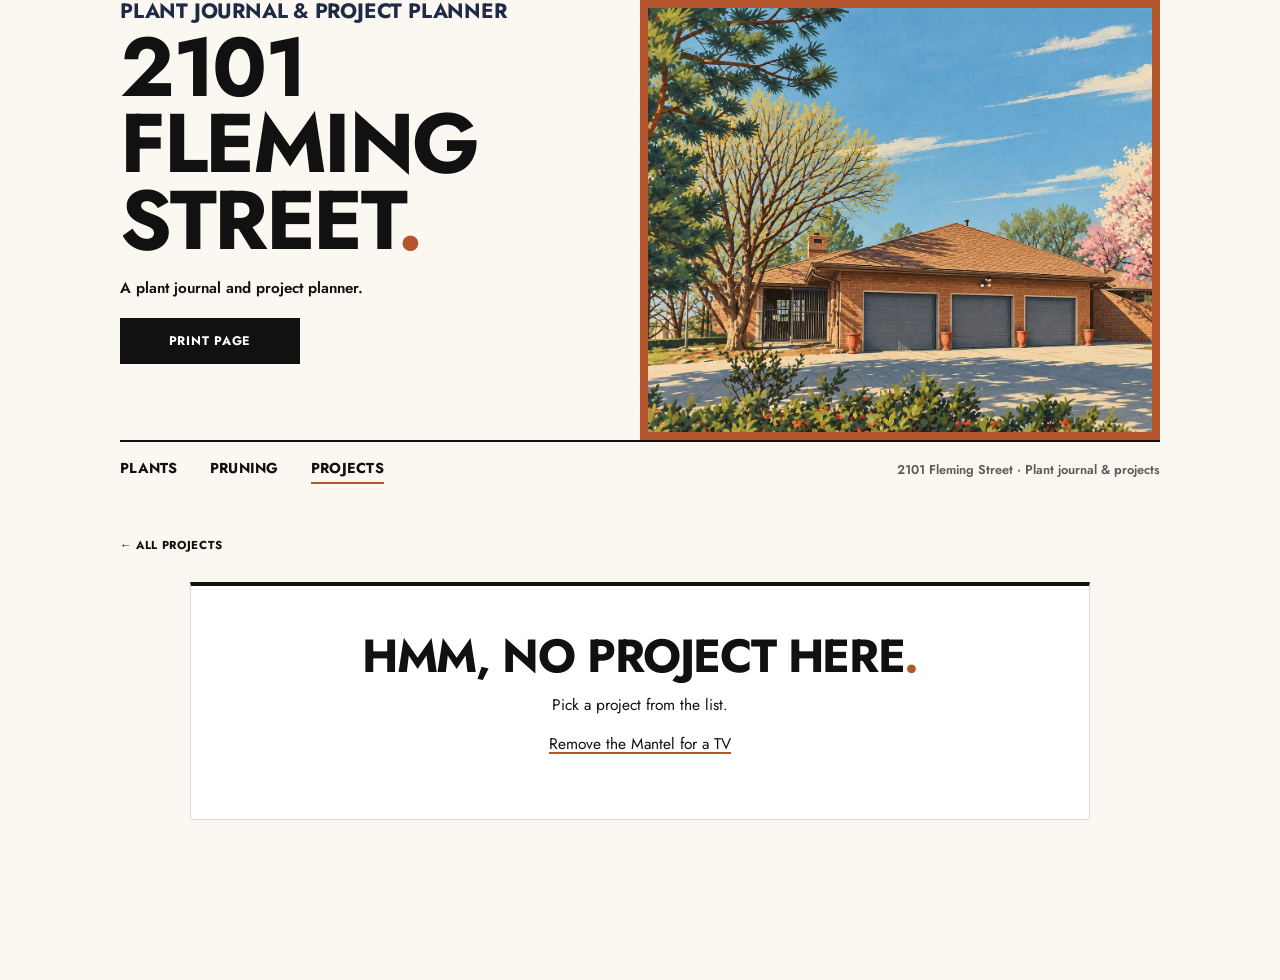
==== commit 804800da: "Replace the example projects with the mantel removal project One real project: taking the oak mantel" ====
--- a/project.html
+++ b/project.html
@@ -14,7 +14,7 @@
   <header class="site">
     <div>
       <h1 class="site-title"><a href="index.html">2101 Fleming Street</a> <span class="leafmark">Plant journal &amp; project planner</span></h1>
-      <p class="site-sub">A plant journal and project planner for the garden.</p>
+      <p class="site-sub">A plant journal and project planner.</p>
     </div>
     <button class="btn primary" id="print-btn">Print page</button>
   </header>
--- a/styles.css
+++ b/styles.css
@@ -100,6 +100,14 @@
   padding:22% 12% 38%;
   position:relative;
 }
+/* With images/cover.jpg in place, the block carries the illustration as a framed print. */
+header.site.has-cover::after{
+  background-image:var(--cover, url("images/cover.jpg"));
+  background-size:cover;
+  background-position:center;
+  background-repeat:no-repeat;
+  padding:1.5%;
+}
 .site-title{
   margin:0;
   display:flex;
@@ -752,6 +760,7 @@
     row-gap:24px;
   }
   header.site::before, header.site::after{ height:180px; }
+  header.site.has-cover::after{ padding:6px; }
   header.site::after{ padding:28px 14%; }
   header.site > .btn{ margin-bottom:24px; }
   .site-title{ font-size:2.6rem; }
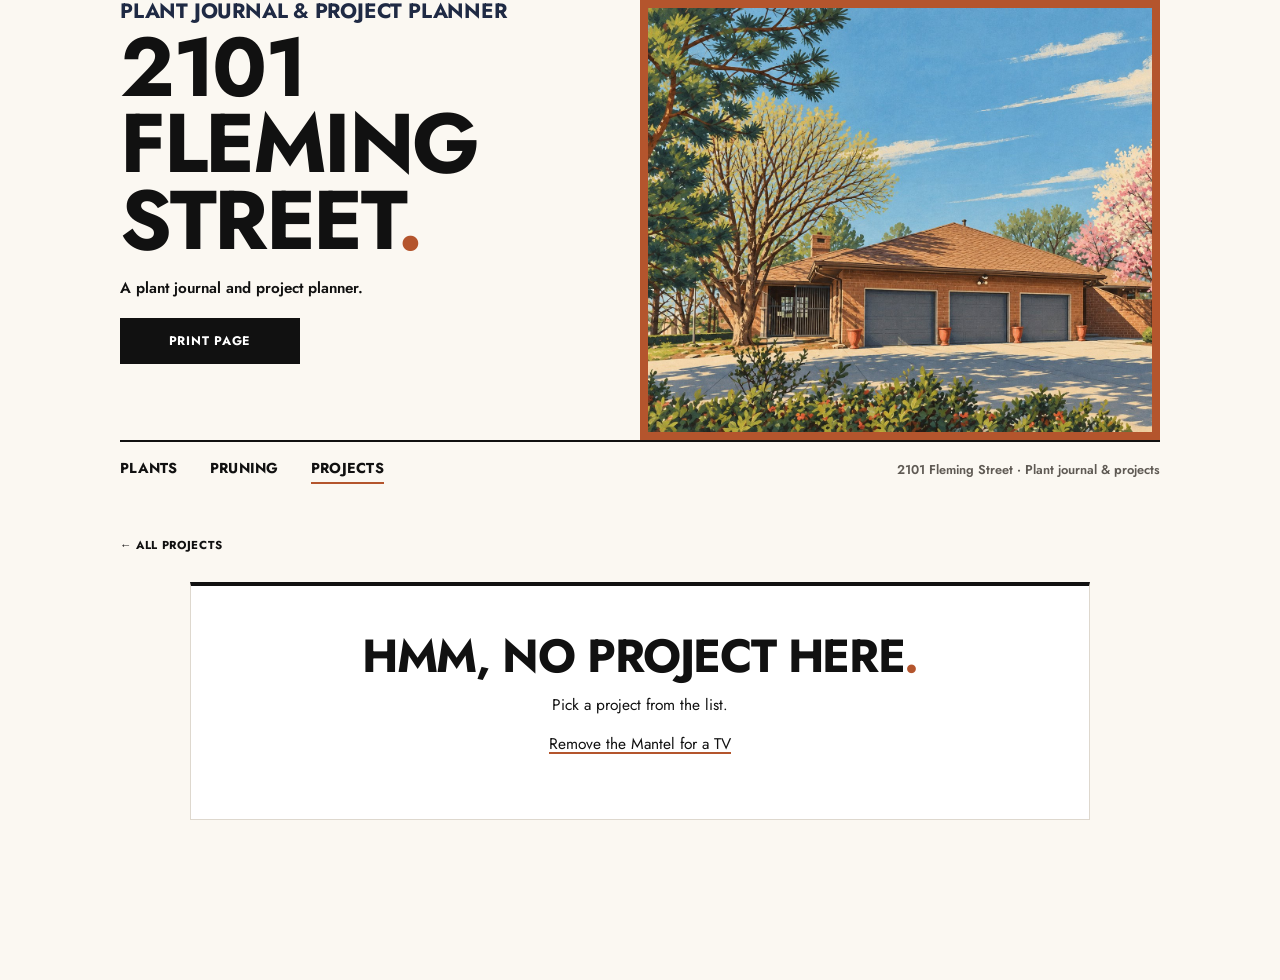
==== commit d65f433d: "Draw the header picture frame with a border and version the asset links A plain border is the most r" ====
--- a/project.html
+++ b/project.html
@@ -7,7 +7,7 @@
 <link rel="icon" href="data:image/svg+xml,<svg xmlns=%22http://www.w3.org/2000/svg%22 viewBox=%220 0 100 100%22><text y=%22.9em%22 font-size=%2290%22>🛠️</text></svg>">
 <link rel="preconnect" href="https://fonts.googleapis.com">
 <link rel="stylesheet" href="https://fonts.googleapis.com/css2?family=Jost:ital,wght@0,400;0,500;0,600;0,700;1,400&display=swap">
-<link rel="stylesheet" href="styles.css">
+<link rel="stylesheet" href="styles.css?v=5">
 </head>
 <body>
 <div class="chrome">
@@ -28,8 +28,8 @@
 
 <main id="project"></main>
 
-<script src="site.js"></script>
-<script src="projects.js"></script>
+<script src="site.js?v=5"></script>
+<script src="projects.js?v=5"></script>
 <script>
 (function(){
   "use strict";
--- a/styles.css
+++ b/styles.css
@@ -80,6 +80,7 @@
 header.site > div{ grid-area:copy; align-self:end; }
 header.site > .btn{ grid-area:button; justify-self:start; align-self:start; min-width:180px; text-align:center; }
 header.site{ grid-template-rows:1fr auto 1fr; grid-template-areas:"copy block" "button block" ". block"; }
+header.site::before, header.site::after{ box-sizing:border-box; }
 header.site::before{
   content:"";
   grid-area:block;
@@ -106,7 +107,9 @@
   background-size:cover;
   background-position:center;
   background-repeat:no-repeat;
-  padding:1.5%;
+  background-clip:padding-box;
+  padding:0;
+  border:8px solid var(--terracotta);
 }
 .site-title{
   margin:0;
@@ -748,6 +751,39 @@
 .back-link:hover{ color:var(--terracotta); }
 .not-found{ text-align:center; padding:48px 20px; }
 
+/* ---------- back to top ---------- */
+.to-top{
+  position:fixed;
+  right:20px;
+  bottom:20px;
+  z-index:50;
+  width:48px; height:48px;
+  padding:0;
+  border:2px solid #111111;
+  background:#111111;
+  color:#FFFFFF;
+  font-family:var(--font);
+  font-weight:700;
+  font-size:.62rem;
+  letter-spacing:.06em;
+  text-transform:uppercase;
+  line-height:1.05;
+  display:flex;
+  flex-direction:column;
+  align-items:center;
+  justify-content:center;
+  gap:2px;
+  cursor:pointer;
+  opacity:0;
+  transform:translateY(12px);
+  pointer-events:none;
+  transition:opacity .2s, transform .2s, background .15s;
+}
+.to-top .arrow{ font-size:1.05rem; line-height:1; }
+.to-top.show{ opacity:1; transform:none; pointer-events:auto; }
+.to-top:hover{ background:var(--terracotta); border-color:var(--terracotta); }
+.to-top:focus-visible{ outline:2px solid var(--navy); outline-offset:3px; }
+
 /* ---------- responsive ---------- */
 @media (max-width: 760px){
   header.site{
@@ -755,12 +791,12 @@
     grid-template-rows:auto auto auto;
     grid-template-areas:"block" "copy" "button";
     height:auto;
-    padding-top:0;
+    padding-top:16px;
     padding-bottom:28px;
     row-gap:24px;
   }
-  header.site::before, header.site::after{ height:180px; }
-  header.site.has-cover::after{ padding:6px; }
+  header.site::before, header.site::after{ height:230px; }
+  header.site.has-cover::after{ padding:0; border-width:6px; }
   header.site::after{ padding:28px 14%; }
   header.site > .btn{ margin-bottom:24px; }
   .site-title{ font-size:2.6rem; }
@@ -787,7 +823,7 @@
 @media print{
   body{ background:#fff; padding:0; }
   header.site, nav.site-nav, .toolbar, .index-grid, .project-grid, .empty-note,
-  .btn, .sheet-actions, .photo-hint, .back-link, .local-note{ display:none !important; }
+  .btn, .sheet-actions, .photo-hint, .back-link, .local-note, .to-top{ display:none !important; }
   .sheet{
     border:none;
     border-top:4px solid #111;
